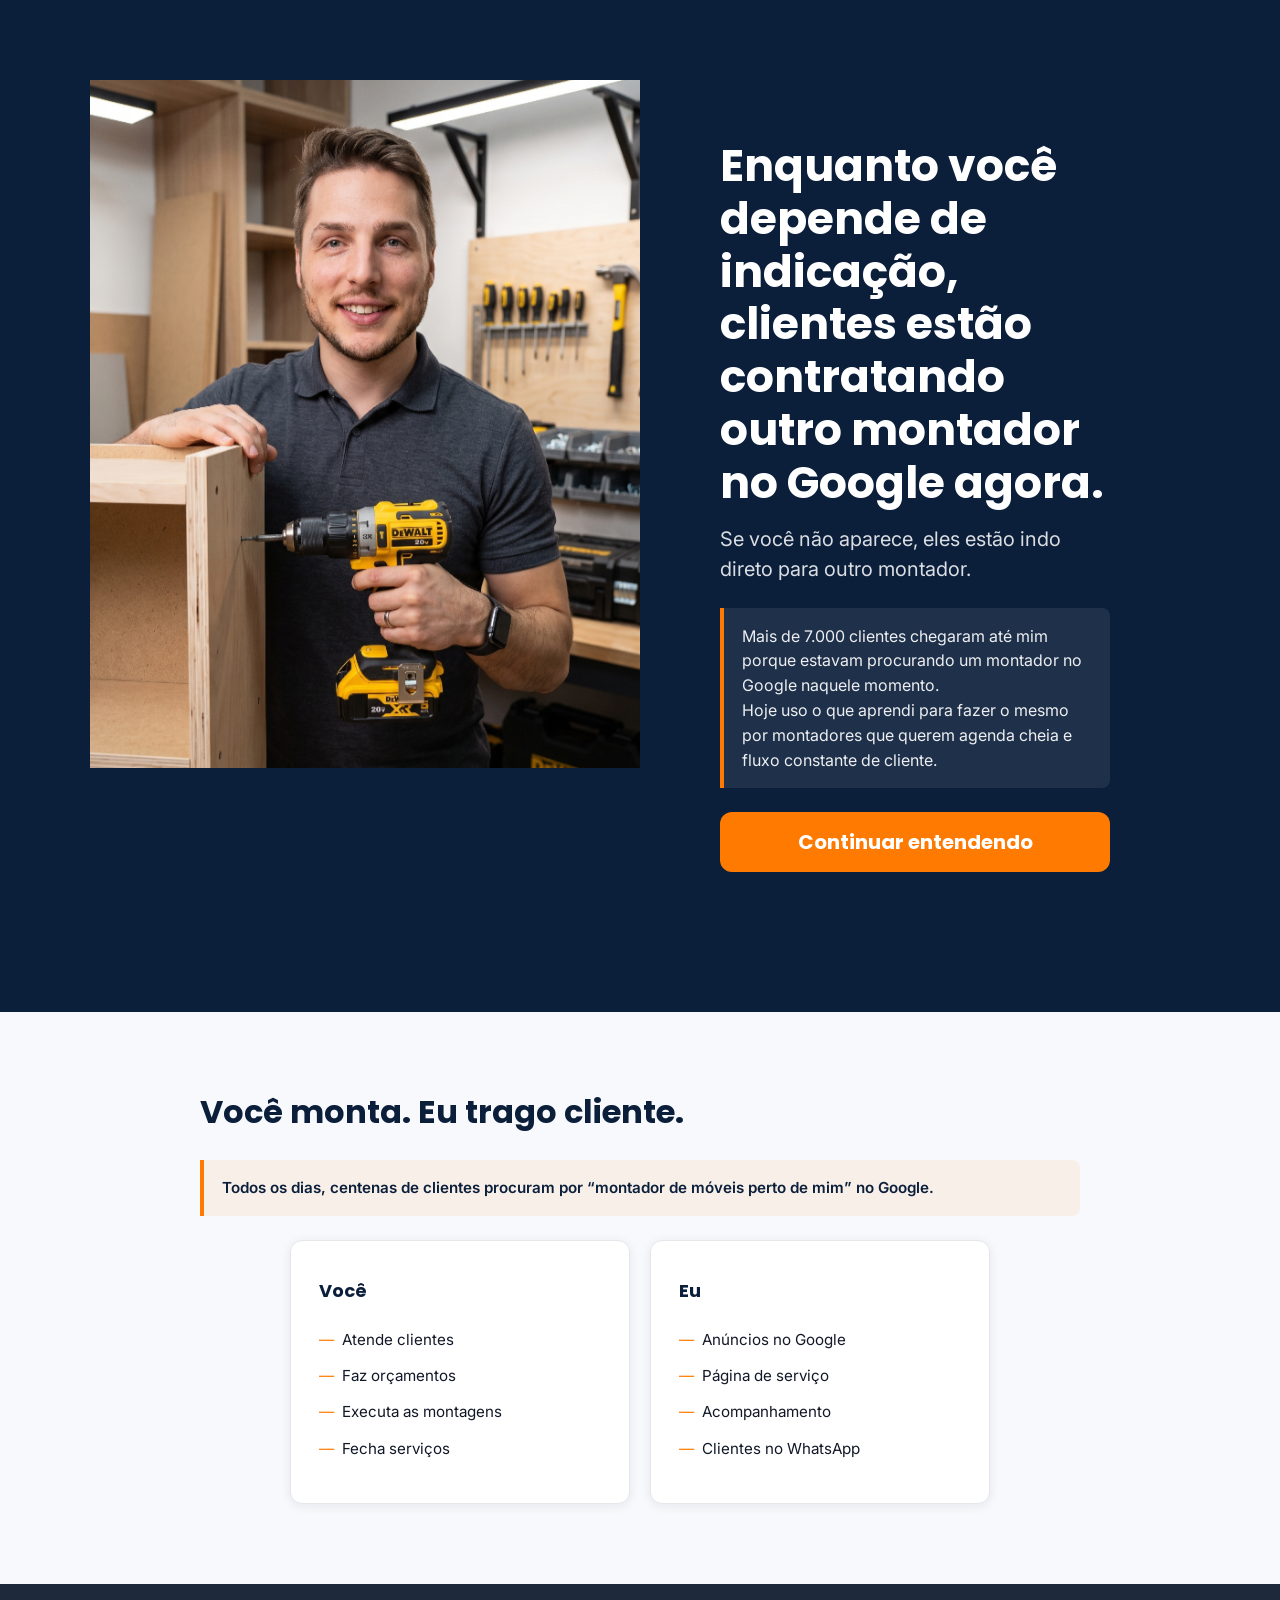
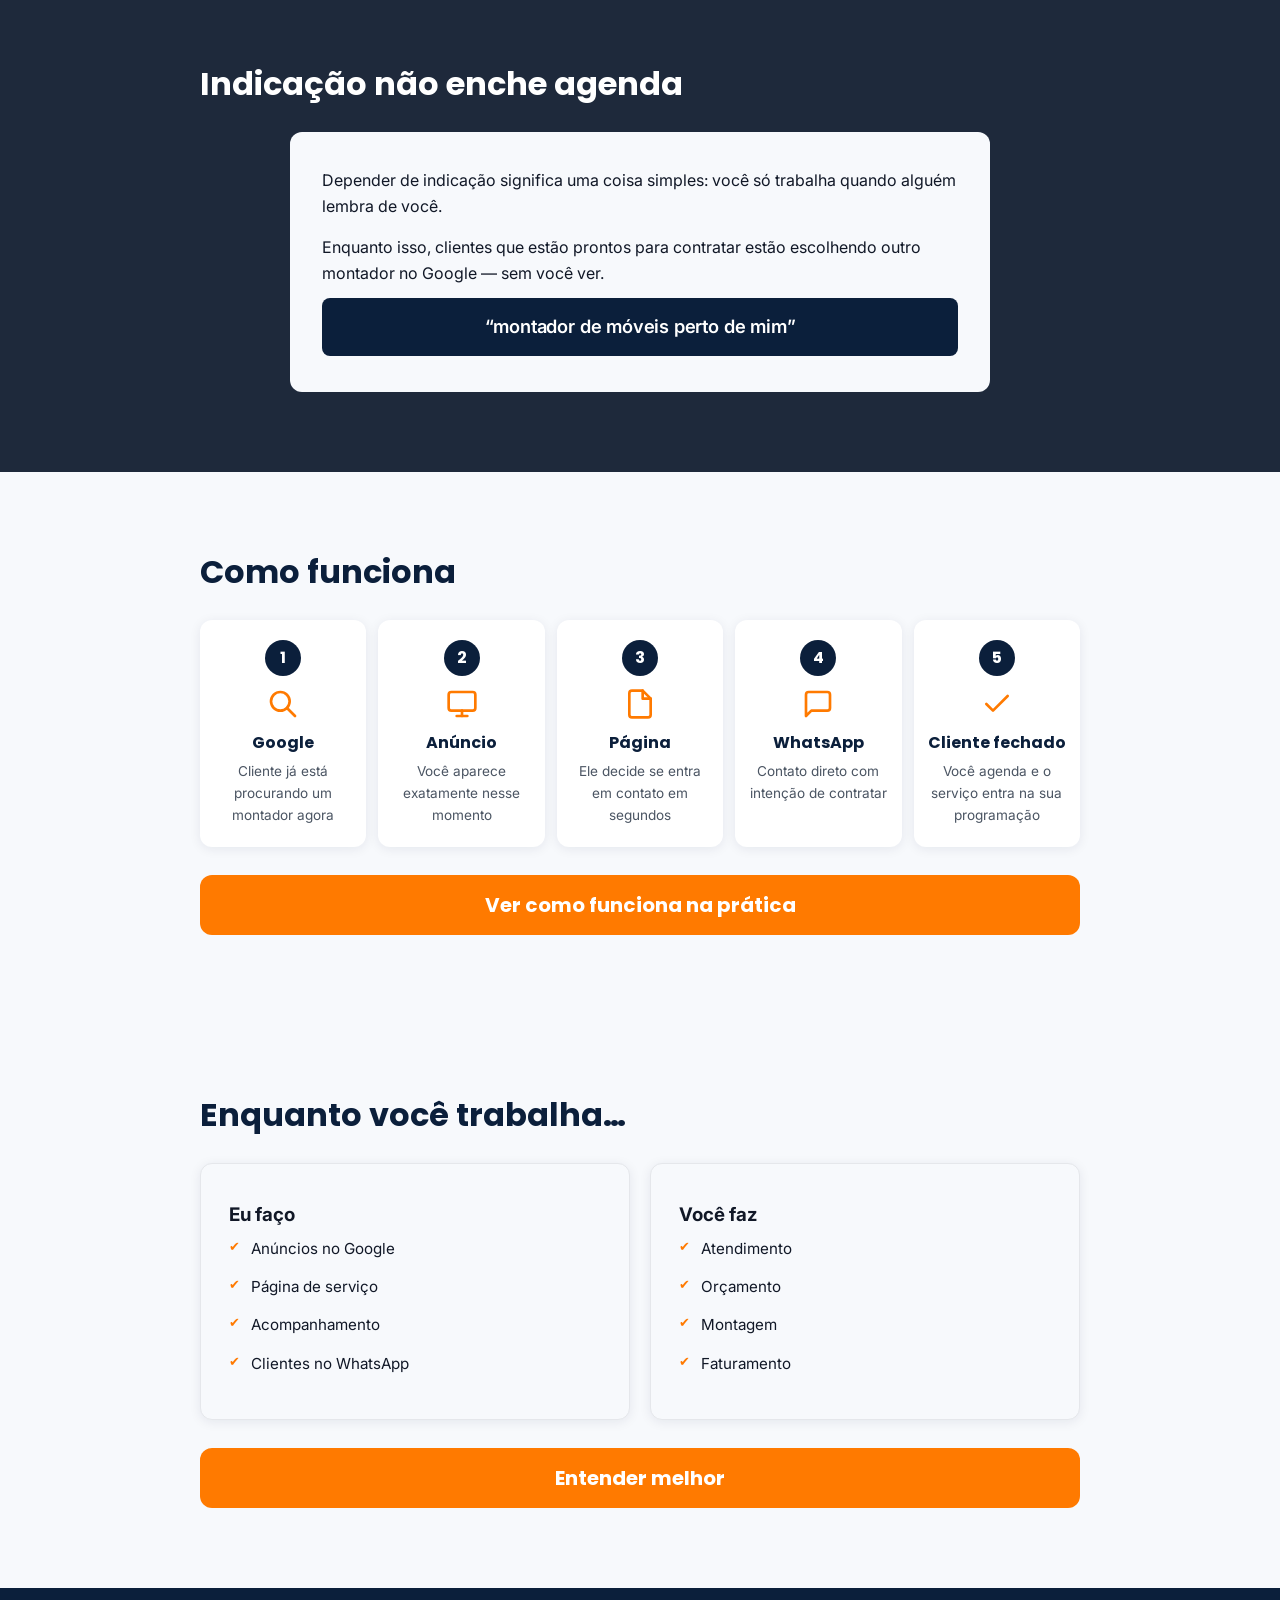
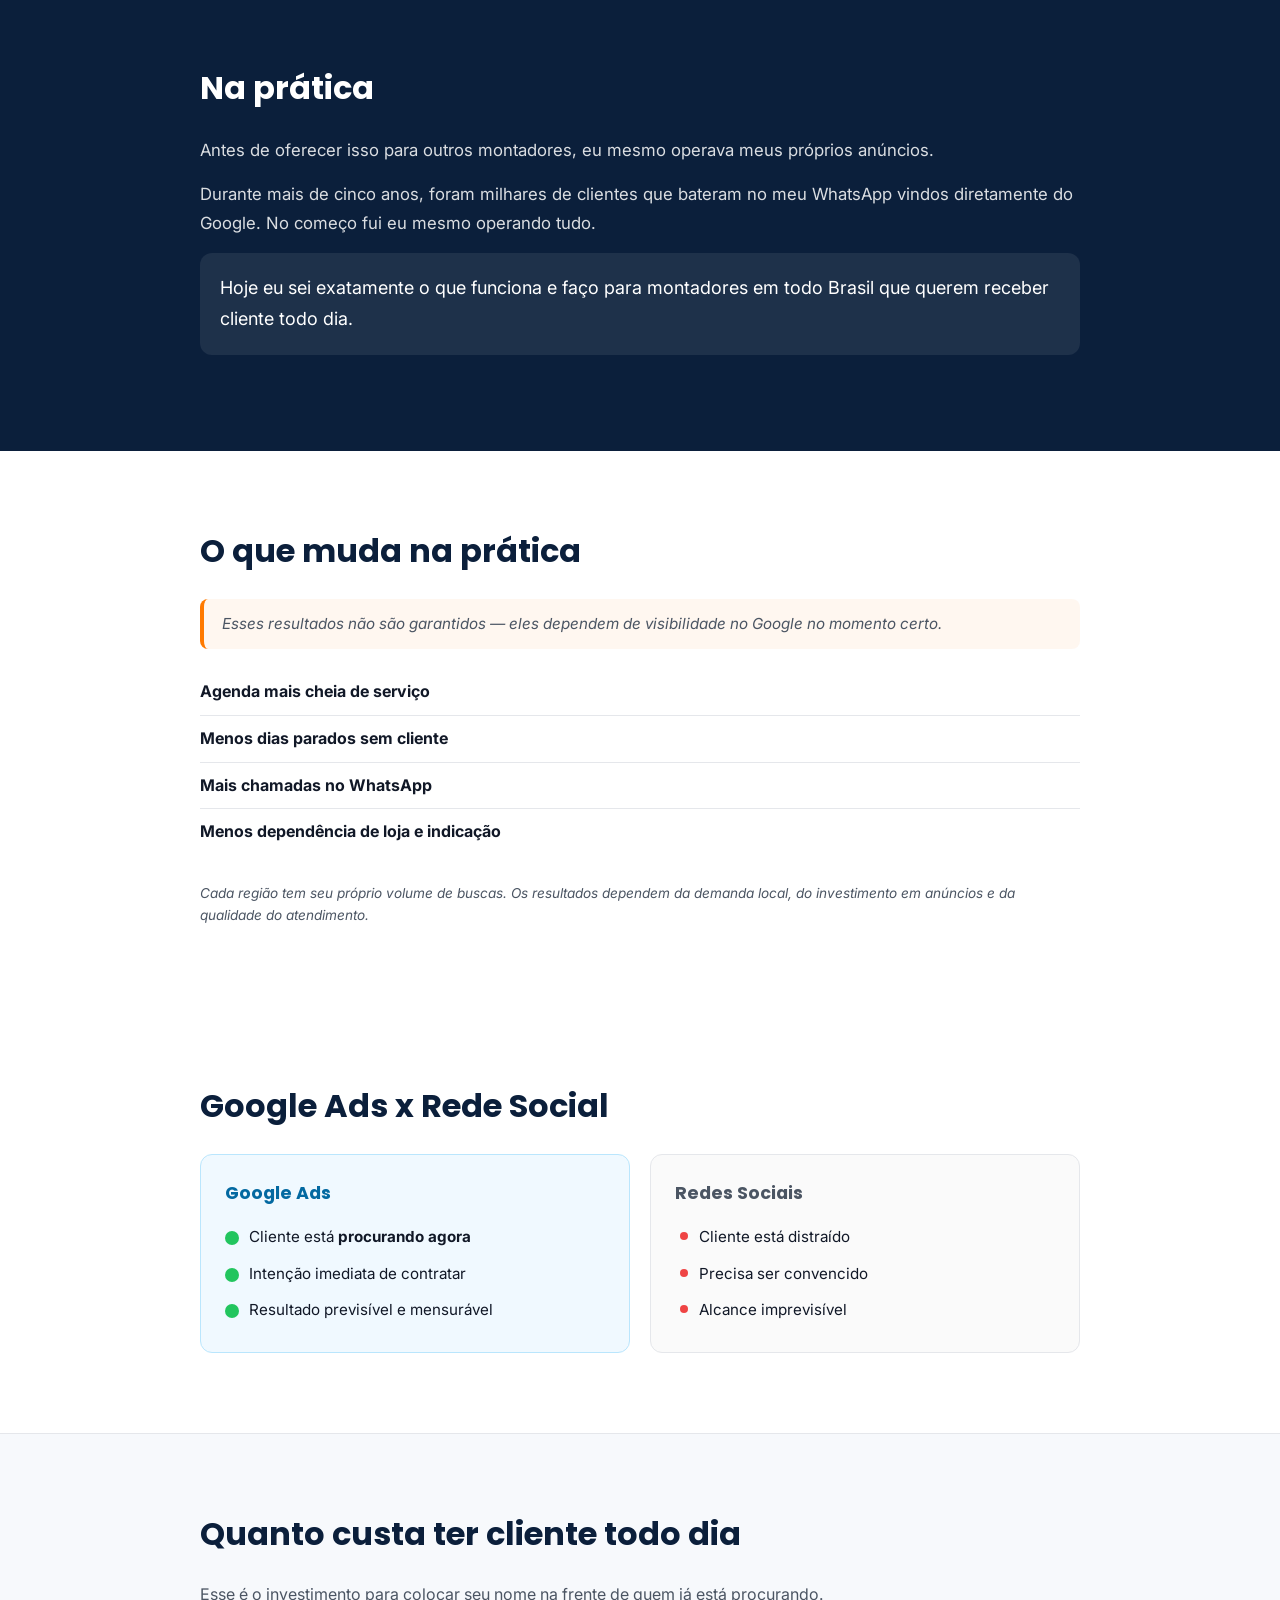
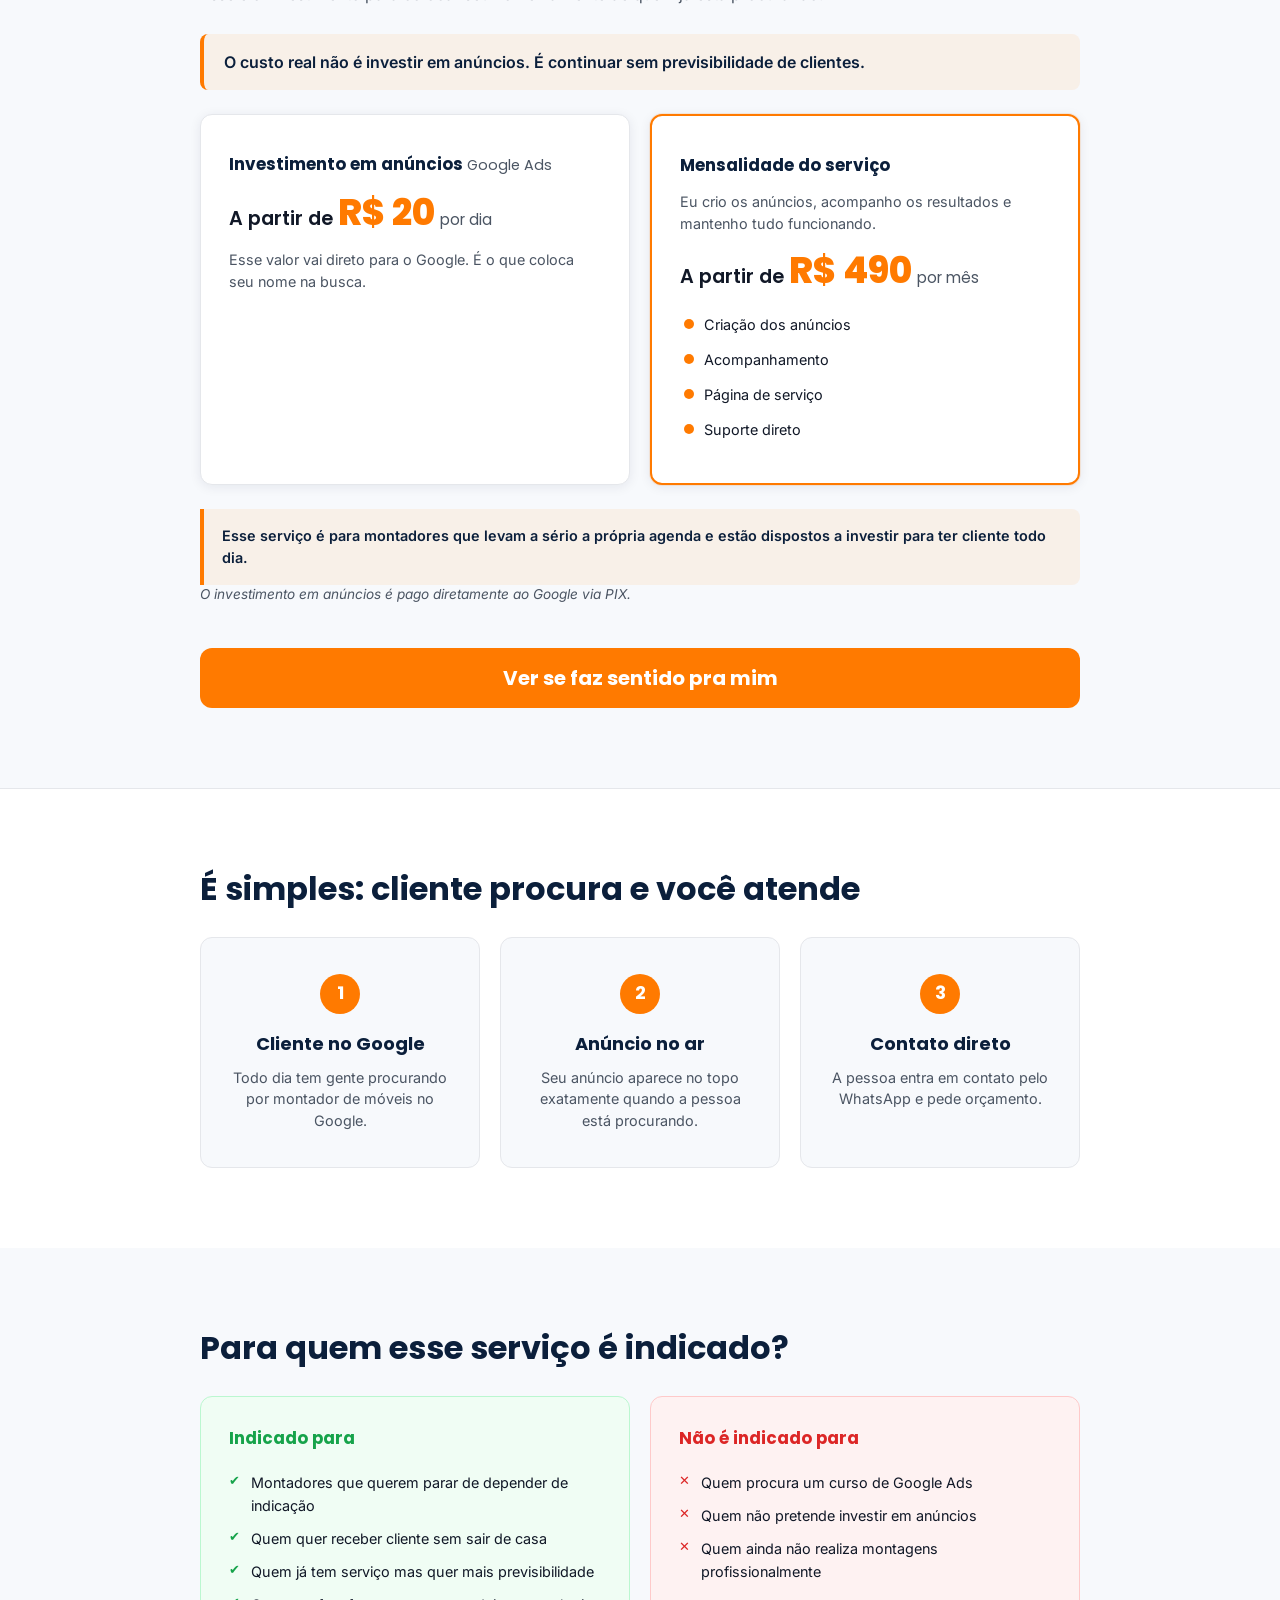
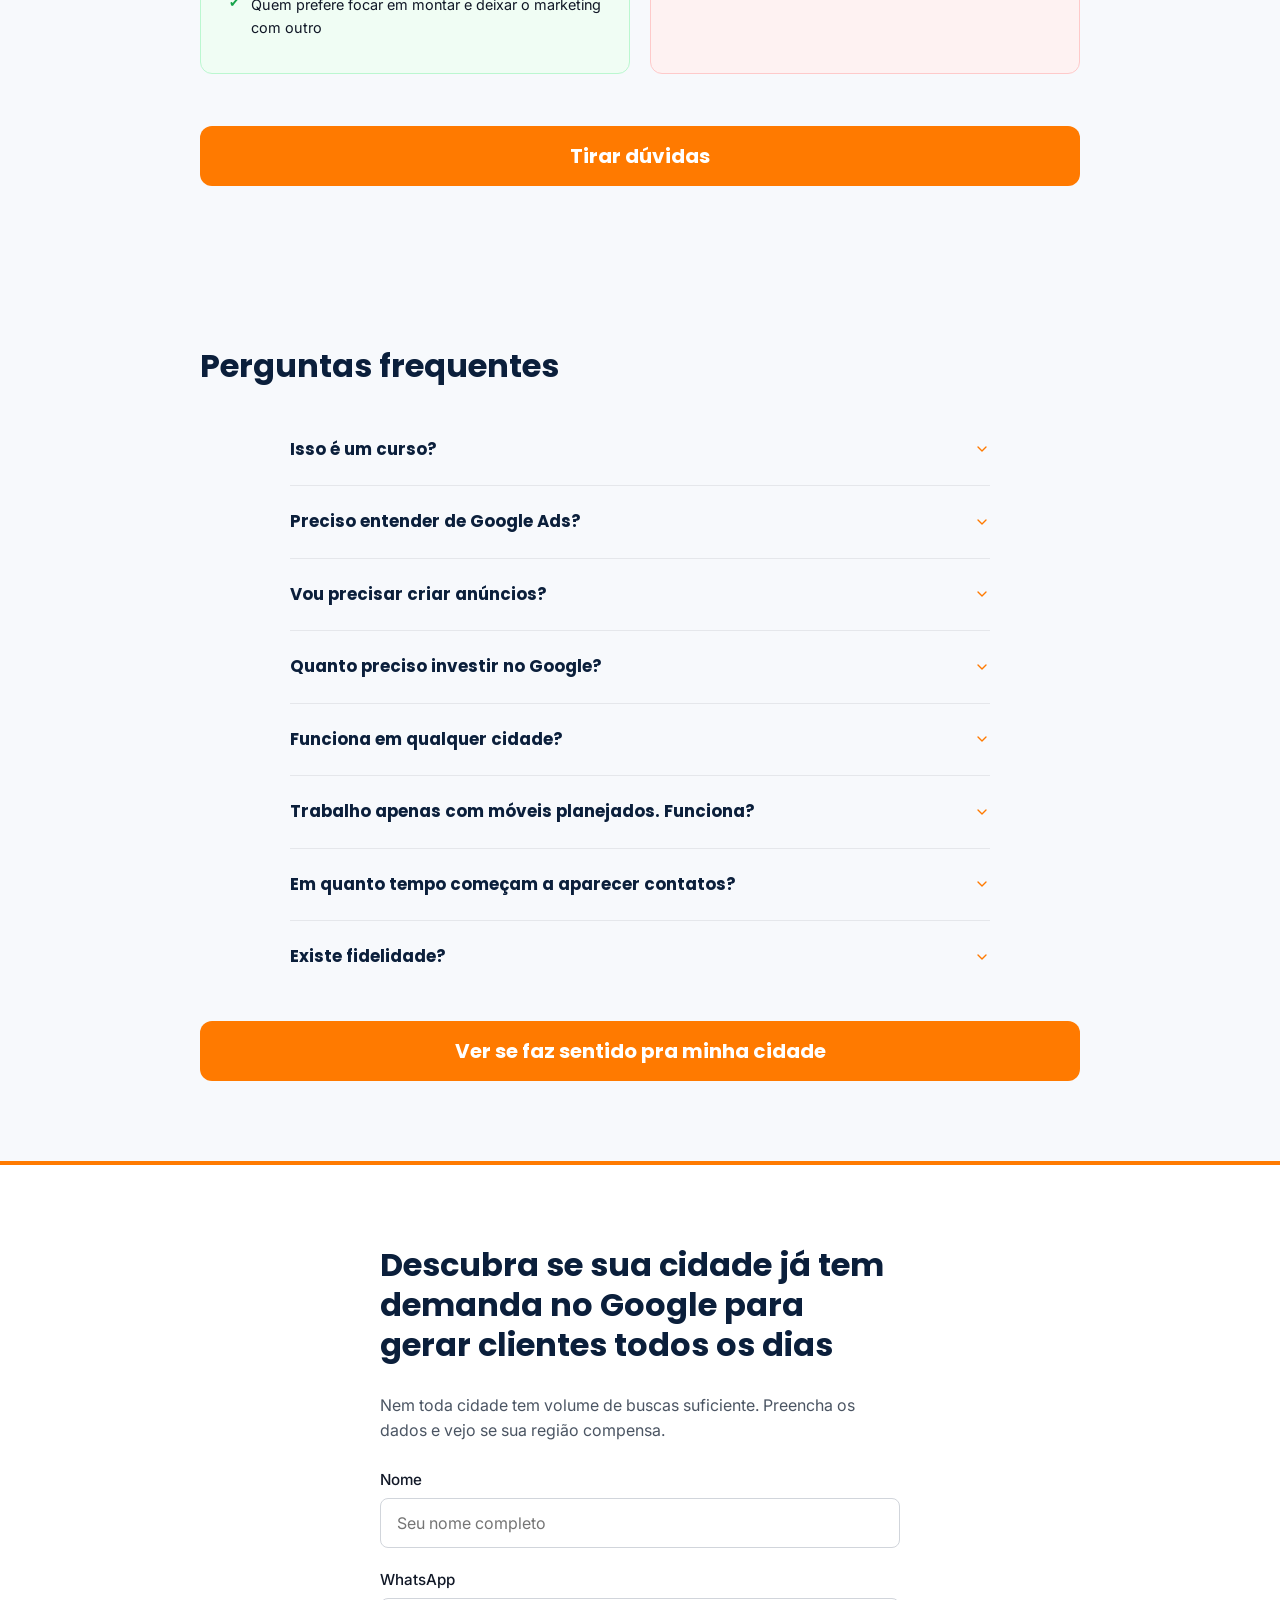
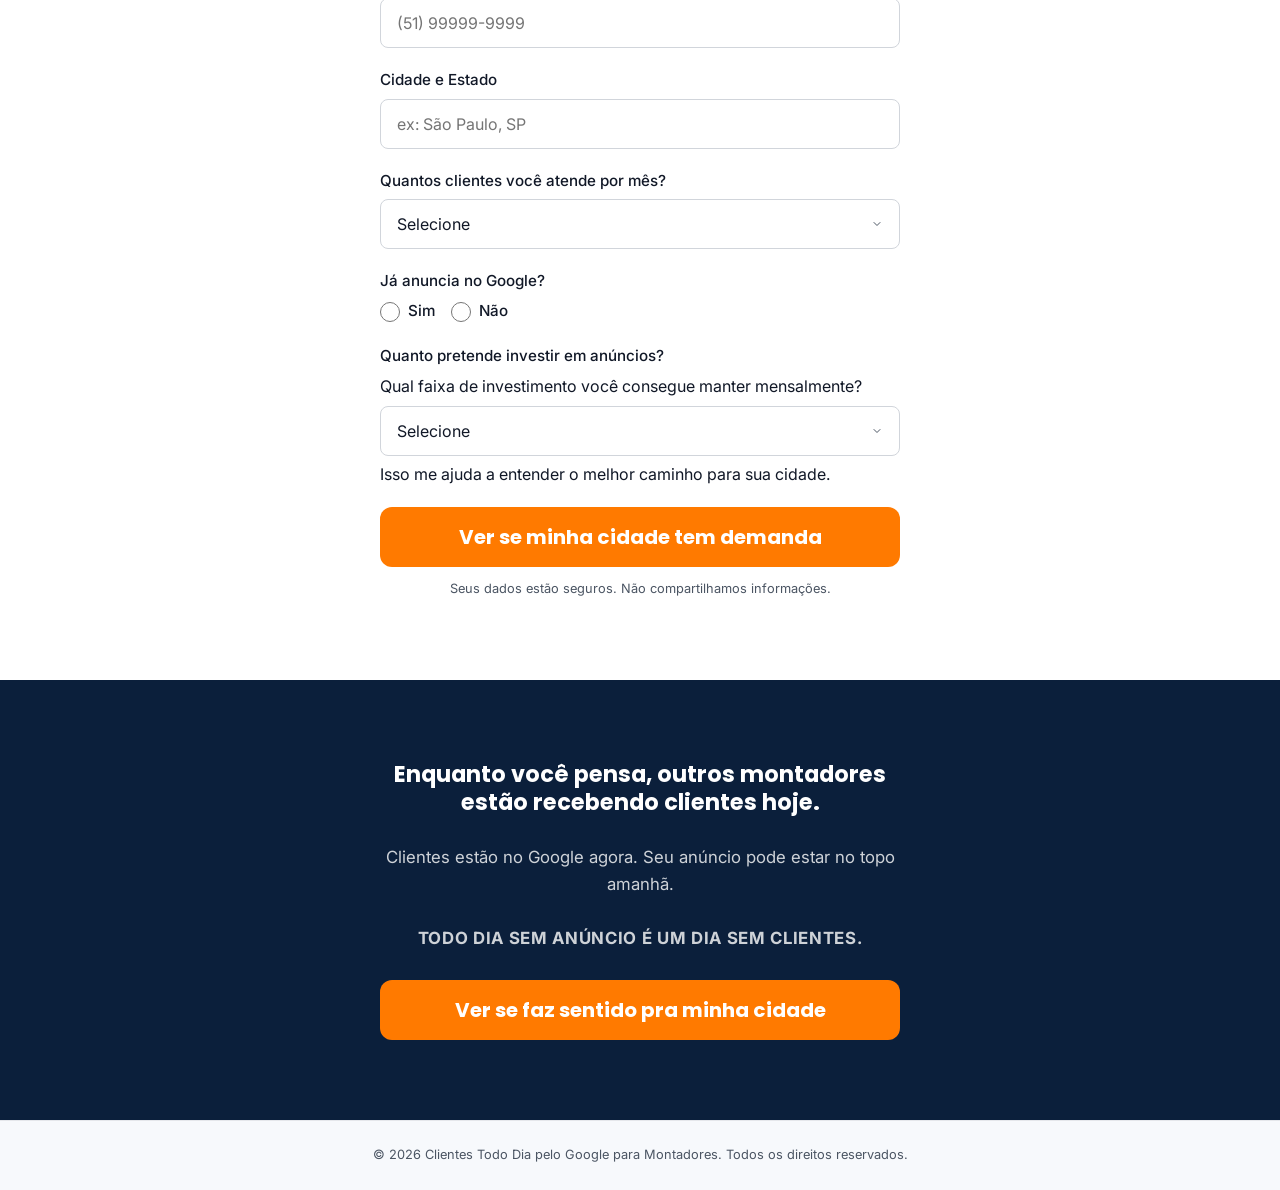
==== index.html @ 845b6e83 "feat: implement landing page styles and layout for Montadores Google Ads campaign" ====
<!DOCTYPE html>
<html lang="pt-BR">
<head>
  <meta charset="UTF-8" />
  <meta name="viewport" content="width=device-width, initial-scale=1.0" />
  <title>Clientes Todo Dia pelo Google para Montadores de Móveis</title>
  <meta name="description" content="Chega de depender de indicação. Clientes procuram montador de móveis no Google todo dia. Veja se sua cidade tem demanda." />
  <link rel="preconnect" href="https://fonts.googleapis.com" />
  <link rel="preconnect" href="https://fonts.gstatic.com" crossorigin />
  <link href="https://fonts.googleapis.com/css2?family=Inter:wght@400;500;600&family=Poppins:wght@700;800&display=swap" rel="stylesheet" />
  <link rel="stylesheet" href="css/style.css" />
</head>
<body>

  <section id="hero">
    <div class="hero-grid">
      <div class="hero-image">
        <img src="Hero.webp" alt="Montador de móveis profissional" width="400" height="500" />
      </div>
      <div class="hero-content">
        <h1>Enquanto você depende de indicação, clientes estão contratando outro montador no Google agora.</h1>
        <p class="hero-sub">Se você não aparece, eles estão indo direto para outro montador.</p>
        <div class="authority-badge">
          <p>Mais de 7.000 clientes chegaram até mim porque estavam procurando um montador no Google naquele momento.</p>
          <p>Hoje uso o que aprendi para fazer o mesmo por montadores que querem agenda cheia e fluxo constante de cliente.</p>
        </div>
        <a href="#divisao" class="cta-button">Continuar entendendo</a>
      </div>
    </div>
  </section>

  <section id="divisao">
    <div class="container">
      <h2>Você monta. Eu trago cliente.</h2>
      <p class="tension-highlight">Todos os dias, centenas de clientes procuram por &ldquo;montador de móveis perto de mim&rdquo; no Google.</p>
      <div class="divisao-grid">
        <div class="divisao-card">
          <h3>Você</h3>
          <ul>
            <li>Atende clientes</li>
            <li>Faz orçamentos</li>
            <li>Executa as montagens</li>
            <li>Fecha serviços</li>
          </ul>
        </div>
        <div class="divisao-card">
          <h3>Eu</h3>
          <ul>
            <li>Anúncios no Google</li>
            <li>Página de serviço</li>
            <li>Acompanhamento</li>
            <li>Clientes no WhatsApp</li>
          </ul>
        </div>
      </div>
    </div>
  </section>

  <section id="problema">
    <div class="container">
      <h2>Indicação não enche agenda</h2>
      <div class="card-problema">
        <p>Depender de indicação significa uma coisa simples: você só trabalha quando alguém lembra de você.</p>
        <p>Enquanto isso, clientes que estão prontos para contratar estão escolhendo outro montador no Google — sem você ver.</p>
        <div class="search-highlight">&ldquo;montador de móveis perto de mim&rdquo;</div>
      </div>
    </div>
  </section>

  <section id="como-funciona">
    <div class="container">
      <h2>Como funciona</h2>
      <div class="steps-grid">
        <div class="step-card">
          <div class="step-number">1</div>
          <div class="step-icon">
            <svg width="32" height="32" viewBox="0 0 24 24" fill="none" stroke="#FF7A00" stroke-width="2" stroke-linecap="round" stroke-linejoin="round"><circle cx="10" cy="10" r="7"/><line x1="21" y1="21" x2="15" y2="15"/></svg>
          </div>
          <h3>Google</h3>
          <p>Cliente já está procurando um montador agora</p>
        </div>
        <div class="step-arrow">
          <svg width="24" height="24" viewBox="0 0 24 24" fill="none" stroke="#0B1F3B" stroke-width="2" stroke-linecap="round" stroke-linejoin="round"><polyline points="9 18 15 12 9 6"/></svg>
        </div>
        <div class="step-card">
          <div class="step-number">2</div>
          <div class="step-icon">
            <svg width="32" height="32" viewBox="0 0 24 24" fill="none" stroke="#FF7A00" stroke-width="2" stroke-linecap="round" stroke-linejoin="round"><rect x="2" y="3" width="20" height="14" rx="2"/><line x1="8" y1="21" x2="16" y2="21"/><line x1="12" y1="17" x2="12" y2="21"/></svg>
          </div>
          <h3>Anúncio</h3>
          <p>Você aparece exatamente nesse momento</p>
        </div>
        <div class="step-arrow">
          <svg width="24" height="24" viewBox="0 0 24 24" fill="none" stroke="#0B1F3B" stroke-width="2" stroke-linecap="round" stroke-linejoin="round"><polyline points="9 18 15 12 9 6"/></svg>
        </div>
        <div class="step-card">
          <div class="step-number">3</div>
          <div class="step-icon">
            <svg width="32" height="32" viewBox="0 0 24 24" fill="none" stroke="#FF7A00" stroke-width="2" stroke-linecap="round" stroke-linejoin="round"><path d="M14 2H6a2 2 0 0 0-2 2v16a2 2 0 0 0 2 2h12a2 2 0 0 0 2-2V8z"/><polyline points="14 2 14 8 20 8"/></svg>
          </div>
          <h3>Página</h3>
          <p>Ele decide se entra em contato em segundos</p>
        </div>
        <div class="step-arrow">
          <svg width="24" height="24" viewBox="0 0 24 24" fill="none" stroke="#0B1F3B" stroke-width="2" stroke-linecap="round" stroke-linejoin="round"><polyline points="9 18 15 12 9 6"/></svg>
        </div>
        <div class="step-card">
          <div class="step-number">4</div>
          <div class="step-icon">
            <svg width="32" height="32" viewBox="0 0 24 24" fill="none" stroke="#FF7A00" stroke-width="2" stroke-linecap="round" stroke-linejoin="round"><path d="M21 15a2 2 0 0 1-2 2H7l-4 4V5a2 2 0 0 1 2-2h14a2 2 0 0 1 2 2z"/></svg>
          </div>
          <h3>WhatsApp</h3>
          <p>Contato direto com intenção de contratar</p>
        </div>
        <div class="step-arrow">
          <svg width="24" height="24" viewBox="0 0 24 24" fill="none" stroke="#0B1F3B" stroke-width="2" stroke-linecap="round" stroke-linejoin="round"><polyline points="9 18 15 12 9 6"/></svg>
        </div>
        <div class="step-card">
          <div class="step-number">5</div>
          <div class="step-icon">
            <svg width="32" height="32" viewBox="0 0 24 24" fill="none" stroke="#FF7A00" stroke-width="2" stroke-linecap="round" stroke-linejoin="round"><polyline points="20 6 9 17 4 12"/></svg>
          </div>
          <h3>Cliente fechado</h3>
          <p>Você agenda e o serviço entra na sua programação</p>
        </div>
      </div>
      <a href="#enquanto-trabalha" class="cta-button">Ver como funciona na prática</a>
    </div>
  </section>

  <section id="enquanto-trabalha">
    <div class="container">
      <h2>Enquanto você trabalha…</h2>
      <div class="aprender-grid">
        <div class="aprender-card">
          <h3>Eu faço</h3>
          <ul>
            <li>Anúncios no Google</li>
            <li>Página de serviço</li>
            <li>Acompanhamento</li>
            <li>Clientes no WhatsApp</li>
          </ul>
        </div>
        <div class="aprender-card">
          <h3>Você faz</h3>
          <ul>
            <li>Atendimento</li>
            <li>Orçamento</li>
            <li>Montagem</li>
            <li>Faturamento</li>
          </ul>
        </div>
      </div>
      <a href="#autoridade" class="cta-button">Entender melhor</a>
    </div>
  </section>

  <section id="autoridade">
    <div class="container">
      <h2>Na prática</h2>
      <div class="autoridade-card">
        <p>Antes de oferecer isso para outros montadores, eu mesmo operava meus próprios anúncios.</p>
        <p>Durante mais de cinco anos, foram milhares de clientes que bateram no meu WhatsApp vindos diretamente do Google. No começo fui eu mesmo operando tudo.</p>
        <p class="autoridade-destaque">Hoje eu sei exatamente o que funciona e faço para montadores em todo Brasil que querem receber cliente todo dia.</p>
      </div>
    </div>
  </section>

  <section id="resultados">
    <div class="container">
      <h2>O que muda na prática</h2>
      <p class="resultados-aviso">Esses resultados não são garantidos — eles dependem de visibilidade no Google no momento certo.</p>
      <div class="resultados-lista">
        <p><strong>Agenda mais cheia de serviço</strong></p>
        <p><strong>Menos dias parados sem cliente</strong></p>
        <p><strong>Mais chamadas no WhatsApp</strong></p>
        <p><strong>Menos dependência de loja e indicação</strong></p>
      </div>
      <p class="resultados-disclaimer">Cada região tem seu próprio volume de buscas. Os resultados dependem da demanda local, do investimento em anúncios e da qualidade do atendimento.</p>
    </div>
  </section>

  <section id="diferenciacao">
    <div class="container">
      <h2>Google Ads x Rede Social</h2>
      <div class="dif-grid">
        <div class="dif-card dif-good">
          <h3>Google Ads</h3>
          <ul>
            <li>Cliente está <strong>procurando agora</strong></li>
            <li>Intenção imediata de contratar</li>
            <li>Resultado previsível e mensurável</li>
          </ul>
        </div>
        <div class="dif-card dif-bad">
          <h3>Redes Sociais</h3>
          <ul>
            <li>Cliente está distraído</li>
            <li>Precisa ser convencido</li>
            <li>Alcance imprevisível</li>
          </ul>
        </div>
      </div>
    </div>
  </section>

  <section id="investimento-section">
    <div class="container">
      <h2>Quanto custa ter cliente todo dia</h2>
      <p class="investimento-sub">Esse é o investimento para colocar seu nome na frente de quem já está procurando.</p>
      <p class="investimento-friccao">O custo real não é investir em anúncios. É continuar sem previsibilidade de clientes.</p>
      <div class="investimento-grid">
        <div class="investimento-card">
          <h3>Investimento em anúncios <span>Google Ads</span></h3>
          <div class="investimento-valor">A partir de <strong>R$ 20</strong> <span>por dia</span></div>
          <p>Esse valor vai direto para o Google. É o que coloca seu nome na busca.</p>
        </div>
        <div class="investimento-card investimento-destaque">
          <h3>Mensalidade do serviço</h3>
          <p class="mdi-desc">Eu crio os anúncios, acompanho os resultados e mantenho tudo funcionando.</p>
          <div class="investimento-valor">A partir de <strong>R$ 490</strong> <span>por mês</span></div>
          <ul>
            <li>Criação dos anúncios</li>
            <li>Acompanhamento</li>
            <li>Página de serviço</li>
            <li>Suporte direto</li>
          </ul>
        </div>
      </div>
      <div class="investimento-aviso">
        <p>Esse serviço é para montadores que levam a sério a própria agenda e estão dispostos a investir para ter cliente todo dia.</p>
      </div>
      <p class="investimento-info">O investimento em anúncios é pago diretamente ao Google via PIX.</p>
      <a href="#indicado" class="cta-button">Ver se faz sentido pra mim</a>
    </div>
  </section>

  <section id="mdi-framework">
    <div class="container">
      <h2>É simples: cliente procura e você atende</h2>
      <div class="mdi-grid">
        <div class="mdi-card">
          <div class="mdi-step">1</div>
          <h3>Cliente no Google</h3>
          <p>Todo dia tem gente procurando por montador de móveis no Google.</p>
        </div>
        <div class="mdi-card">
          <div class="mdi-step">2</div>
          <h3>Anúncio no ar</h3>
          <p>Seu anúncio aparece no topo exatamente quando a pessoa está procurando.</p>
        </div>
        <div class="mdi-card">
          <div class="mdi-step">3</div>
          <h3>Contato direto</h3>
          <p>A pessoa entra em contato pelo WhatsApp e pede orçamento.</p>
        </div>
      </div>
    </div>
  </section>

  <section id="indicado">
    <div class="container">
      <h2>Para quem esse serviço é indicado?</h2>
      <div class="qualificacao-grid">
        <div class="qualificacao-card positivo">
          <h3>Indicado para</h3>
          <ul>
            <li>Montadores que querem parar de depender de indicação</li>
            <li>Quem quer receber cliente sem sair de casa</li>
            <li>Quem já tem serviço mas quer mais previsibilidade</li>
            <li>Quem prefere focar em montar e deixar o marketing com outro</li>
          </ul>
        </div>
        <div class="qualificacao-card negativo">
          <h3>Não é indicado para</h3>
          <ul>
            <li>Quem procura um curso de Google Ads</li>
            <li>Quem não pretende investir em anúncios</li>
            <li>Quem ainda não realiza montagens profissionalmente</li>
          </ul>
        </div>
      </div>
      <a href="#faq" class="cta-button">Tirar dúvidas</a>
    </div>
  </section>

  <section id="faq">
    <div class="container">
      <h2>Perguntas frequentes</h2>
      <div class="faq-list">
        <div class="faq-item">
          <div class="faq-question" role="button" tabindex="0">
            <h3>Isso é um curso?</h3>
            <span class="faq-icon">
              <svg width="16" height="16" viewBox="0 0 24 24" fill="none" stroke="currentColor" stroke-width="2" stroke-linecap="round" stroke-linejoin="round"><polyline points="6 9 12 15 18 9"/></svg>
            </span>
          </div>
          <div class="faq-answer"><p>Não. Você não precisa aprender Google Ads. Você não precisa criar anúncios. Você não precisa configurar campanhas. Enquanto você continua trabalhando como montador de móveis, eu faço toda a parte responsável por gerar novos clientes através do Google.</p></div>
        </div>
        <div class="faq-item">
          <div class="faq-question" role="button" tabindex="0">
            <h3>Preciso entender de Google Ads?</h3>
            <span class="faq-icon">
              <svg width="16" height="16" viewBox="0 0 24 24" fill="none" stroke="currentColor" stroke-width="2" stroke-linecap="round" stroke-linejoin="round"><polyline points="6 9 12 15 18 9"/></svg>
            </span>
          </div>
          <div class="faq-answer"><p>Não. Eu configuro, acompanho e otimizo toda a operação.</p></div>
        </div>
        <div class="faq-item">
          <div class="faq-question" role="button" tabindex="0">
            <h3>Vou precisar criar anúncios?</h3>
            <span class="faq-icon">
              <svg width="16" height="16" viewBox="0 0 24 24" fill="none" stroke="currentColor" stroke-width="2" stroke-linecap="round" stroke-linejoin="round"><polyline points="6 9 12 15 18 9"/></svg>
            </span>
          </div>
          <div class="faq-answer"><p>Não. Eu crio e cuido de tudo.</p></div>
        </div>
        <div class="faq-item">
          <div class="faq-question" role="button" tabindex="0">
            <h3>Quanto preciso investir no Google?</h3>
            <span class="faq-icon">
              <svg width="16" height="16" viewBox="0 0 24 24" fill="none" stroke="currentColor" stroke-width="2" stroke-linecap="round" stroke-linejoin="round"><polyline points="6 9 12 15 18 9"/></svg>
            </span>
          </div>
          <div class="faq-answer"><p>A partir de aproximadamente R$20 por dia, dependendo da demanda da sua região.</p></div>
        </div>
        <div class="faq-item">
          <div class="faq-question" role="button" tabindex="0">
            <h3>Funciona em qualquer cidade?</h3>
            <span class="faq-icon">
              <svg width="16" height="16" viewBox="0 0 24 24" fill="none" stroke="currentColor" stroke-width="2" stroke-linecap="round" stroke-linejoin="round"><polyline points="6 9 12 15 18 9"/></svg>
            </span>
          </div>
          <div class="faq-answer"><p>Não necessariamente. Primeiro eu analiso a demanda da sua região.</p></div>
        </div>
        <div class="faq-item">
          <div class="faq-question" role="button" tabindex="0">
            <h3>Trabalho apenas com móveis planejados. Funciona?</h3>
            <span class="faq-icon">
              <svg width="16" height="16" viewBox="0 0 24 24" fill="none" stroke="currentColor" stroke-width="2" stroke-linecap="round" stroke-linejoin="round"><polyline points="6 9 12 15 18 9"/></svg>
            </span>
          </div>
          <div class="faq-answer"><p>O foco do serviço é montagem de móveis convencionais. Dependendo da região também podem surgir contatos relacionados a planejados.</p></div>
        </div>
        <div class="faq-item">
          <div class="faq-question" role="button" tabindex="0">
            <h3>Em quanto tempo começam a aparecer contatos?</h3>
            <span class="faq-icon">
              <svg width="16" height="16" viewBox="0 0 24 24" fill="none" stroke="currentColor" stroke-width="2" stroke-linecap="round" stroke-linejoin="round"><polyline points="6 9 12 15 18 9"/></svg>
            </span>
          </div>
          <div class="faq-answer"><p>Em algumas regiões os primeiros contatos podem aparecer já no primeiro dia, dependendo da demanda local e da aprovação dos anúncios.</p></div>
        </div>
        <div class="faq-item">
          <div class="faq-question" role="button" tabindex="0">
            <h3>Existe fidelidade?</h3>
            <span class="faq-icon">
              <svg width="16" height="16" viewBox="0 0 24 24" fill="none" stroke="currentColor" stroke-width="2" stroke-linecap="round" stroke-linejoin="round"><polyline points="6 9 12 15 18 9"/></svg>
            </span>
          </div>
          <div class="faq-answer"><p>Não. Permanece quem está satisfeito com os resultados e com o serviço prestado.</p></div>
        </div>
      </div>
      <a href="#form-section" class="cta-button">Ver se faz sentido pra minha cidade</a>
    </div>
  </section>

  <section id="form-section">
    <div class="container">
      <h2>Descubra se sua cidade já tem demanda no Google para gerar clientes todos os dias</h2>
      <p class="form-intro">Nem toda cidade tem volume de buscas suficiente. Preencha os dados e vejo se sua região compensa.</p>
      <form id="lead-form" novalidate>
        <div class="form-group">
          <label for="nome">Nome</label>
          <input type="text" id="nome" name="nome" required autocomplete="name" placeholder="Seu nome completo" />
          <span class="error-msg"></span>
        </div>
        <div class="form-group">
          <label for="telefone">WhatsApp</label>
          <input type="tel" id="telefone" name="telefone" required placeholder="(51) 99999-9999" />
          <span class="error-msg"></span>
        </div>
        <div class="form-group">
          <label for="cidade">Cidade e Estado</label>
          <input type="text" id="cidade" name="cidade" required placeholder="ex: São Paulo, SP" />
          <span class="error-msg"></span>
        </div>
        <div class="form-group">
          <label for="clientes">Quantos clientes você atende por mês?</label>
          <select id="clientes" name="clientes" required>
            <option value="">Selecione</option>
            <option value="menos-30">Menos de 30</option>
            <option value="30-45">De 30 a 45 clientes</option>
            <option value="45-60">De 45 a 60 clientes</option>
            <option value="mais-60">Mais de 60 clientes</option>
          </select>
          <span class="error-msg"></span>
        </div>
        <div class="form-group">
          <label>Já anuncia no Google?</label>
          <div class="radio-group">
            <label class="radio-label">
              <input type="radio" name="anuncia" value="Sim" required />
              <span>Sim</span>
            </label>
            <label class="radio-label">
              <input type="radio" name="anuncia" value="Não" />
              <span>Não</span>
            </label>
          </div>
          <span class="error-msg">Selecione Sim ou Não</span>
        </div>
        <div class="form-group">
          <label for="investimento">Quanto pretende investir em anúncios?</label>
          <p class="form-context">Qual faixa de investimento você consegue manter mensalmente?</p>
          <select id="investimento" name="investimento">
            <option value="">Selecione</option>
            <option value="nao-tenho-dinheiro">Não tenho dinheiro para investir</option>
            <option value="ate-140-semana">Até R$ 140 por semana</option>
            <option value="140-250-semana">De R$ 140 a R$ 250 por semana</option>
            <option value="mais-300-semana">Mais de R$ 300 por semana</option>
          </select>
          <p class="form-help">Isso me ajuda a entender o melhor caminho para sua cidade.</p>
          <span class="error-msg"></span>
        </div>
        <button type="submit" class="cta-button">Ver se minha cidade tem demanda</button>
        <p class="form-disclaimer">Seus dados estão seguros. Não compartilhamos informações.</p>
      </form>
      <div id="form-success" class="hidden">
        <div class="success-icon">
          <svg width="48" height="48" viewBox="0 0 24 24" fill="none" stroke="#22C55E" stroke-width="2" stroke-linecap="round" stroke-linejoin="round"><path d="M22 11.08V12a10 10 0 1 1-5.93-9.14"/><polyline points="22 4 12 14.01 9 11.01"/></svg>
        </div>
        <h3>Recebemos suas informações!</h3>
        <p>Em instantes você será redirecionado para o WhatsApp.</p>
      </div>
      <div id="form-thanks" class="hidden">
        <div class="success-icon">
          <svg width="48" height="48" viewBox="0 0 24 24" fill="none" stroke="#0B1F3B" stroke-width="2" stroke-linecap="round" stroke-linejoin="round"><path d="M22 11.08V12a10 10 0 1 1-5.93-9.14"/><polyline points="22 4 12 14.01 9 11.01"/></svg>
        </div>
        <h3>Obrigado pelo contato!</h3>
        <p>Guardamos suas informações. Quando tiver interesse em investir em anúncios, nos procure novamente.</p>
      </div>
    </div>
  </section>

  <section id="cta-final">
    <div class="container">
      <h2>Enquanto você pensa, outros montadores estão recebendo clientes hoje.</h2>
      <p>Clientes estão no Google agora. Seu anúncio pode estar no topo amanhã.</p>
      <p class="cta-urgency">Todo dia sem anúncio é um dia sem clientes.</p>
      <a href="#form-section" class="cta-button">Ver se faz sentido pra minha cidade</a>
    </div>
  </section>

  <footer>
    <div class="container">
      <p>&copy; 2026 Clientes Todo Dia pelo Google para Montadores. Todos os direitos reservados.</p>
    </div>
  </footer>

  <script src="js/main.js"></script>
</body>
</html>
---- css/style.css ----
:root {
  --bg: #F7F9FC;
  --primary: #0B1F3B;
  --accent: #FF7A00;
  --accent-hover: #E06E00;
  --text: #111827;
  --text-light: #4B5563;
  --text-white: #FFFFFF;
  --card-bg: #FFFFFF;
  --radius: 12px;
  --radius-sm: 8px;
  --shadow: 0 2px 12px rgba(11, 31, 59, 0.08);
  --font-heading: 'Poppins', sans-serif;
  --font-body: 'Inter', sans-serif;
}

*,
*::before,
*::after {
  box-sizing: border-box;
  margin: 0;
  padding: 0;
}

html {
  scroll-behavior: smooth;
  -webkit-text-size-adjust: 100%;
}

body {
  font-family: var(--font-body);
  color: var(--text);
  background: var(--bg);
  line-height: 1.6;
  font-size: 16px;
  -webkit-font-smoothing: antialiased;
}

img {
  max-width: 100%;
  height: auto;
  display: block;
}

a {
  color: inherit;
  text-decoration: none;
}

.container {
  width: 100%;
  padding: 0 20px;
  max-width: 480px;
  margin: 0 auto;
}

section {
  padding: 56px 0;
}

h2 {
  font-family: var(--font-heading);
  font-size: 1.5rem;
  line-height: 1.25;
  margin-bottom: 20px;
  color: var(--primary);
}

/* === HERO === */
#hero {
  background: var(--primary);
  color: var(--text-white);
}

.hero-image {
  width: 100%;
  max-height: 55vh;
  aspect-ratio: 4 / 5;
  overflow: hidden;
}

.hero-image img {
  width: 100%;
  height: 100%;
  object-fit: cover;
  object-position: center 30%;
}

.hero-content {
  padding: 28px 20px 40px;
}

.hero-content h1 {
  font-family: var(--font-heading);
  font-size: 1.625rem;
  line-height: 1.2;
  margin-bottom: 14px;
  color: var(--text-white);
}

.hero-sub {
  font-size: 1.125rem;
  color: rgba(255, 255, 255, 0.85);
  margin-bottom: 24px;
  line-height: 1.5;
}

.authority-badge {
  background: rgba(255, 255, 255, 0.08);
  border-left: 4px solid var(--accent);
  padding: 16px 18px;
  border-radius: 0 var(--radius-sm) var(--radius-sm) 0;
  margin-bottom: 24px;
  font-size: 0.95rem;
  line-height: 1.55;
  color: rgba(255, 255, 255, 0.92);
}

/* === CTA BUTTON === */
.cta-button {
  display: inline-flex;
  align-items: center;
  justify-content: center;
  width: 100%;
  min-height: 56px;
  padding: 16px 28px;
  background: var(--accent);
  color: var(--text-white);
  font-family: var(--font-heading);
  font-weight: 700;
  font-size: 1.125rem;
  border: none;
  border-radius: var(--radius);
  cursor: pointer;
  text-decoration: none;
  transition: background 0.15s;
  text-align: center;
  line-height: 1.2;
}

.cta-button:hover,
.cta-button:focus {
  background: var(--accent-hover);
  outline: 2px solid var(--accent);
  outline-offset: 2px;
}

/* === PROBLEMA === */
#problema {
  background: #1E293B;
}

#problema h2 {
  color: var(--text-white);
}

.card-problema {
  background: var(--bg);
  padding: 28px 24px;
  border-radius: var(--radius);
}

.card-problema p {
  font-size: 1rem;
  margin-bottom: 16px;
  color: var(--text);
}

.card-problema p:last-of-type {
  margin-bottom: 12px;
}

.search-highlight {
  background: var(--primary);
  color: var(--text-white);
  padding: 14px 20px;
  border-radius: var(--radius-sm);
  font-size: 1.15rem;
  text-align: center;
  font-weight: 600;
  letter-spacing: -0.01em;
}

/* === COMO FUNCIONA === */
#como-funciona {
  background: var(--bg);
}

.steps-grid {
  display: flex;
  flex-direction: column;
  align-items: center;
  gap: 0;
}

.step-card {
  background: var(--card-bg);
  padding: 24px 20px;
  border-radius: var(--radius);
  text-align: center;
  box-shadow: var(--shadow);
  width: 100%;
}

.step-number {
  width: 36px;
  height: 36px;
  background: var(--primary);
  color: var(--text-white);
  border-radius: 50%;
  display: flex;
  align-items: center;
  justify-content: center;
  font-family: var(--font-heading);
  font-weight: 700;
  font-size: 1rem;
  margin: 0 auto 12px;
}

.step-icon {
  margin-bottom: 10px;
  display: flex;
  justify-content: center;
}

.step-card h3 {
  font-family: var(--font-heading);
  font-size: 1.125rem;
  color: var(--primary);
  margin-bottom: 6px;
}

.step-card p {
  font-size: 0.9rem;
  color: var(--text-light);
}

.step-arrow {
  padding: 6px 0;
  display: flex;
  justify-content: center;
  opacity: 0.4;
  transform: rotate(90deg);
}

/* === AUTORIDADE === */
#autoridade {
  background: var(--primary);
  color: var(--text-white);
}

#autoridade h2 {
  color: var(--text-white);
}

.autoridade-card {
  font-size: 1.05rem;
  line-height: 1.7;
}

.autoridade-card p {
  margin-bottom: 16px;
  color: rgba(255, 255, 255, 0.85);
}

.autoridade-destaque {
  font-size: 1.125rem;
  background: rgba(255, 255, 255, 0.08);
  padding: 20px;
  border-radius: var(--radius);
  color: var(--text-white) !important;
}

/* === RESULTADOS === */
#resultados {
  background: var(--card-bg);
}

.resultados-sub {
  font-size: 1rem;
  color: var(--text-light);
  margin-bottom: 28px;
  line-height: 1.5;
}

.resultados-grid {
  display: flex;
  flex-direction: column;
  gap: 16px;
}

.resultado-card {
  background: var(--bg);
  padding: 28px 24px;
  border-radius: var(--radius);
  border: 1px solid #E5E7EB;
  text-align: center;
  transition: box-shadow 0.15s;
}

.resultado-destaque {
  background: var(--card-bg);
  border: 2px solid var(--accent);
  box-shadow: 0 0 0 1px rgba(255, 122, 0, 0.12), var(--shadow);
}

.resultado-level {
  font-family: var(--font-heading);
  font-size: 0.85rem;
  font-weight: 700;
  text-transform: uppercase;
  letter-spacing: 0.04em;
  color: var(--accent);
  margin-bottom: 8px;
}

.resultado-valor {
  font-family: var(--font-heading);
  font-size: 1.6rem;
  font-weight: 800;
  color: var(--primary);
  line-height: 1.2;
  margin-bottom: 10px;
}

.resultado-valor span {
  font-size: 1rem;
  font-weight: 600;
}

.resultado-desc {
  font-size: 0.9rem;
  color: var(--text-light);
  line-height: 1.5;
}

#resultados .cta-button,
#como-funciona .cta-button,
#investimento-section .cta-button,
#enquanto-trabalha .cta-button,
#indicado .cta-button,
#faq .cta-button {
  margin-top: 28px;
}

@media (min-width: 640px) {
  .resultados-grid {
    max-width: 420px;
    margin: 0 auto;
  }
}

@media (min-width: 1024px) {
  .resultados-grid {
    display: grid;
    grid-template-columns: 1fr 1fr 1fr;
    gap: 20px;
    max-width: none;
    margin: 0;
  }

  .resultado-card {
    padding: 36px 24px;
  }

  .resultado-valor {
    font-size: 1.75rem;
  }
}

/* === DIFERENCIAÇÃO === */
#diferenciacao {
  background: var(--card-bg);
}

.dif-grid {
  display: flex;
  flex-direction: column;
  gap: 16px;
}

.dif-card {
  padding: 24px;
  border-radius: var(--radius);
}

.dif-good {
  background: #F0F9FF;
  border: 1px solid #BAE6FD;
}

.dif-good h3 {
  color: #0369A1;
}

.dif-bad {
  background: #FAFAFA;
  border: 1px solid #E5E7EB;
}

.dif-bad h3 {
  color: var(--text-light);
}

.dif-card h3 {
  font-family: var(--font-heading);
  font-size: 1.1rem;
  margin-bottom: 12px;
}

.dif-card ul {
  list-style: none;
  padding: 0;
}

.dif-card ul li {
  padding: 6px 0 6px 24px;
  position: relative;
  font-size: 0.95rem;
  color: var(--text);
}

.dif-good ul li::before {
  content: "";
  position: absolute;
  left: 0;
  top: 12px;
  width: 14px;
  height: 14px;
  background: #22C55E;
  border-radius: 50%;
  display: flex;
  align-items: center;
  justify-content: center;
}

.dif-bad ul li::before {
  content: "";
  position: absolute;
  left: 5px;
  top: 13px;
  width: 8px;
  height: 8px;
  background: #EF4444;
  border-radius: 50%;
}

/* === INVESTIMENTO === */
#investimento-section {
  background: var(--bg);
  border-top: 1px solid #E5E7EB;
  border-bottom: 1px solid #E5E7EB;
}

.investimento-sub {
  font-size: 1rem;
  color: var(--text-light);
  margin-bottom: 28px;
  line-height: 1.5;
}

.investimento-grid {
  display: flex;
  flex-direction: column;
  gap: 16px;
  margin-bottom: 24px;
}

.investimento-card {
  background: var(--card-bg);
  padding: 28px 24px;
  border-radius: var(--radius);
  border: 1px solid #E5E7EB;
  box-shadow: var(--shadow);
}

.investimento-destaque {
  border: 2px solid var(--accent);
  box-shadow: 0 0 0 1px rgba(255, 122, 0, 0.12), var(--shadow);
}


.investimento-card h3 {
  font-family: var(--font-heading);
  font-size: 1.05rem;
  color: var(--primary);
  margin-bottom: 12px;
}

.investimento-card h3 span {
  font-weight: 400;
  color: var(--text-light);
  font-size: 0.9rem;
}

.investimento-valor {
  font-family: var(--font-heading);
  font-size: 1.2rem;
  font-weight: 600;
  color: var(--text);
  margin-bottom: 12px;
  line-height: 1.3;
}

.investimento-valor strong {
  font-size: 2rem;
  font-weight: 800;
  color: var(--accent);
}

.investimento-valor span {
  font-weight: 400;
  color: var(--text-light);
  font-size: 0.95rem;
}

.investimento-card p {
  font-size: 0.9rem;
  color: var(--text-light);
  line-height: 1.5;
}

.investimento-card ul {
  list-style: none;
  padding: 0;
  margin: 0;
}

.investimento-card ul li {
  padding: 6px 0 6px 24px;
  position: relative;
  font-size: 0.9rem;
  color: var(--text);
}

.investimento-card ul li::before {
  content: "";
  position: absolute;
  left: 4px;
  top: 12px;
  width: 10px;
  height: 10px;
  background: var(--accent);
  border-radius: 50%;
}

.investimento-aviso {
  background: rgba(255, 122, 0, 0.08);
  border-left: 4px solid var(--accent);
  padding: 16px 18px;
  border-radius: 0 var(--radius-sm) var(--radius-sm) 0;
}

.investimento-aviso p {
  font-size: 0.9rem;
  font-weight: 600;
  color: var(--primary);
  line-height: 1.5;
}

@media (min-width: 1024px) {
  .investimento-grid {
    display: grid;
    grid-template-columns: 1fr 1fr;
    gap: 20px;
  }

  .investimento-card {
    padding: 36px 28px;
  }

  .investimento-valor strong {
    font-size: 2.25rem;
  }
}

/* === MDI FRAMEWORK === */
#mdi-framework {
  background: var(--card-bg);
}


.mdi-grid {
  display: flex;
  flex-direction: column;
  gap: 16px;
}

.mdi-card {
  background: var(--bg);
  padding: 28px 24px;
  border-radius: var(--radius);
  border: 1px solid #E5E7EB;
  text-align: center;
}

.mdi-step {
  width: 40px;
  height: 40px;
  background: var(--accent);
  color: var(--text-white);
  border-radius: 50%;
  display: flex;
  align-items: center;
  justify-content: center;
  font-family: var(--font-heading);
  font-weight: 700;
  font-size: 1.125rem;
  margin: 0 auto 16px;
}

.mdi-card h3 {
  font-family: var(--font-heading);
  font-size: 1.125rem;
  margin-bottom: 8px;
  color: var(--primary);
}

.mdi-card p {
  font-size: 0.9rem;
  color: var(--text-light);
  line-height: 1.5;
}


.mdi-desc {
  font-size: 0.85rem;
  color: var(--text-light);
  line-height: 1.5;
  margin-bottom: 14px;
}

@media (min-width: 1024px) {
  .mdi-grid {
    display: grid;
    grid-template-columns: 1fr 1fr 1fr;
    gap: 20px;
  }

  .mdi-card {
    padding: 36px 24px;
  }
}

/* === DIVISÃO === */
#divisao {
  background: var(--bg);
}

.divisao-grid {
  display: flex;
  flex-direction: column;
  gap: 16px;
}

.divisao-card {
  background: var(--card-bg);
  padding: 28px 24px;
  border-radius: var(--radius);
  border: 1px solid #E5E7EB;
  box-shadow: var(--shadow);
}

.divisao-card h3 {
  font-family: var(--font-heading);
  font-size: 1.125rem;
  margin-bottom: 16px;
  color: var(--primary);
}

.divisao-card ul {
  list-style: none;
  padding: 0;
}

.divisao-card ul li {
  padding: 6px 0;
  font-size: 0.95rem;
  color: var(--text);
}

.divisao-card ul li::before {
  content: "—";
  color: var(--accent);
  margin-right: 8px;
}

.tension-highlight {
  background: rgba(255, 122, 0, 0.08);
  border-left: 4px solid var(--accent);
  padding: 16px 18px;
  border-radius: 0 var(--radius-sm) var(--radius-sm) 0;
  margin-bottom: 24px;
  font-size: 0.95rem;
  line-height: 1.55;
  color: var(--primary);
  font-weight: 600;
}

@media (min-width: 1024px) {
  .divisao-grid {
    display: grid;
    grid-template-columns: 1fr 1fr;
    gap: 20px;
    max-width: 700px;
    margin: 0 auto;
  }

  .divisao-card {
    padding: 36px 28px;
  }
}

/* === RESULTADOS (novo layout) === */
.resultados-lista {
  margin-bottom: 28px;
}

.resultados-lista p {
  padding: 10px 0;
  border-bottom: 1px solid #E5E7EB;
  font-size: 1rem;
}

.resultados-lista p:last-child {
  border-bottom: none;
}

#resultados h3 {
  font-family: var(--font-heading);
  font-size: 1.25rem;
  color: var(--primary);
  margin-bottom: 14px;
}

#resultados ul {
  padding-left: 20px;
  margin-bottom: 20px;
}

#resultados ul li {
  font-size: 0.95rem;
  padding: 4px 0;
  color: var(--text);
}

.resultados-disclaimer {
  font-size: 0.85rem;
  color: var(--text-light);
  margin-top: 20px;
  font-style: italic;
}

.resultados-aviso {
  font-size: 0.95rem;
  color: var(--text-light);
  font-style: italic;
  margin-bottom: 20px;
  line-height: 1.5;
  background: rgba(255, 122, 0, 0.06);
  padding: 14px 18px;
  border-radius: var(--radius-sm);
  border-left: 4px solid var(--accent);
}

/* === INVESTIMENTO INFO === */
.investimento-info {
  font-size: 0.85rem;
  color: var(--text-light);
  font-style: italic;
  margin-bottom: 16px;
  line-height: 1.4;
}

.investimento-friccao {
  font-size: 1rem;
  font-weight: 600;
  color: var(--primary);
  margin-bottom: 24px;
  line-height: 1.5;
  background: rgba(255, 122, 0, 0.08);
  padding: 16px 20px;
  border-radius: var(--radius-sm);
  border-left: 4px solid var(--accent);
}

/* === APRENDER (grid) === */
.aprender-grid {
  display: flex;
  flex-direction: column;
  gap: 16px;
}

.aprender-card {
  background: var(--bg);
  padding: 28px 24px;
  border-radius: var(--radius);
  border: 1px solid #E5E7EB;
  box-shadow: var(--shadow);
}

.aprender-card ul {
  list-style: none;
  padding: 0;
}

.aprender-card ul li {
  padding: 7px 0 7px 22px;
  position: relative;
  font-size: 0.95rem;
  color: var(--text);
}

.aprender-card ul li::before {
  content: "✔";
  position: absolute;
  left: 0;
  top: 7px;
  font-size: 0.8rem;
  color: var(--accent);
}

@media (min-width: 1024px) {
  .aprender-grid {
    display: grid;
    grid-template-columns: 1fr 1fr;
    gap: 20px;
    align-items: start;
  }

  .aprender-card {
    padding: 36px 28px;
  }
}

/* === FAQ (acordeão) === */
#faq {
  background: var(--bg);
}

.faq-list {
  display: flex;
  flex-direction: column;
  gap: 0;
}

.faq-item {
  border-bottom: 1px solid #E5E7EB;
}

.faq-item:last-child {
  border-bottom: none;
}

.faq-question {
  display: flex;
  justify-content: space-between;
  align-items: center;
  gap: 12px;
  padding: 20px 0;
  cursor: pointer;
  user-select: none;
}

.faq-question h3 {
  font-family: var(--font-heading);
  font-size: 1rem;
  color: var(--primary);
  line-height: 1.4;
  margin-bottom: 0;
}

.faq-icon {
  flex-shrink: 0;
  transition: transform 0.2s;
  color: var(--accent);
  line-height: 0;
}

.faq-item.active .faq-icon {
  transform: rotate(180deg);
}

.faq-answer {
  max-height: 0;
  overflow: hidden;
  transition: max-height 0.25s ease;
}

.faq-item.active .faq-answer {
  max-height: 300px;
}

.faq-answer p {
  font-size: 0.9rem;
  color: var(--text-light);
  line-height: 1.5;
  padding-bottom: 20px;
}

@media (min-width: 1024px) {
  .faq-list {
    max-width: 700px;
    margin: 0 auto;
  }

  .faq-question {
    padding: 24px 0;
  }

  .faq-question h3 {
    font-size: 1.05rem;
  }
}

/* === FORM === */
#form-section {
  background: var(--card-bg);
  border-top: 4px solid var(--accent);
}

.form-intro {
  font-size: 1rem;
  color: var(--text-light);
  margin-bottom: 24px;
}

#lead-form {
  display: flex;
  flex-direction: column;
  gap: 20px;
}

.form-group {
  display: flex;
  flex-direction: column;
  gap: 6px;
}

.form-group label {
  font-weight: 500;
  font-size: 0.95rem;
  color: var(--text);
}

.form-group input[type="text"],
.form-group input[type="tel"],
.form-group select {
  width: 100%;
  padding: 14px 16px;
  border: 1.5px solid #D1D5DB;
  border-radius: var(--radius-sm);
  font-family: var(--font-body);
  font-size: 1rem;
  color: var(--text);
  background: var(--card-bg);
  transition: border-color 0.15s;
  -webkit-appearance: none;
  appearance: none;
}

.form-group input[type="text"]:focus,
.form-group input[type="tel"]:focus,
.form-group select:focus {
  outline: none;
  border-color: var(--primary);
  box-shadow: 0 0 0 3px rgba(11, 31, 59, 0.1);
}

.form-group select {
  background-image: url("data:image/svg+xml,%3Csvg xmlns='http://www.w3.org/2000/svg' width='12' height='12' viewBox='0 0 24 24' fill='none' stroke='%234B5563' stroke-width='2' stroke-linecap='round' stroke-linejoin='round'%3E%3Cpolyline points='6 9 12 15 18 9'/%3E%3C/svg%3E");
  background-repeat: no-repeat;
  background-position: right 16px center;
  padding-right: 40px;
}

.radio-group {
  display: flex;
  gap: 16px;
}

.radio-label {
  display: flex;
  align-items: center;
  gap: 8px;
  cursor: pointer;
  font-size: 0.95rem;
}

.radio-label input[type="radio"] {
  width: 20px;
  height: 20px;
  accent-color: var(--primary);
}

.form-disclaimer {
  text-align: center;
  font-size: 0.8rem;
  color: var(--text-light);
  margin-top: -8px;
}

/* === FORM ERROR === */
.form-group.error input,
.form-group.error select {
  border-color: #EF4444;
}

.form-group .error-msg {
  color: #EF4444;
  font-size: 0.85rem;
  display: none;
}

.form-group.error .error-msg {
  display: block;
}

/* === FORM SUCCESS === */
#form-success {
  text-align: center;
  padding: 40px 20px;
}

#form-success .success-icon {
  margin-bottom: 16px;
}

#form-success h3 {
  font-family: var(--font-heading);
  font-size: 1.25rem;
  color: var(--primary);
  margin-bottom: 12px;
}

#form-success p {
  color: var(--text-light);
  font-size: 1rem;
}

#form-thanks {
  text-align: center;
  padding: 40px 20px;
}

#form-thanks .success-icon {
  margin-bottom: 16px;
}

#form-thanks h3 {
  font-family: var(--font-heading);
  font-size: 1.25rem;
  color: var(--primary);
  margin-bottom: 12px;
}

#form-thanks p {
  color: var(--text-light);
  font-size: 1rem;
}

.hidden {
  display: none !important;
}

/* === FILTRO QUALIFICAÇÃO (cards) === */
.qualificacao-grid {
  display: flex;
  flex-direction: column;
  gap: 16px;
  margin-bottom: 24px;
}

.qualificacao-card {
  padding: 24px;
  border-radius: var(--radius);
  border: 1px solid #E5E7EB;
}

.qualificacao-card.negativo {
  background: #FEF2F2;
  border-color: #FECACA;
}

.qualificacao-card.positivo {
  background: #F0FDF4;
  border-color: #BBF7D0;
}

.qualificacao-card h3 {
  font-family: var(--font-heading);
  font-size: 1.05rem;
  margin-bottom: 14px;
}

.qualificacao-card.negativo h3 {
  color: #DC2626;
}

.qualificacao-card.positivo h3 {
  color: #16A34A;
}

.qualificacao-card ul {
  list-style: none;
  padding: 0;
}

.qualificacao-card ul li {
  padding: 5px 0 5px 22px;
  position: relative;
  font-size: 0.9rem;
  color: var(--text);
}

.qualificacao-card.negativo ul li::before {
  content: "✕";
  position: absolute;
  left: 0;
  top: 5px;
  font-size: 0.8rem;
  color: #DC2626;
}

.qualificacao-card.positivo ul li::before {
  content: "✔";
  position: absolute;
  left: 0;
  top: 5px;
  font-size: 0.8rem;
  color: #16A34A;
}

@media (min-width: 1024px) {
  .qualificacao-grid {
    display: grid;
    grid-template-columns: 1fr 1fr;
    gap: 20px;
  }

  .qualificacao-card {
    padding: 28px;
  }
}

/* === CTA FINAL === */
#cta-final {
  background: var(--primary);
  color: var(--text-white);
  text-align: center;
}

#cta-final h2 {
  color: var(--text-white);
  font-size: 1.4rem;
}

#cta-final p {
  color: rgba(255, 255, 255, 0.8);
  margin-bottom: 28px;
  font-size: 1.05rem;
}

.cta-urgency {
  font-size: 0.9rem;
  color: var(--accent);
  font-weight: 700;
  margin-bottom: 16px;
  text-transform: uppercase;
  letter-spacing: 0.04em;
}

/* === FOOTER === */
footer {
  padding: 24px 0;
  text-align: center;
  font-size: 0.8rem;
  color: var(--text-light);
  border-top: 1px solid #E5E7EB;
}

/* === RESPONSIVE: TABLET === */
@media (min-width: 640px) {
  .container {
    max-width: 640px;
    padding: 0 32px;
  }

  h2 {
    font-size: 1.75rem;
  }

  .hero-content h1 {
    font-size: 2rem;
  }

  .steps-grid {
    display: grid;
    grid-template-columns: 1fr 1fr;
    gap: 16px;
  }

  .step-card {
    margin: 0;
  }

  .step-arrow {
    display: none;
  }

  .step-card:first-child {
    grid-column: 1 / -1;
    max-width: 50%;
    justify-self: center;
  }

  .step-card:last-child {
    grid-column: 1 / -1;
    max-width: 50%;
    justify-self: center;
  }

  .dif-grid {
    display: grid;
    grid-template-columns: 1fr 1fr;
    gap: 20px;
  }

  .form-group input[type="text"],
  .form-group input[type="tel"],
  .form-group select {
    max-width: 100%;
  }
}

/* === RESPONSIVE: DESKTOP === */
@media (min-width: 1024px) {
  .container {
    max-width: 960px;
    padding: 0 40px;
  }

  section {
    padding: 80px 0;
  }

  h2 {
    font-size: 2rem;
    margin-bottom: 28px;
  }

  #hero {
    min-height: 100vh;
    display: flex;
    align-items: center;
  }

  .hero-grid {
    display: grid;
    grid-template-columns: 1fr 1fr;
    max-width: 1100px;
    margin: 0 auto;
    width: 100%;
  }

  .hero-image {
    height: auto;
    aspect-ratio: 4 / 5;
    max-height: 90vh;
  }

  .hero-content {
    display: flex;
    flex-direction: column;
    justify-content: center;
    padding: 60px 48px;
  }

  .hero-content h1 {
    font-size: 2.25rem;
  }

  .hero-sub {
    font-size: 1.25rem;
  }

  .authority-badge {
    font-size: 1rem;
  }

  .cta-button {
    font-size: 1.25rem;
    padding: 18px 32px;
  }

  .steps-grid {
    grid-template-columns: repeat(5, 1fr);
    gap: 12px;
    align-items: stretch;
  }

  .step-card:first-child,
  .step-card:last-child {
    grid-column: auto;
    max-width: 100%;
    justify-self: auto;
  }

  .step-card {
    padding: 20px 14px;
  }

  .step-card h3 {
    font-size: 1rem;
  }

  .step-card p {
    font-size: 0.85rem;
  }

  .card-problema {
    padding: 36px 32px;
    max-width: 700px;
    margin: 0 auto;
  }

  #form-section .container {
    max-width: 600px;
  }

  #cta-final .container {
    max-width: 600px;
  }
}

@media (min-width: 1280px) {
  .hero-content {
    padding: 60px 80px;
  }

  .hero-content h1 {
    font-size: 2.75rem;
  }
}
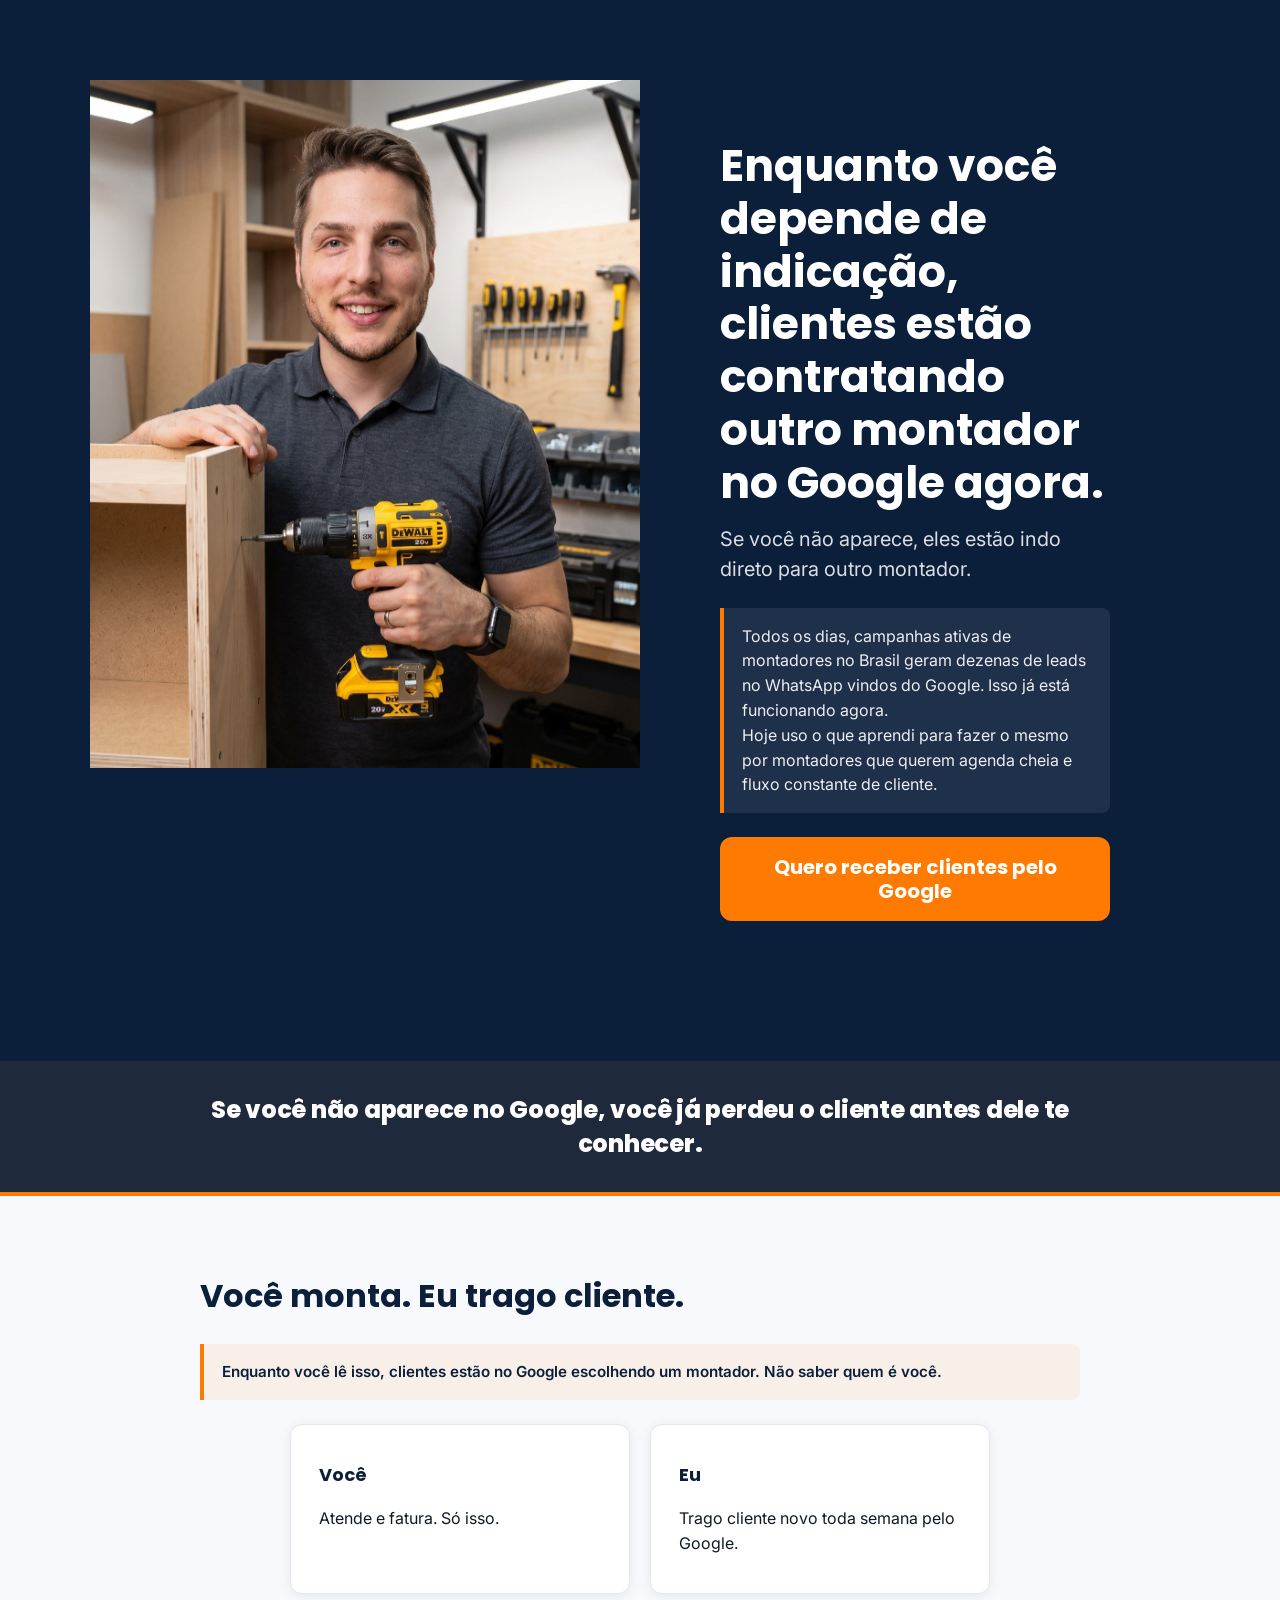
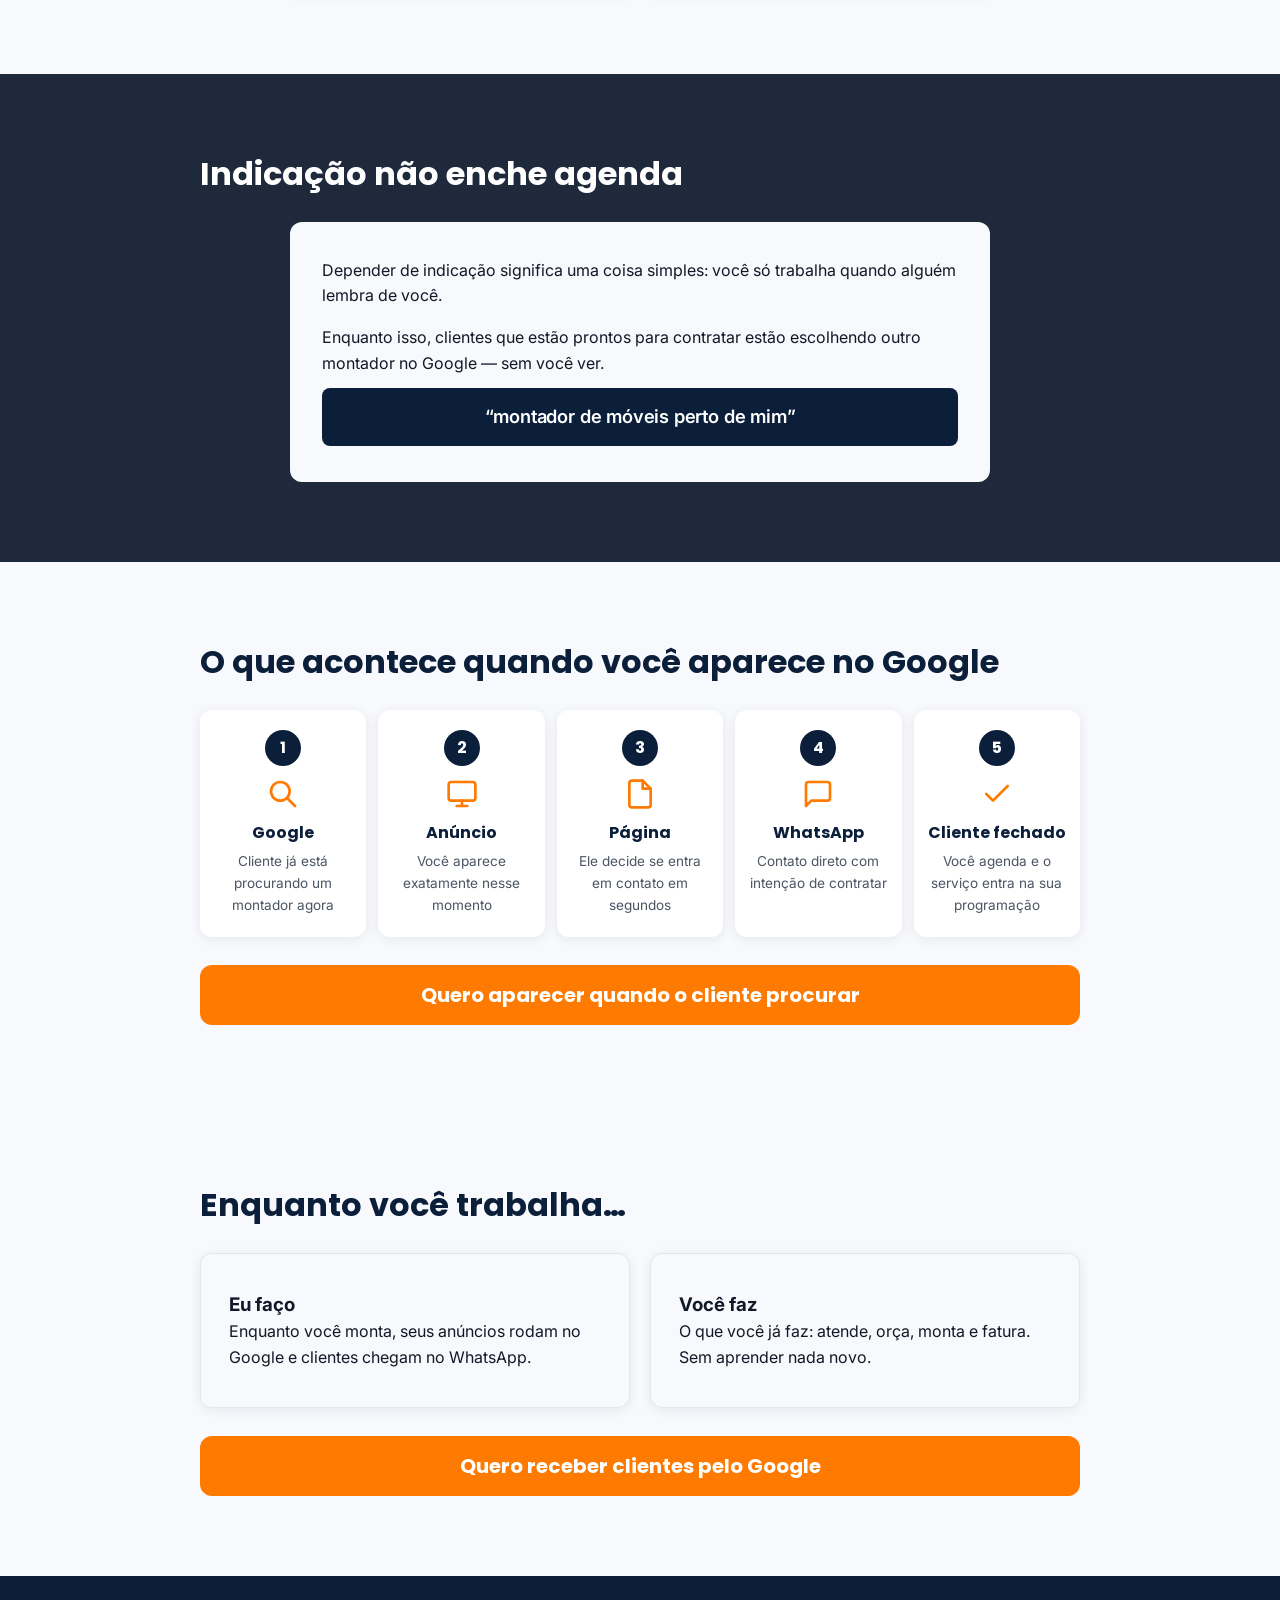
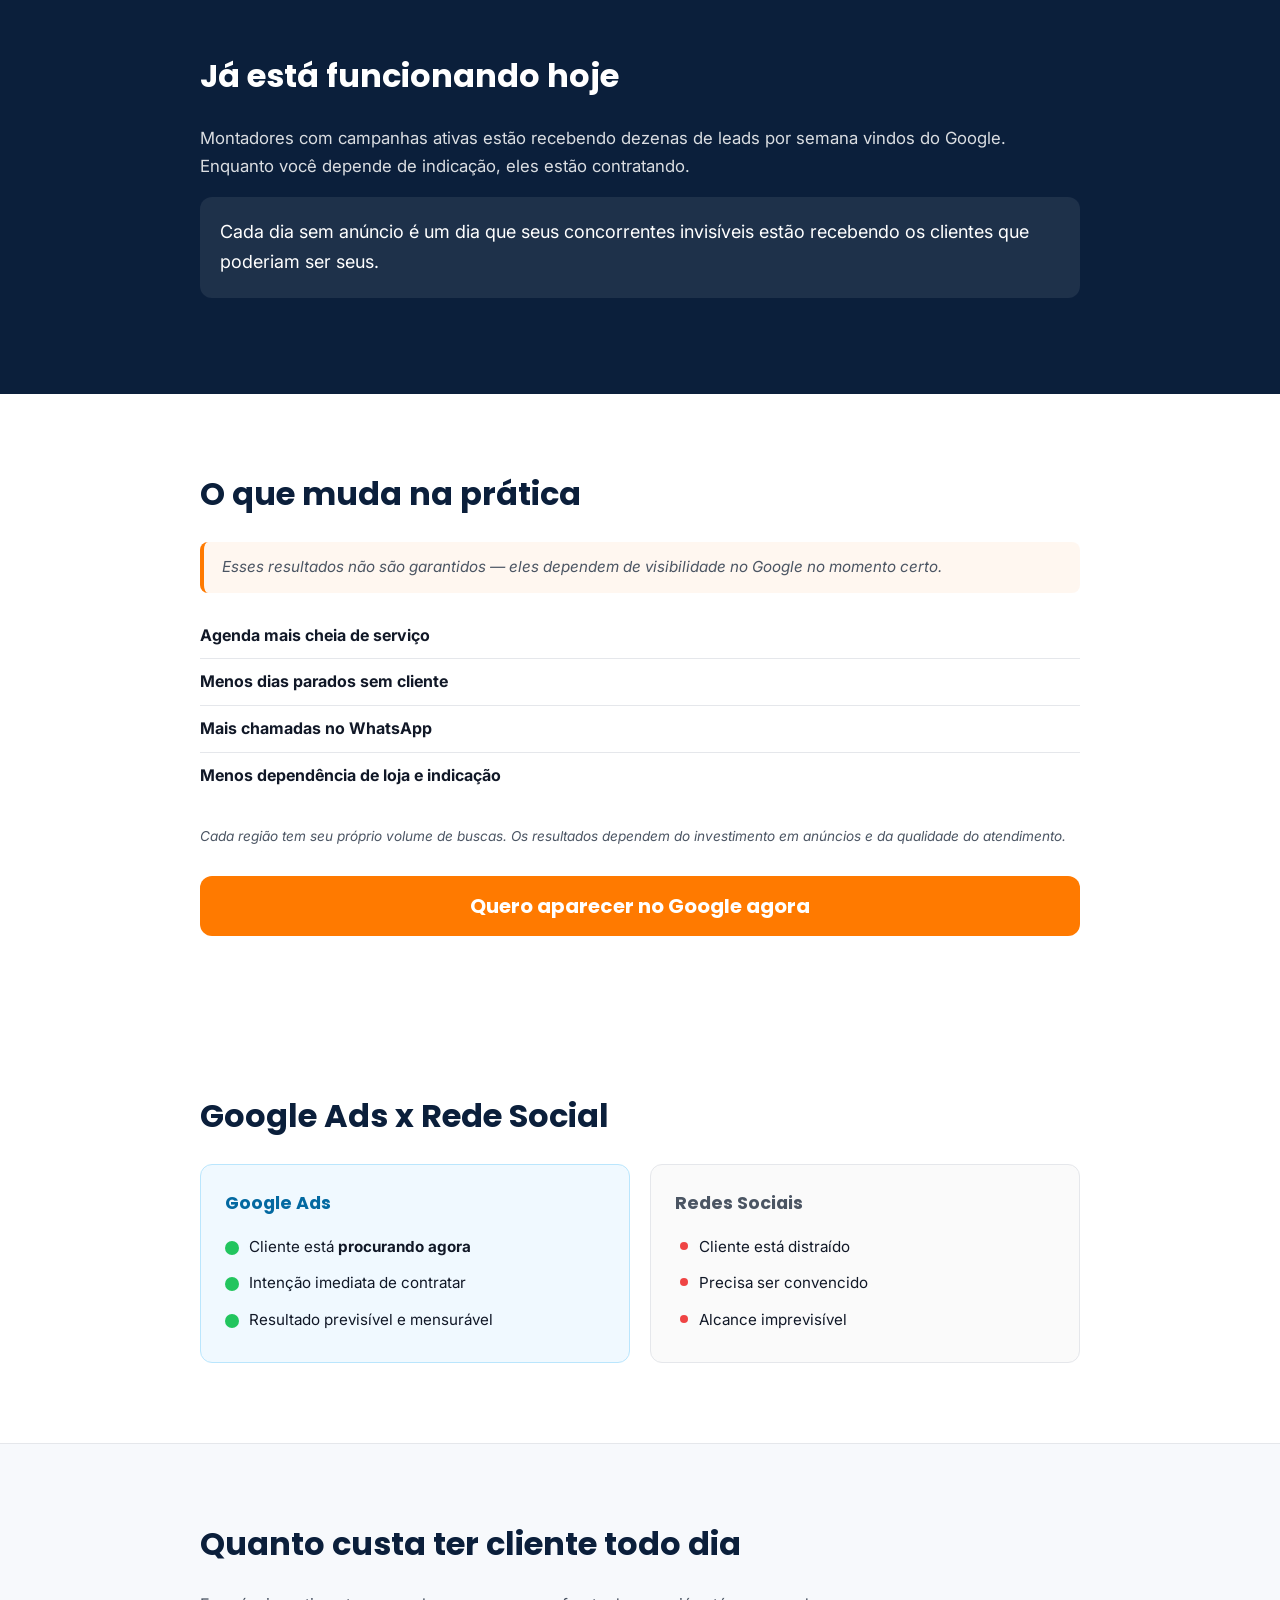
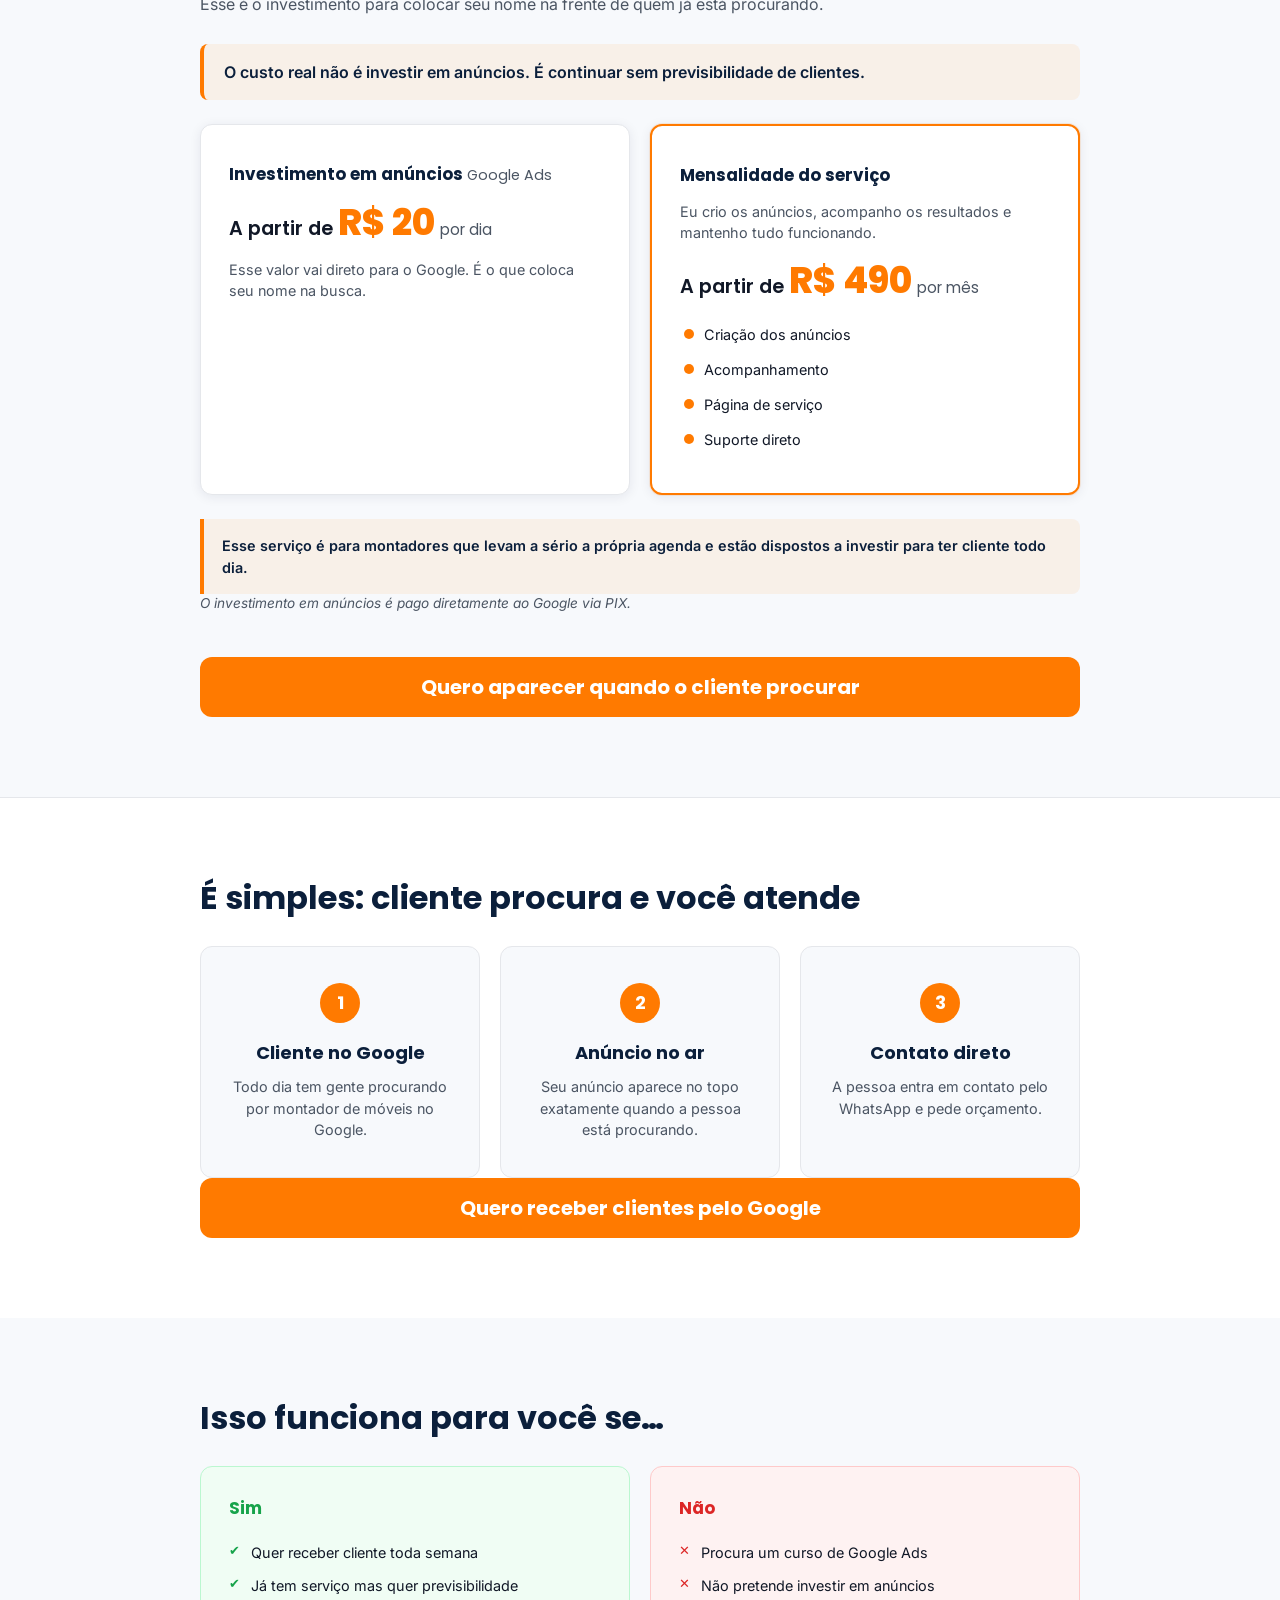
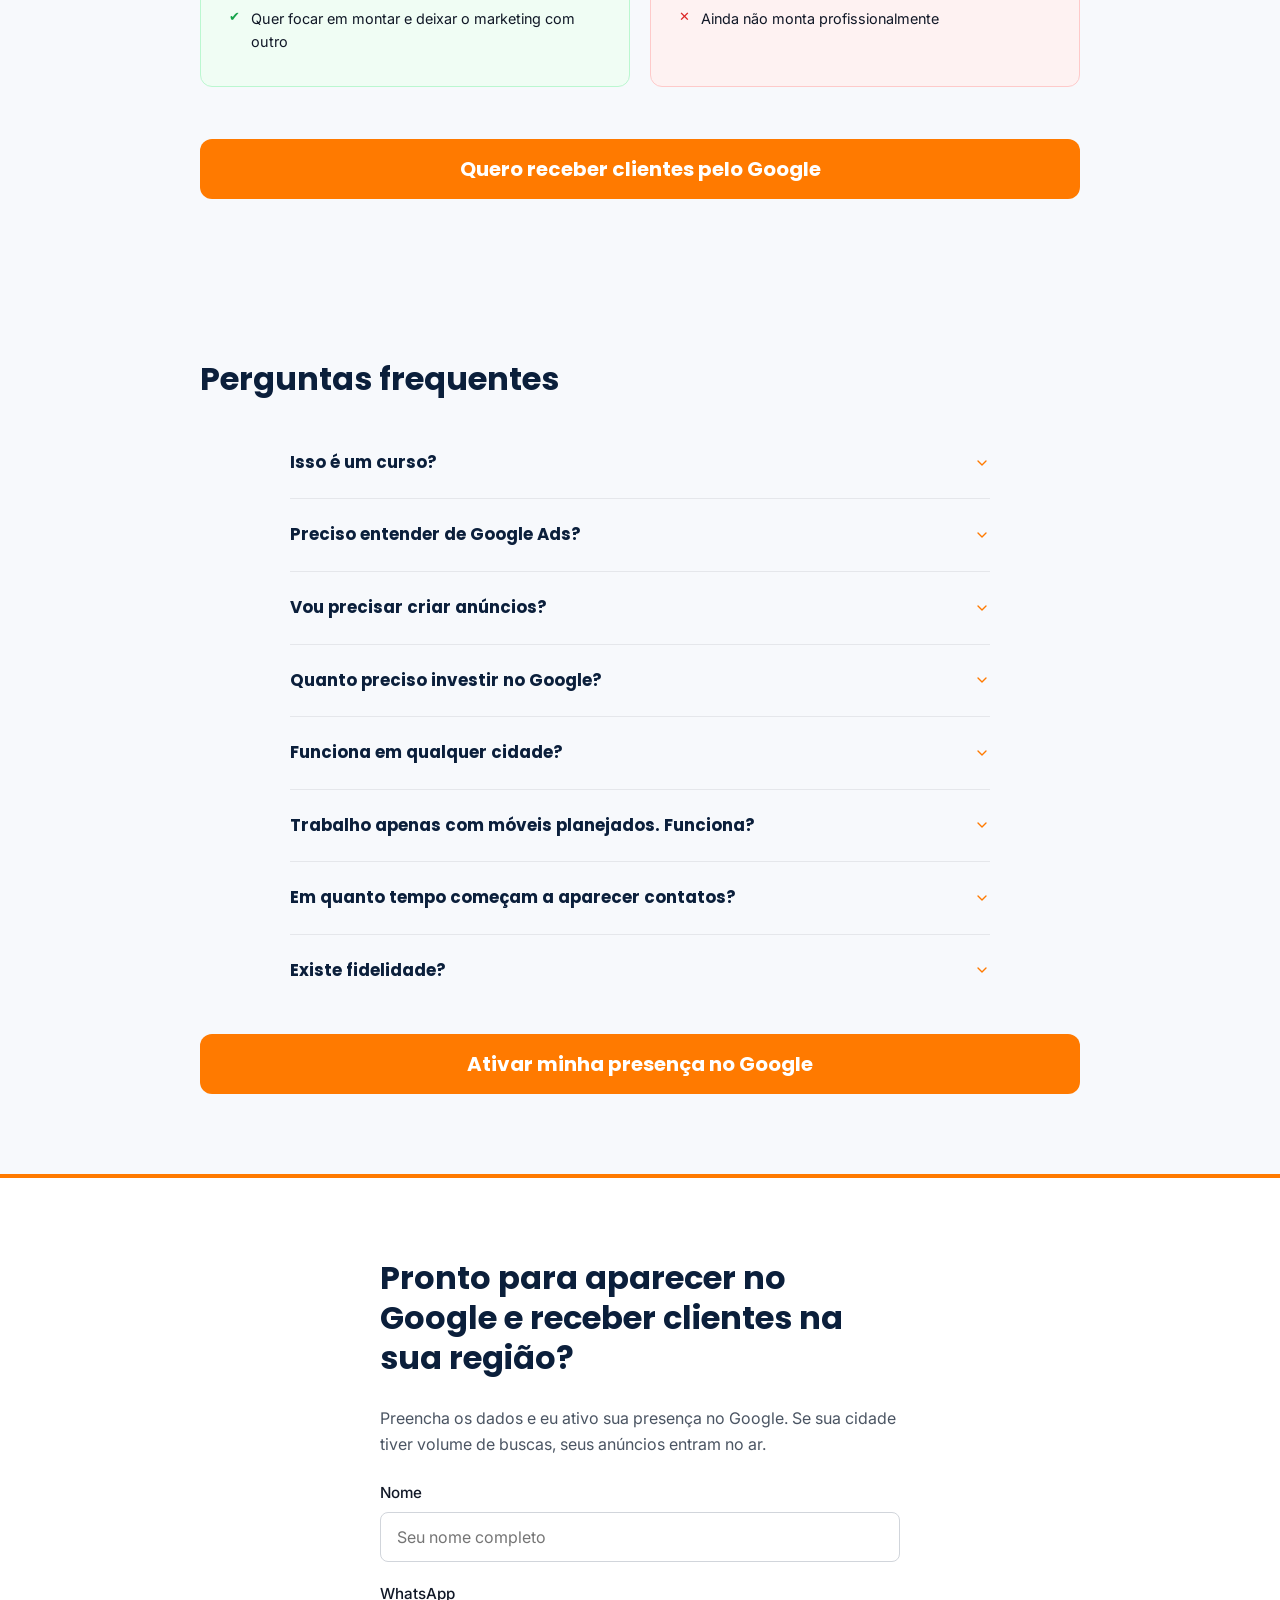
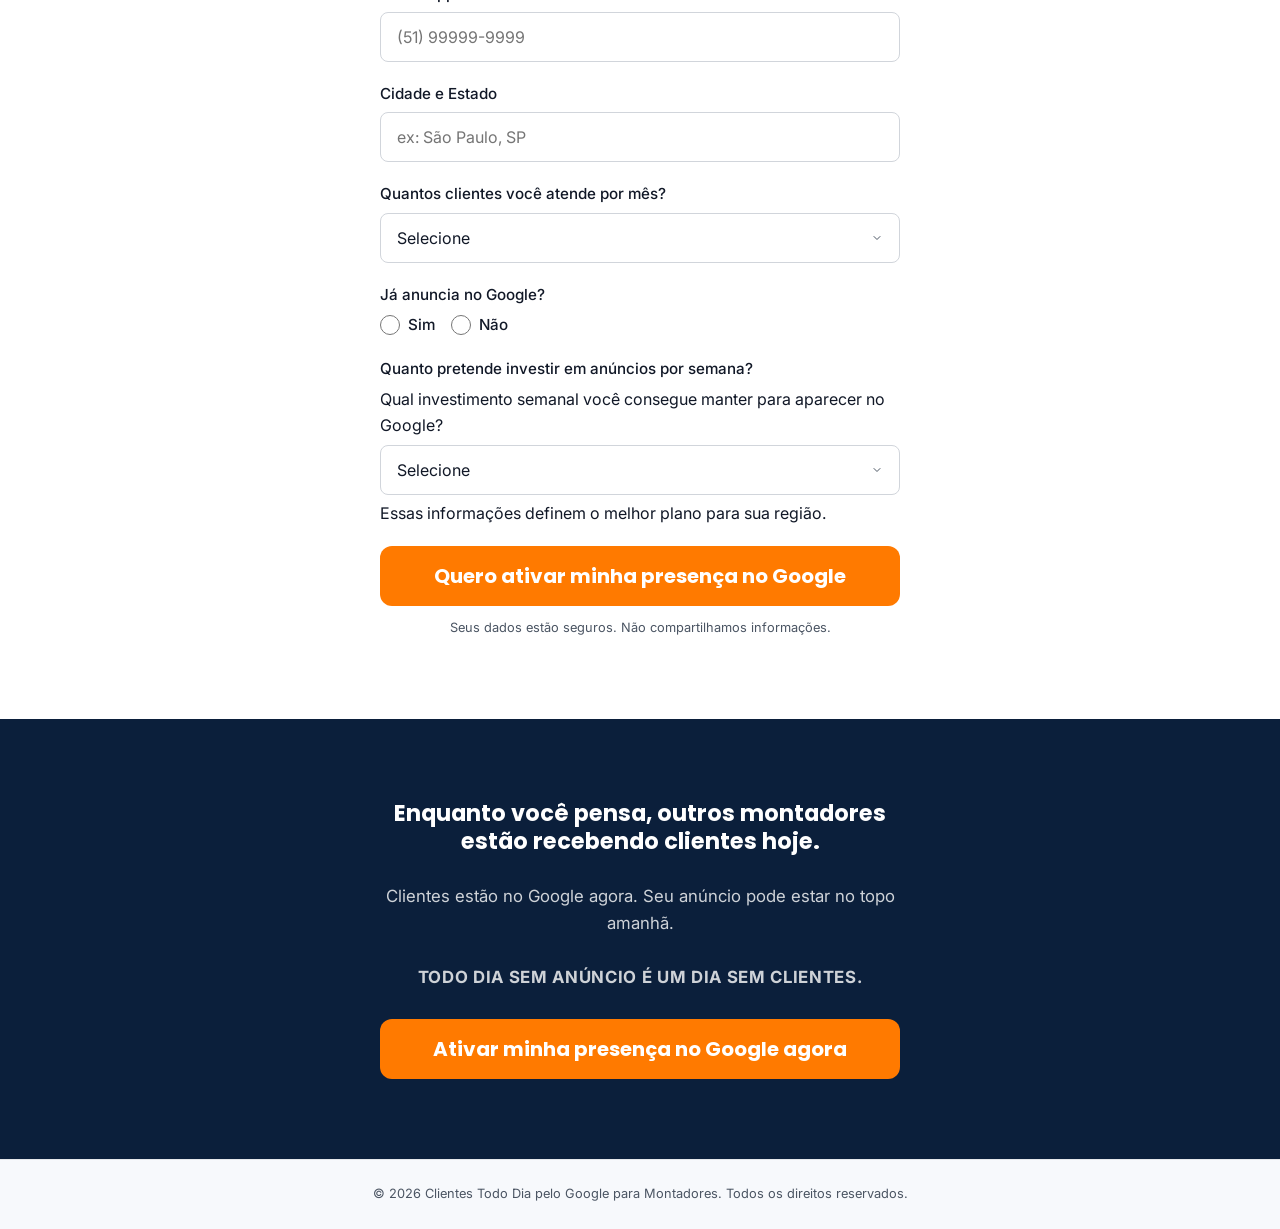
==== commit 9f8f07ee: "feat: initialize landing page project with base CSS, HTML structure, and core JS logic" ====
--- a/index.html
+++ b/index.html
@@ -4,7 +4,7 @@
   <meta charset="UTF-8" />
   <meta name="viewport" content="width=device-width, initial-scale=1.0" />
   <title>Clientes Todo Dia pelo Google para Montadores de Móveis</title>
-  <meta name="description" content="Chega de depender de indicação. Clientes procuram montador de móveis no Google todo dia. Veja se sua cidade tem demanda." />
+  <meta name="description" content="Chega de depender de indicação. Clientes procuram montador de móveis no Google todo dia. Se você não aparece, eles contratam outro montador." />
   <link rel="preconnect" href="https://fonts.googleapis.com" />
   <link rel="preconnect" href="https://fonts.gstatic.com" crossorigin />
   <link href="https://fonts.googleapis.com/css2?family=Inter:wght@400;500;600&family=Poppins:wght@700;800&display=swap" rel="stylesheet" />
@@ -21,36 +21,32 @@
         <h1>Enquanto você depende de indicação, clientes estão contratando outro montador no Google agora.</h1>
         <p class="hero-sub">Se você não aparece, eles estão indo direto para outro montador.</p>
         <div class="authority-badge">
-          <p>Mais de 7.000 clientes chegaram até mim porque estavam procurando um montador no Google naquele momento.</p>
+          <p>Todos os dias, campanhas ativas de montadores no Brasil geram dezenas de leads no WhatsApp vindos do Google. Isso já está funcionando agora.</p>
           <p>Hoje uso o que aprendi para fazer o mesmo por montadores que querem agenda cheia e fluxo constante de cliente.</p>
         </div>
-        <a href="#divisao" class="cta-button">Continuar entendendo</a>
-      </div>
-    </div>
-  </section>
+        <a href="#divisao" class="cta-button">Quero receber clientes pelo Google</a>
+      </div>
+    </div>
+  </section>
+
+  <div class="rupture-bar">
+    <div class="container">
+      <p class="rupture-truth">Se você não aparece no Google, você já perdeu o cliente antes dele te conhecer.</p>
+    </div>
+  </div>
 
   <section id="divisao">
     <div class="container">
       <h2>Você monta. Eu trago cliente.</h2>
-      <p class="tension-highlight">Todos os dias, centenas de clientes procuram por &ldquo;montador de móveis perto de mim&rdquo; no Google.</p>
+      <p class="tension-highlight">Enquanto você lê isso, clientes estão no Google escolhendo um montador. Não saber quem é você.</p>
       <div class="divisao-grid">
         <div class="divisao-card">
           <h3>Você</h3>
-          <ul>
-            <li>Atende clientes</li>
-            <li>Faz orçamentos</li>
-            <li>Executa as montagens</li>
-            <li>Fecha serviços</li>
-          </ul>
+          <p>Atende e fatura. Só isso.</p>
         </div>
         <div class="divisao-card">
           <h3>Eu</h3>
-          <ul>
-            <li>Anúncios no Google</li>
-            <li>Página de serviço</li>
-            <li>Acompanhamento</li>
-            <li>Clientes no WhatsApp</li>
-          </ul>
+          <p>Trago cliente novo toda semana pelo Google.</p>
         </div>
       </div>
     </div>
@@ -69,7 +65,7 @@
 
   <section id="como-funciona">
     <div class="container">
-      <h2>Como funciona</h2>
+      <h2>O que acontece quando você aparece no Google</h2>
       <div class="steps-grid">
         <div class="step-card">
           <div class="step-number">1</div>
@@ -124,7 +120,7 @@
           <p>Você agenda e o serviço entra na sua programação</p>
         </div>
       </div>
-      <a href="#enquanto-trabalha" class="cta-button">Ver como funciona na prática</a>
+      <a href="#enquanto-trabalha" class="cta-button">Quero aparecer quando o cliente procurar</a>
     </div>
   </section>
 
@@ -134,34 +130,23 @@
       <div class="aprender-grid">
         <div class="aprender-card">
           <h3>Eu faço</h3>
-          <ul>
-            <li>Anúncios no Google</li>
-            <li>Página de serviço</li>
-            <li>Acompanhamento</li>
-            <li>Clientes no WhatsApp</li>
-          </ul>
+          <p>Enquanto você monta, seus anúncios rodam no Google e clientes chegam no WhatsApp.</p>
         </div>
         <div class="aprender-card">
           <h3>Você faz</h3>
-          <ul>
-            <li>Atendimento</li>
-            <li>Orçamento</li>
-            <li>Montagem</li>
-            <li>Faturamento</li>
-          </ul>
-        </div>
-      </div>
-      <a href="#autoridade" class="cta-button">Entender melhor</a>
+          <p>O que você já faz: atende, orça, monta e fatura. Sem aprender nada novo.</p>
+        </div>
+      </div>
+      <a href="#autoridade" class="cta-button">Quero receber clientes pelo Google</a>
     </div>
   </section>
 
   <section id="autoridade">
     <div class="container">
-      <h2>Na prática</h2>
+      <h2>Já está funcionando hoje</h2>
       <div class="autoridade-card">
-        <p>Antes de oferecer isso para outros montadores, eu mesmo operava meus próprios anúncios.</p>
-        <p>Durante mais de cinco anos, foram milhares de clientes que bateram no meu WhatsApp vindos diretamente do Google. No começo fui eu mesmo operando tudo.</p>
-        <p class="autoridade-destaque">Hoje eu sei exatamente o que funciona e faço para montadores em todo Brasil que querem receber cliente todo dia.</p>
+        <p>Montadores com campanhas ativas estão recebendo dezenas de leads por semana vindos do Google. Enquanto você depende de indicação, eles estão contratando.</p>
+        <p class="autoridade-destaque">Cada dia sem anúncio é um dia que seus concorrentes invisíveis estão recebendo os clientes que poderiam ser seus.</p>
       </div>
     </div>
   </section>
@@ -176,7 +161,8 @@
         <p><strong>Mais chamadas no WhatsApp</strong></p>
         <p><strong>Menos dependência de loja e indicação</strong></p>
       </div>
-      <p class="resultados-disclaimer">Cada região tem seu próprio volume de buscas. Os resultados dependem da demanda local, do investimento em anúncios e da qualidade do atendimento.</p>
+      <p class="resultados-disclaimer">Cada região tem seu próprio volume de buscas. Os resultados dependem do investimento em anúncios e da qualidade do atendimento.</p>
+      <a href="#investimento-section" class="cta-button">Quero aparecer no Google agora</a>
     </div>
   </section>
 
@@ -231,7 +217,7 @@
         <p>Esse serviço é para montadores que levam a sério a própria agenda e estão dispostos a investir para ter cliente todo dia.</p>
       </div>
       <p class="investimento-info">O investimento em anúncios é pago diretamente ao Google via PIX.</p>
-      <a href="#indicado" class="cta-button">Ver se faz sentido pra mim</a>
+      <a href="#indicado" class="cta-button">Quero aparecer quando o cliente procurar</a>
     </div>
   </section>
 
@@ -255,32 +241,32 @@
           <p>A pessoa entra em contato pelo WhatsApp e pede orçamento.</p>
         </div>
       </div>
+      <a href="#indicado" class="cta-button">Quero receber clientes pelo Google</a>
     </div>
   </section>
 
   <section id="indicado">
     <div class="container">
-      <h2>Para quem esse serviço é indicado?</h2>
+      <h2>Isso funciona para você se…</h2>
       <div class="qualificacao-grid">
         <div class="qualificacao-card positivo">
-          <h3>Indicado para</h3>
+          <h3>Sim</h3>
           <ul>
-            <li>Montadores que querem parar de depender de indicação</li>
-            <li>Quem quer receber cliente sem sair de casa</li>
-            <li>Quem já tem serviço mas quer mais previsibilidade</li>
-            <li>Quem prefere focar em montar e deixar o marketing com outro</li>
+            <li>Quer receber cliente toda semana</li>
+            <li>Já tem serviço mas quer previsibilidade</li>
+            <li>Quer focar em montar e deixar o marketing com outro</li>
           </ul>
         </div>
         <div class="qualificacao-card negativo">
-          <h3>Não é indicado para</h3>
+          <h3>Não</h3>
           <ul>
-            <li>Quem procura um curso de Google Ads</li>
-            <li>Quem não pretende investir em anúncios</li>
-            <li>Quem ainda não realiza montagens profissionalmente</li>
+            <li>Procura um curso de Google Ads</li>
+            <li>Não pretende investir em anúncios</li>
+            <li>Ainda não monta profissionalmente</li>
           </ul>
         </div>
       </div>
-      <a href="#faq" class="cta-button">Tirar dúvidas</a>
+      <a href="#faq" class="cta-button">Quero receber clientes pelo Google</a>
     </div>
   </section>
 
@@ -331,7 +317,7 @@
               <svg width="16" height="16" viewBox="0 0 24 24" fill="none" stroke="currentColor" stroke-width="2" stroke-linecap="round" stroke-linejoin="round"><polyline points="6 9 12 15 18 9"/></svg>
             </span>
           </div>
-          <div class="faq-answer"><p>Não necessariamente. Primeiro eu analiso a demanda da sua região.</p></div>
+          <div class="faq-answer"><p>Na maioria das cidades brasileiras, sim. Se sua região tiver volume de buscas, seus anúncios entram no ar.</p></div>
         </div>
         <div class="faq-item">
           <div class="faq-question" role="button" tabindex="0">
@@ -349,7 +335,7 @@
               <svg width="16" height="16" viewBox="0 0 24 24" fill="none" stroke="currentColor" stroke-width="2" stroke-linecap="round" stroke-linejoin="round"><polyline points="6 9 12 15 18 9"/></svg>
             </span>
           </div>
-          <div class="faq-answer"><p>Em algumas regiões os primeiros contatos podem aparecer já no primeiro dia, dependendo da demanda local e da aprovação dos anúncios.</p></div>
+          <div class="faq-answer"><p>Em algumas regiões os primeiros contatos podem aparecer já no primeiro dia.</p></div>
         </div>
         <div class="faq-item">
           <div class="faq-question" role="button" tabindex="0">
@@ -361,14 +347,14 @@
           <div class="faq-answer"><p>Não. Permanece quem está satisfeito com os resultados e com o serviço prestado.</p></div>
         </div>
       </div>
-      <a href="#form-section" class="cta-button">Ver se faz sentido pra minha cidade</a>
+      <a href="#form-section" class="cta-button">Ativar minha presença no Google</a>
     </div>
   </section>
 
   <section id="form-section">
     <div class="container">
-      <h2>Descubra se sua cidade já tem demanda no Google para gerar clientes todos os dias</h2>
-      <p class="form-intro">Nem toda cidade tem volume de buscas suficiente. Preencha os dados e vejo se sua região compensa.</p>
+      <h2>Pronto para aparecer no Google e receber clientes na sua região?</h2>
+      <p class="form-intro">Preencha os dados e eu ativo sua presença no Google. Se sua cidade tiver volume de buscas, seus anúncios entram no ar.</p>
       <form id="lead-form" novalidate>
         <div class="form-group">
           <label for="nome">Nome</label>
@@ -411,8 +397,8 @@
           <span class="error-msg">Selecione Sim ou Não</span>
         </div>
         <div class="form-group">
-          <label for="investimento">Quanto pretende investir em anúncios?</label>
-          <p class="form-context">Qual faixa de investimento você consegue manter mensalmente?</p>
+          <label for="investimento">Quanto pretende investir em anúncios por semana?</label>
+          <p class="form-context">Qual investimento semanal você consegue manter para aparecer no Google?</p>
           <select id="investimento" name="investimento">
             <option value="">Selecione</option>
             <option value="nao-tenho-dinheiro">Não tenho dinheiro para investir</option>
@@ -420,10 +406,10 @@
             <option value="140-250-semana">De R$ 140 a R$ 250 por semana</option>
             <option value="mais-300-semana">Mais de R$ 300 por semana</option>
           </select>
-          <p class="form-help">Isso me ajuda a entender o melhor caminho para sua cidade.</p>
+          <p class="form-help">Essas informações definem o melhor plano para sua região.</p>
           <span class="error-msg"></span>
         </div>
-        <button type="submit" class="cta-button">Ver se minha cidade tem demanda</button>
+        <button type="submit" class="cta-button">Quero ativar minha presença no Google</button>
         <p class="form-disclaimer">Seus dados estão seguros. Não compartilhamos informações.</p>
       </form>
       <div id="form-success" class="hidden">
@@ -438,7 +424,7 @@
           <svg width="48" height="48" viewBox="0 0 24 24" fill="none" stroke="#0B1F3B" stroke-width="2" stroke-linecap="round" stroke-linejoin="round"><path d="M22 11.08V12a10 10 0 1 1-5.93-9.14"/><polyline points="22 4 12 14.01 9 11.01"/></svg>
         </div>
         <h3>Obrigado pelo contato!</h3>
-        <p>Guardamos suas informações. Quando tiver interesse em investir em anúncios, nos procure novamente.</p>
+        <p>Seu contato foi registrado. Quando estiver pronto para investir em anúncios, me procure.</p>
       </div>
     </div>
   </section>
@@ -448,7 +434,7 @@
       <h2>Enquanto você pensa, outros montadores estão recebendo clientes hoje.</h2>
       <p>Clientes estão no Google agora. Seu anúncio pode estar no topo amanhã.</p>
       <p class="cta-urgency">Todo dia sem anúncio é um dia sem clientes.</p>
-      <a href="#form-section" class="cta-button">Ver se faz sentido pra minha cidade</a>
+      <a href="#form-section" class="cta-button">Ativar minha presença no Google agora</a>
     </div>
   </section>
 
--- a/css/style.css
+++ b/css/style.css
@@ -145,6 +145,29 @@
   outline-offset: 2px;
 }
 
+/* === RUPTURE BAR === */
+.rupture-bar {
+  background: #1E293B;
+  padding: 32px 0;
+  border-bottom: 4px solid var(--accent);
+}
+
+.rupture-truth {
+  font-family: var(--font-heading);
+  font-size: 1.15rem;
+  font-weight: 800;
+  color: var(--text-white);
+  line-height: 1.4;
+  text-align: center;
+  letter-spacing: -0.01em;
+}
+
+@media (min-width: 1024px) {
+  .rupture-truth {
+    font-size: 1.5rem;
+  }
+}
+
 /* === PROBLEMA === */
 #problema {
   background: #1E293B;
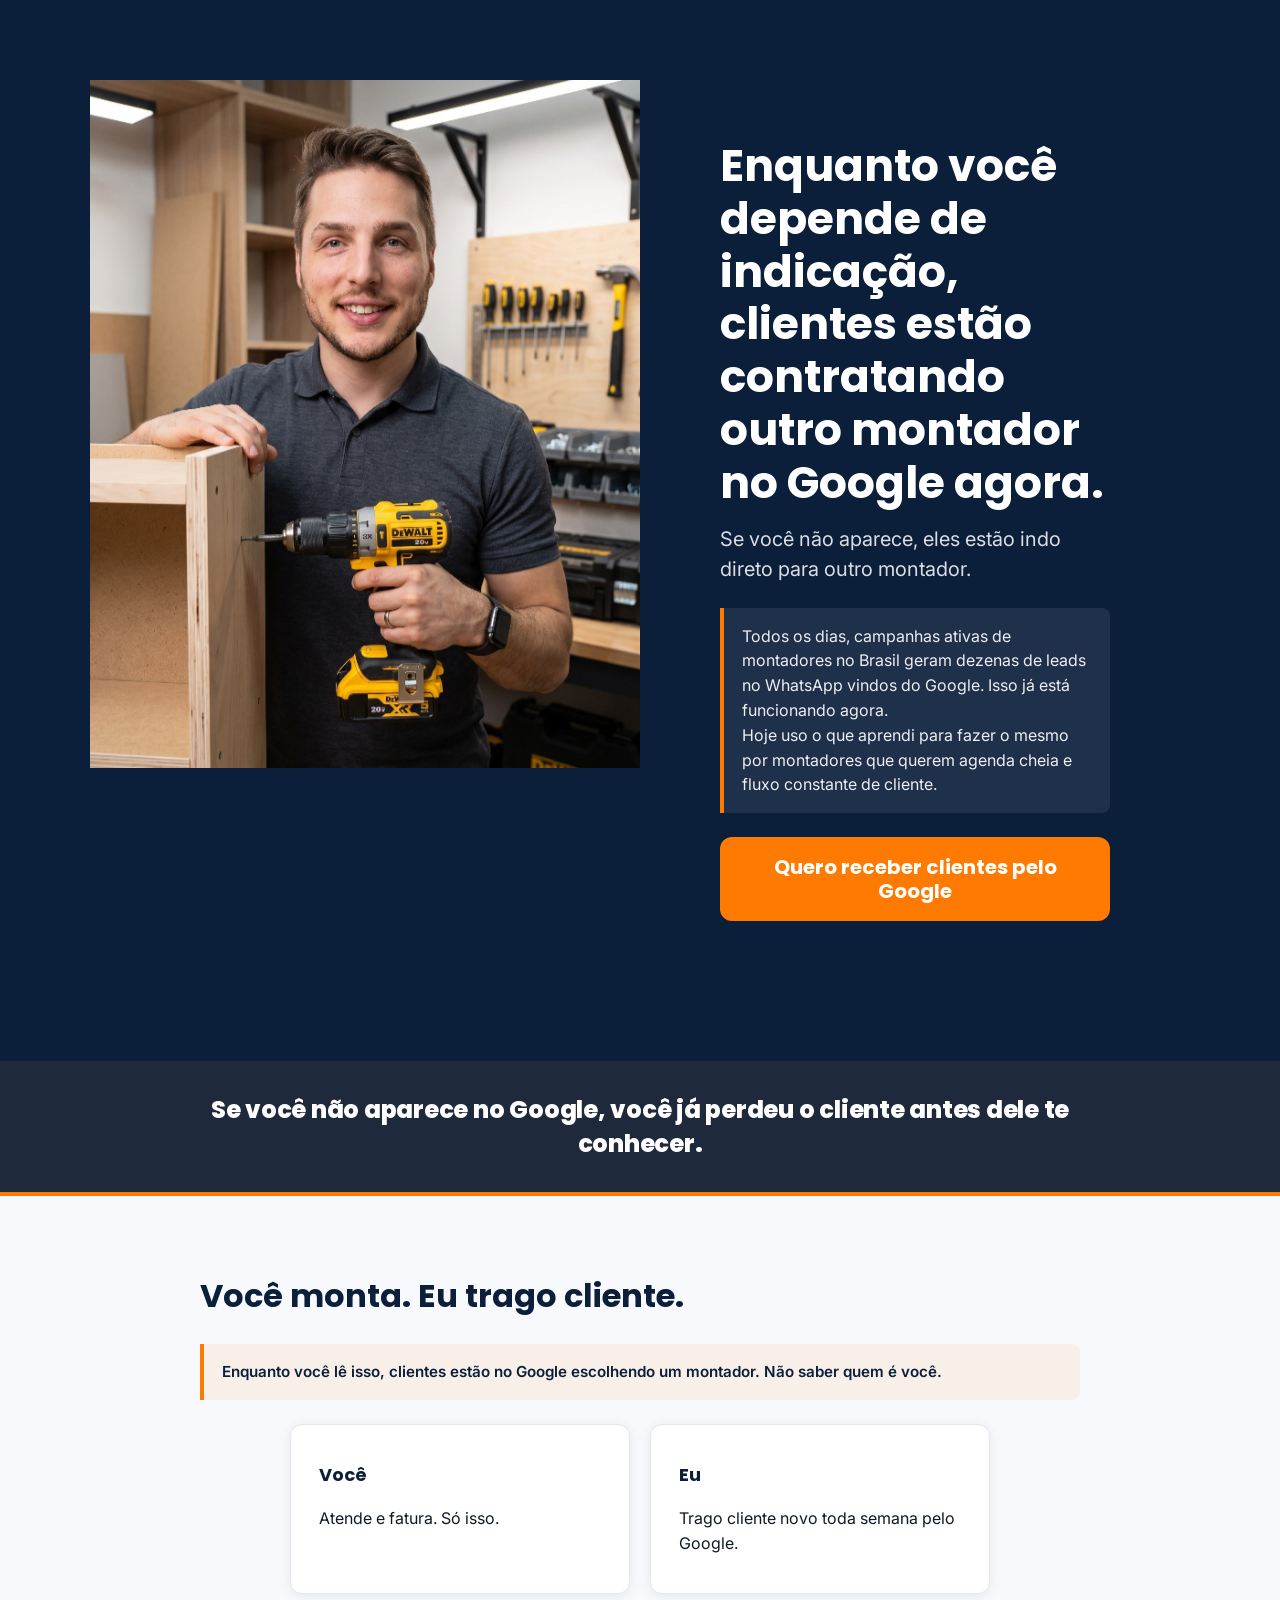
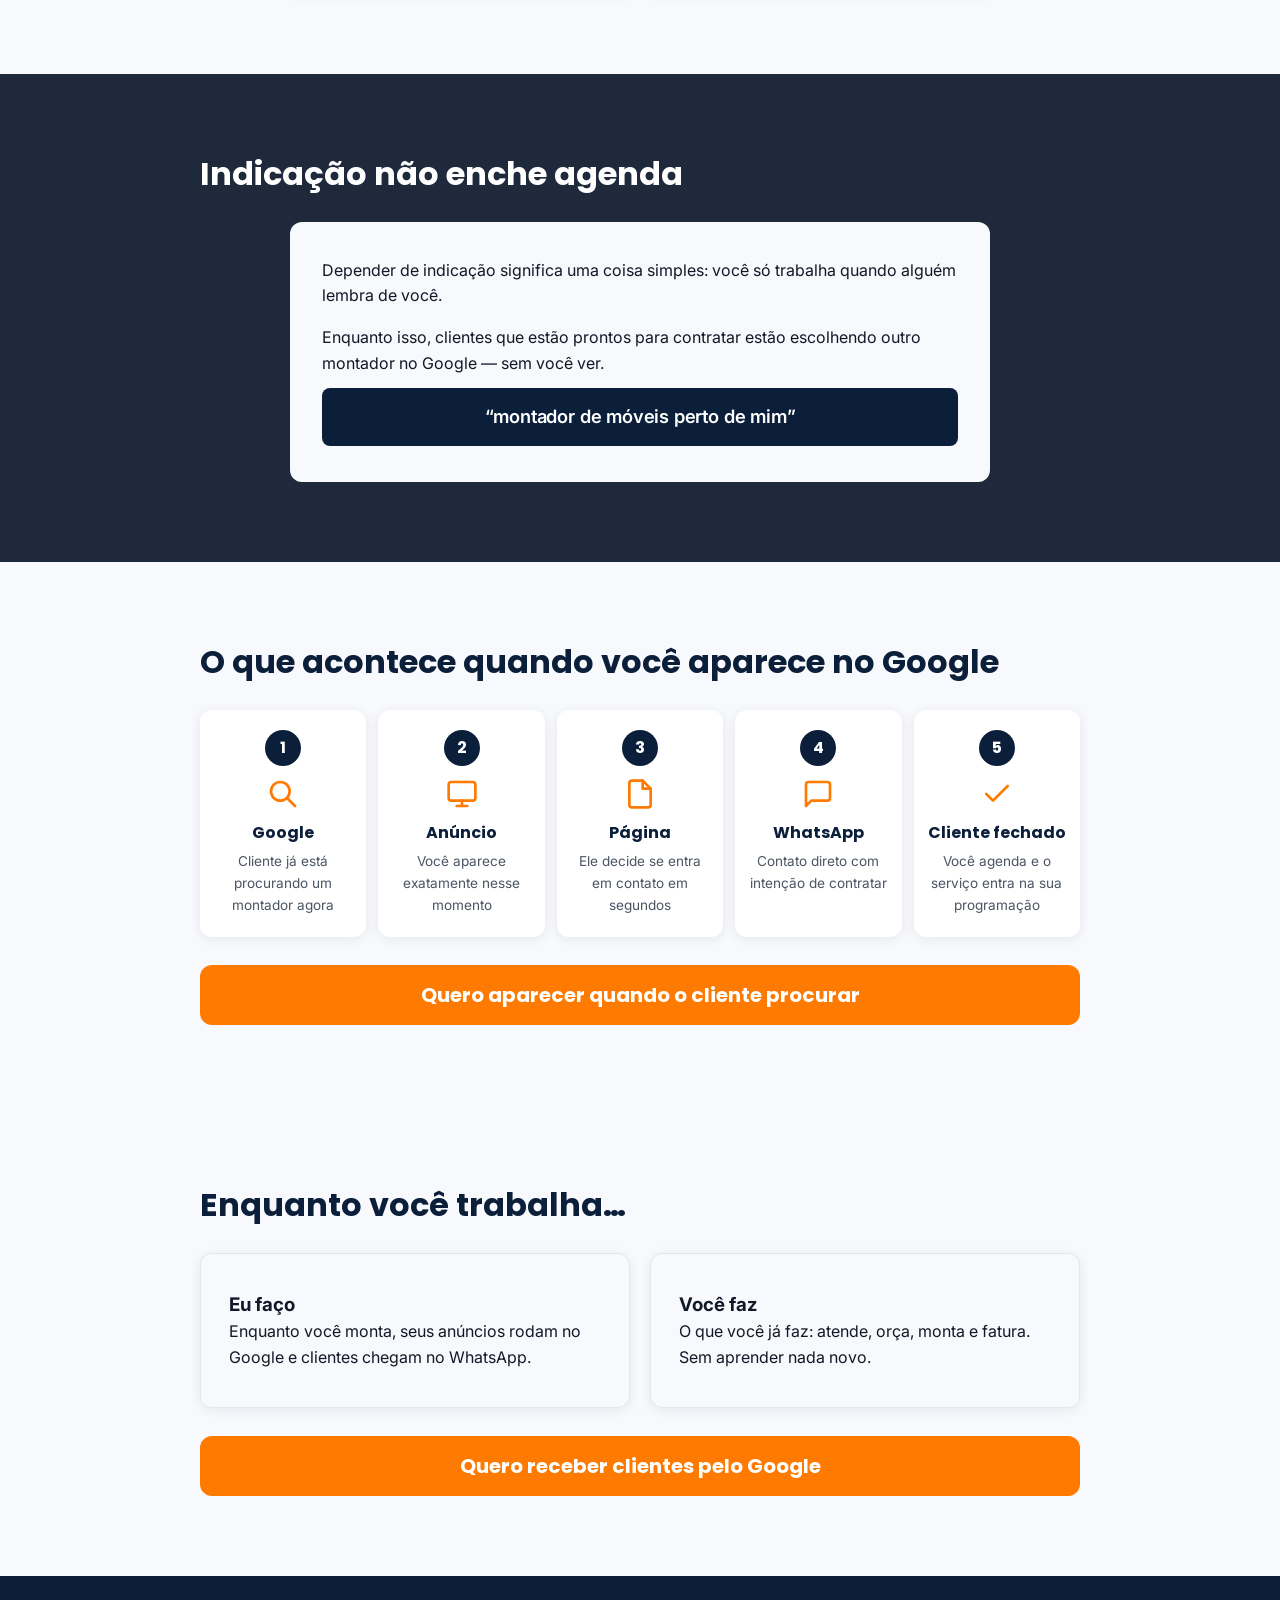
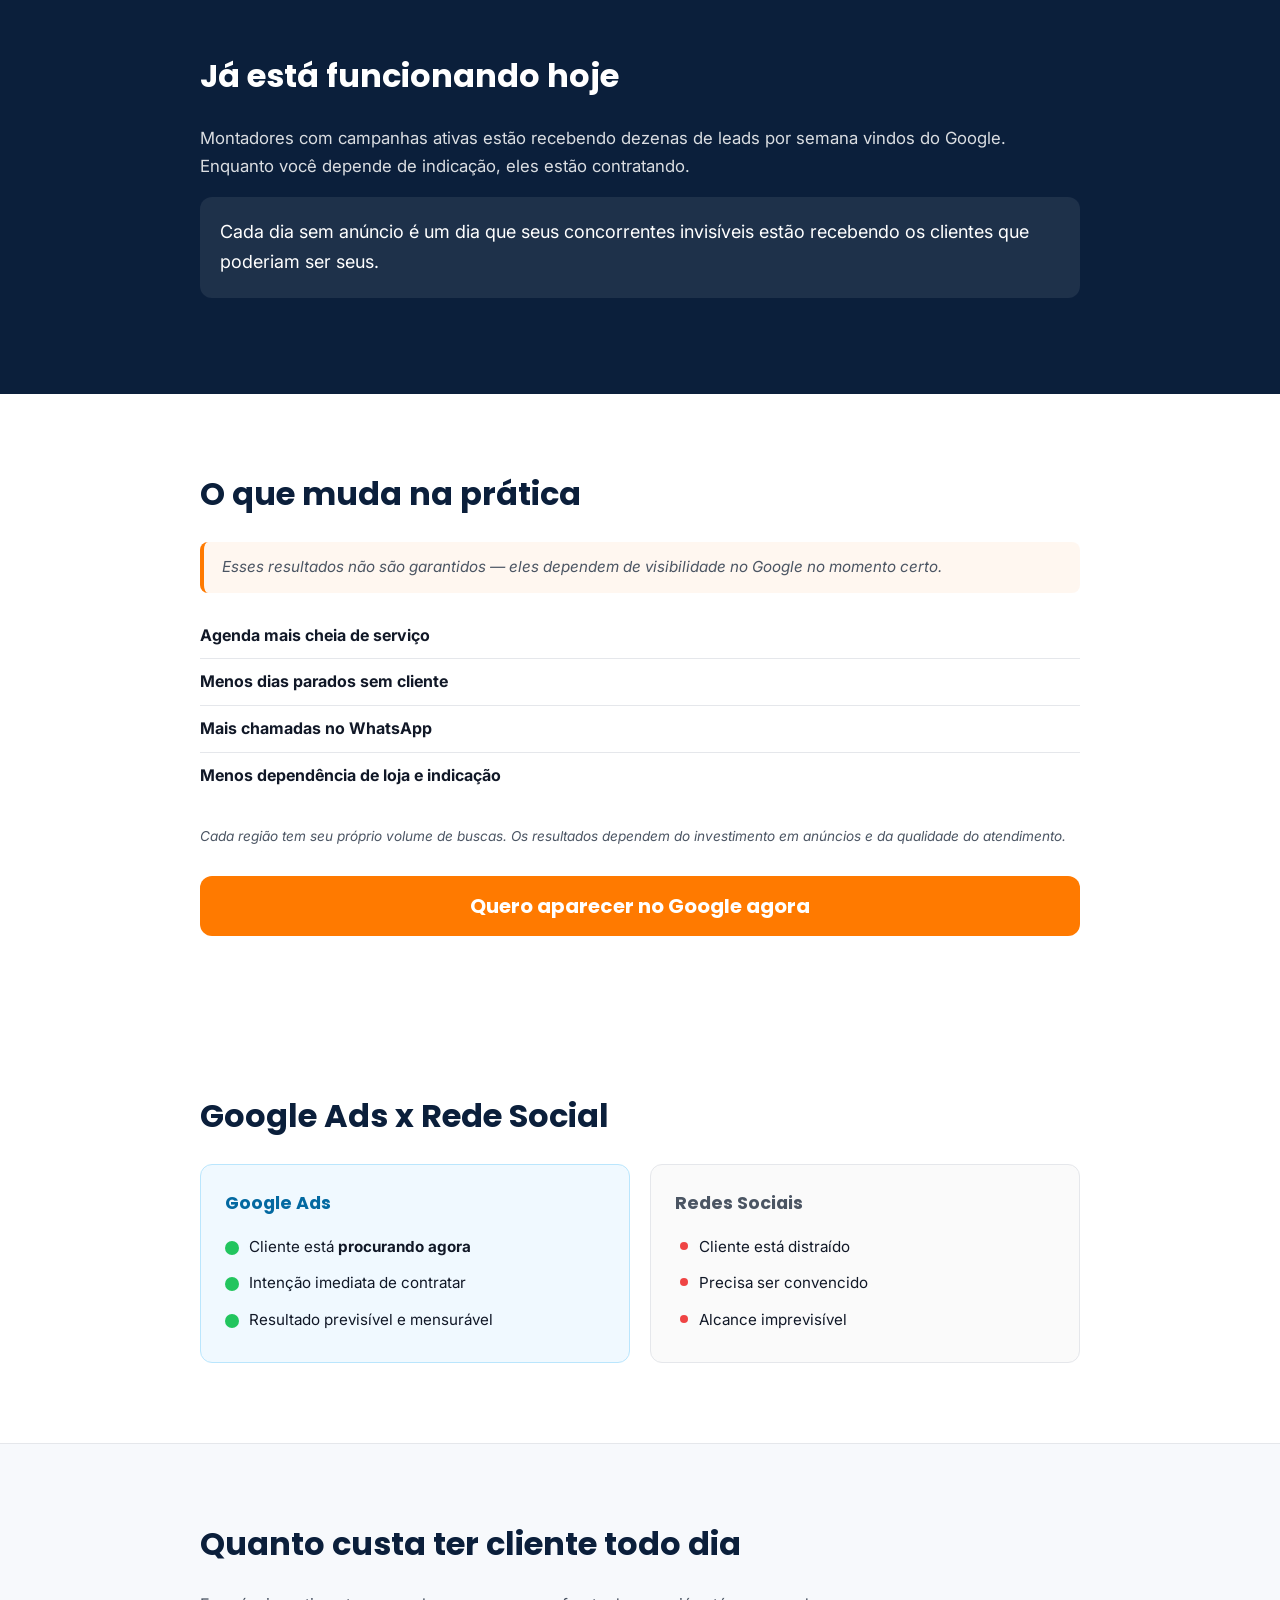
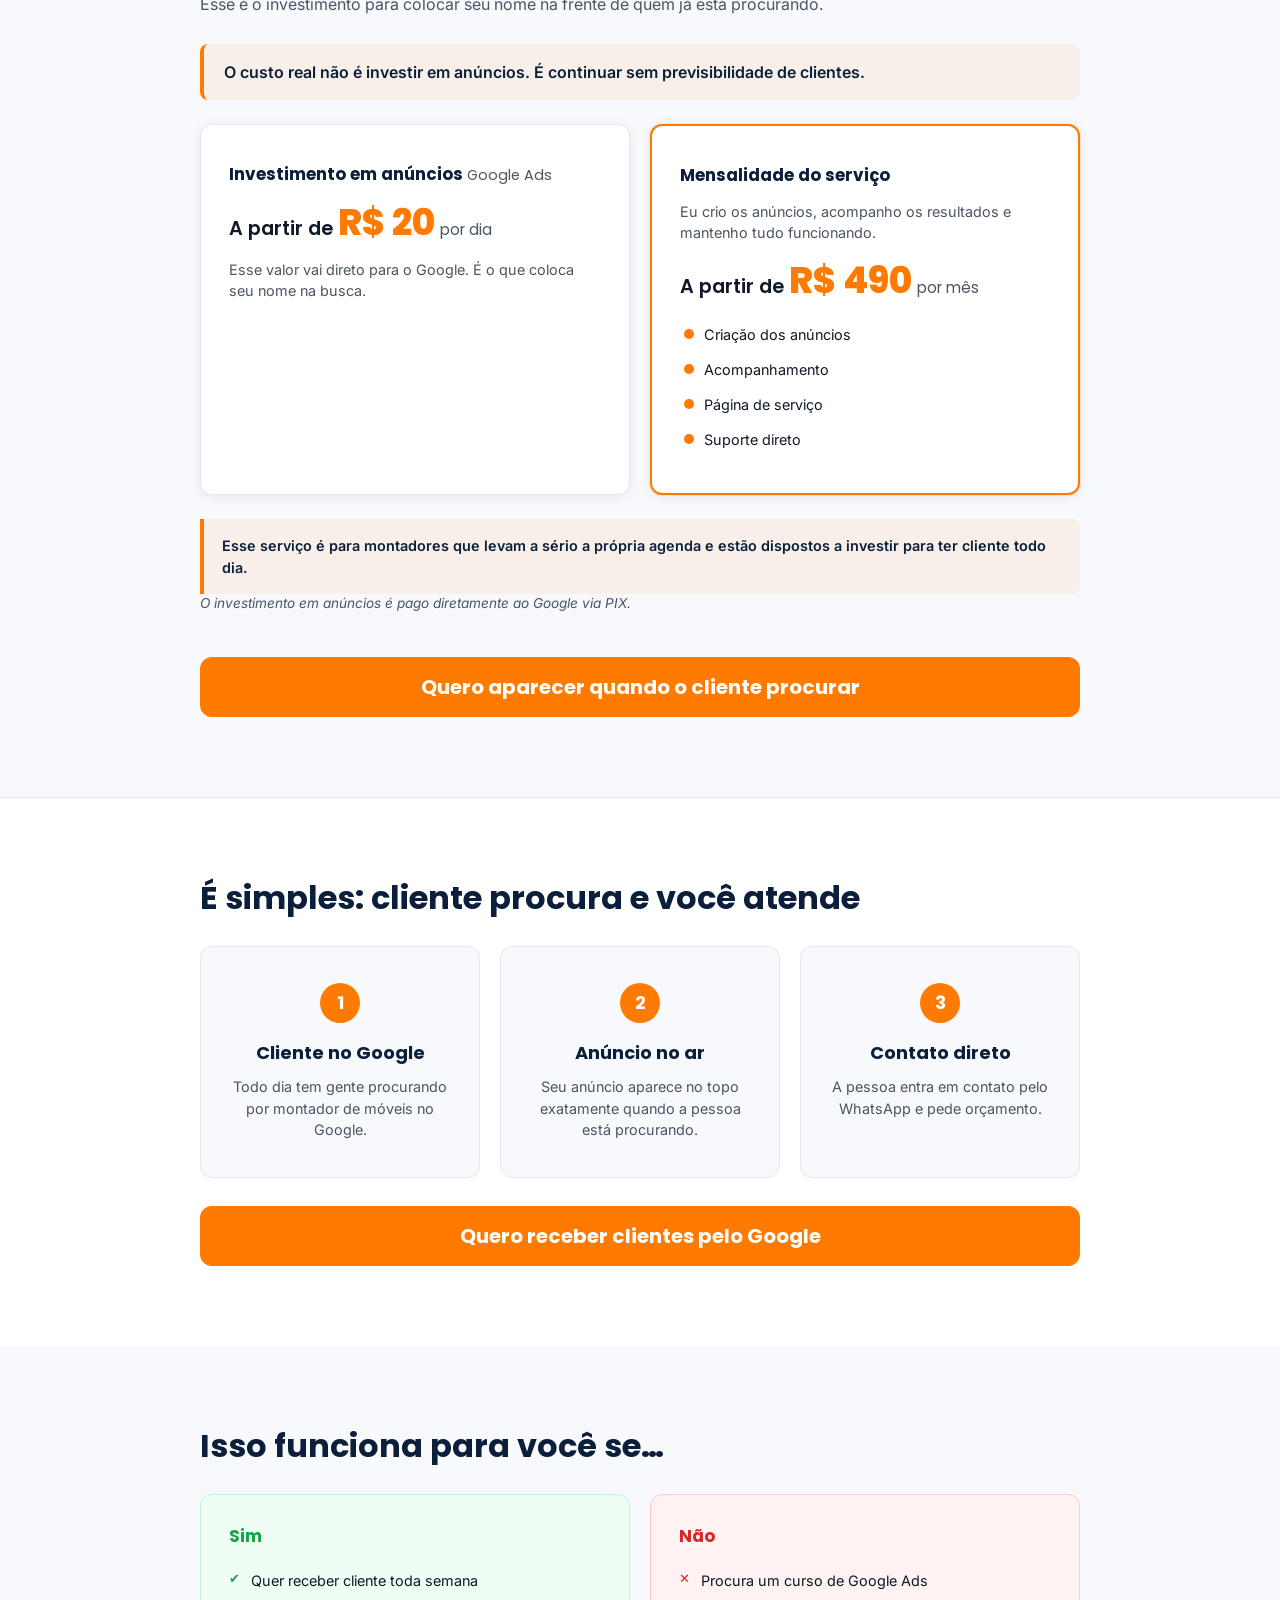
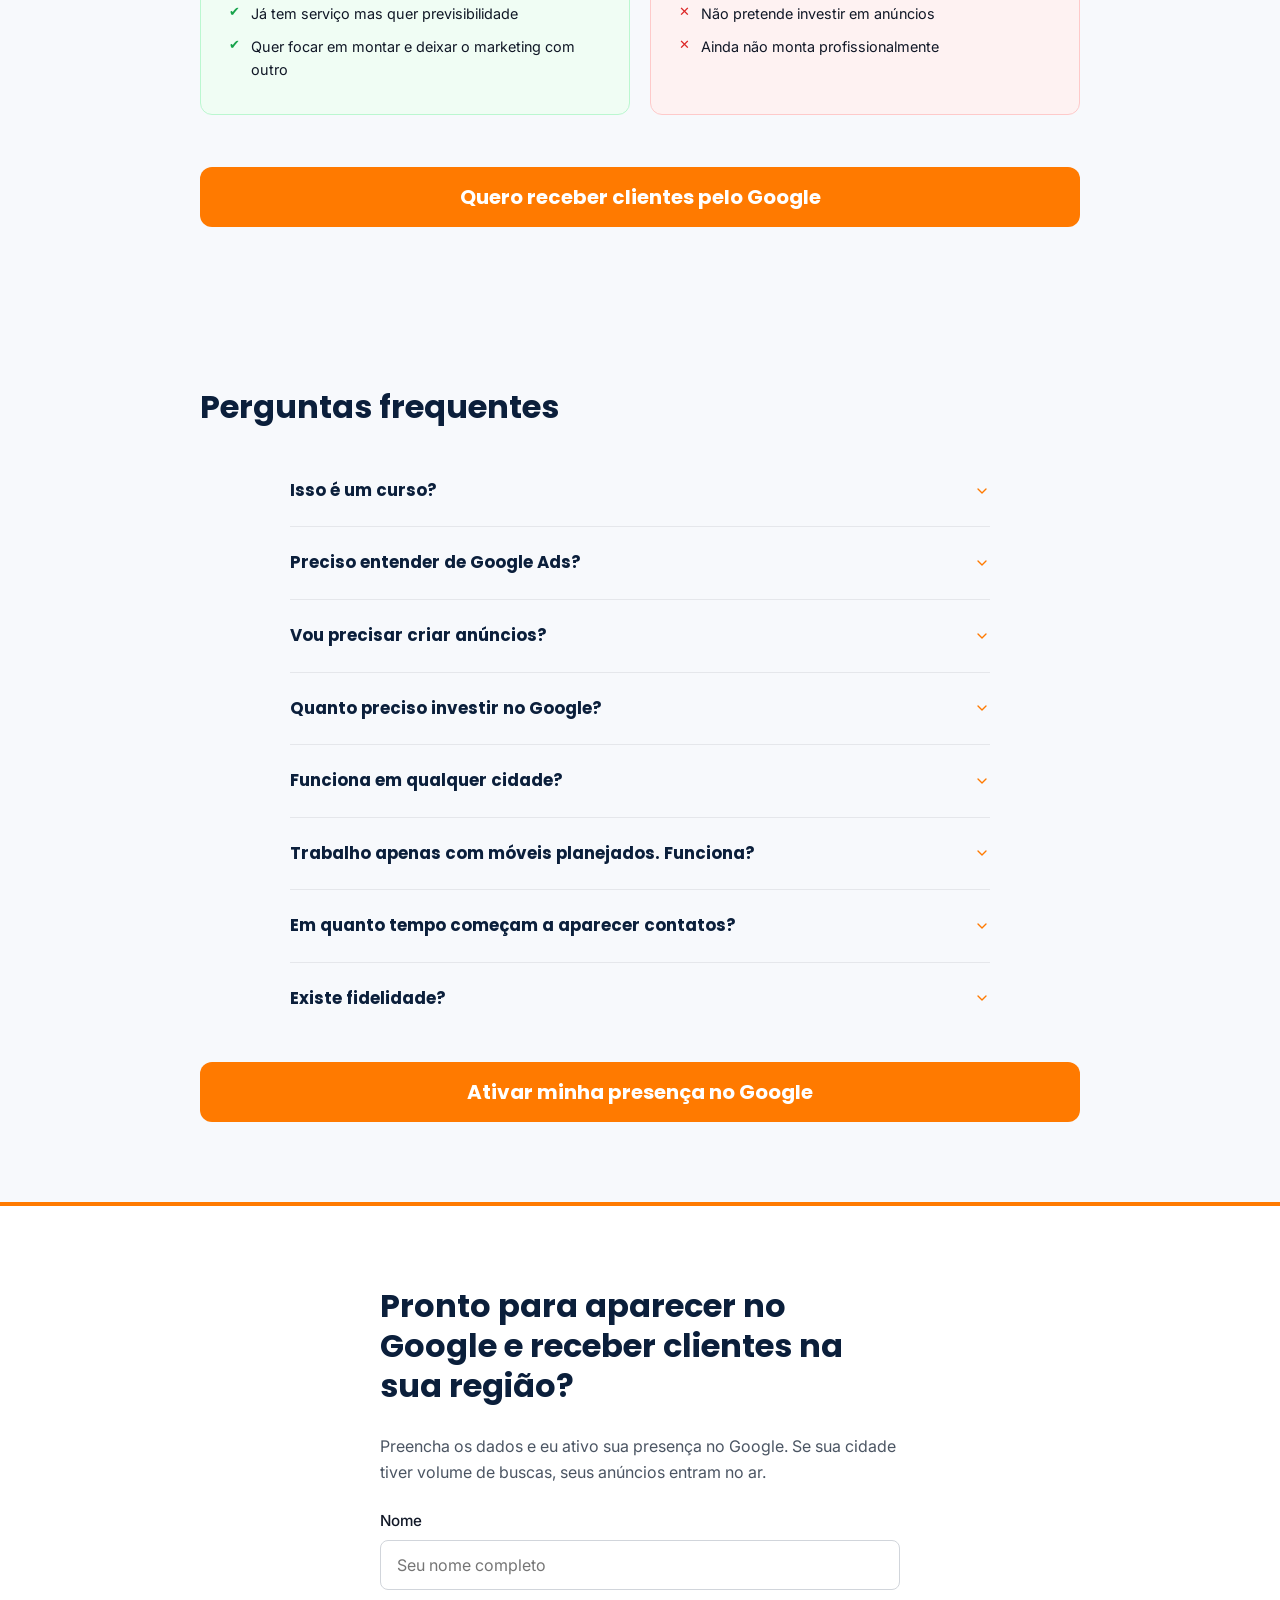
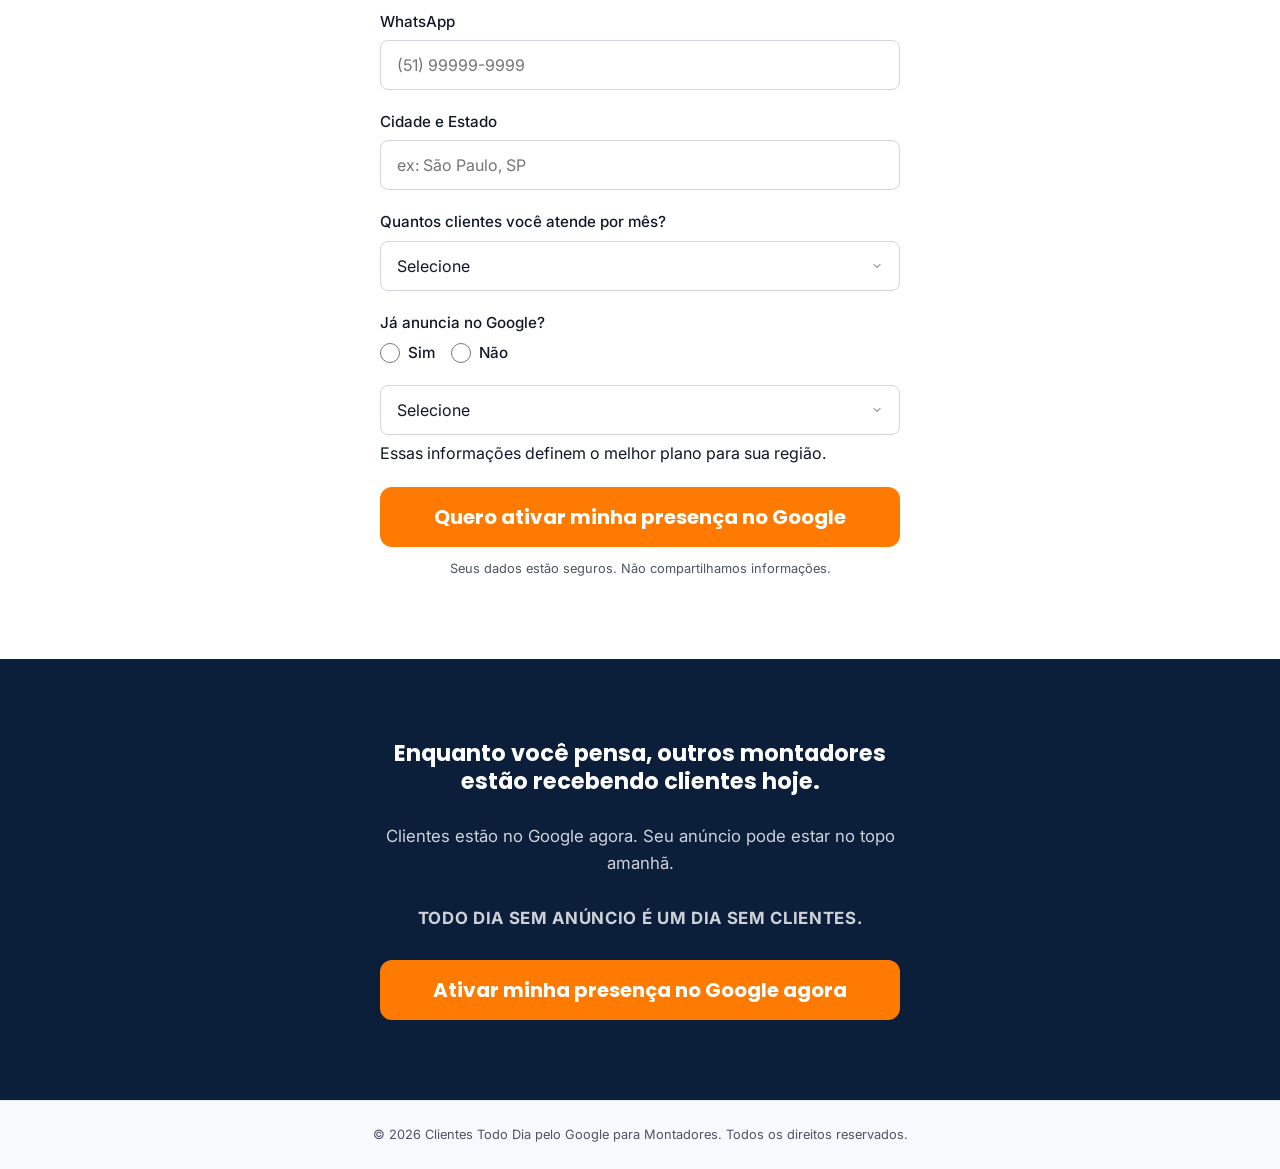
==== commit e824154f: "feat: create stylesheet and define responsive layout structure for landing page" ====
--- a/index.html
+++ b/index.html
@@ -397,8 +397,6 @@
           <span class="error-msg">Selecione Sim ou Não</span>
         </div>
         <div class="form-group">
-          <label for="investimento">Quanto pretende investir em anúncios por semana?</label>
-          <p class="form-context">Qual investimento semanal você consegue manter para aparecer no Google?</p>
           <select id="investimento" name="investimento">
             <option value="">Selecione</option>
             <option value="nao-tenho-dinheiro">Não tenho dinheiro para investir</option>
--- a/css/style.css
+++ b/css/style.css
@@ -361,6 +361,7 @@
 #como-funciona .cta-button,
 #investimento-section .cta-button,
 #enquanto-trabalha .cta-button,
+#mdi-framework .cta-button,
 #indicado .cta-button,
 #faq .cta-button {
   margin-top: 28px;
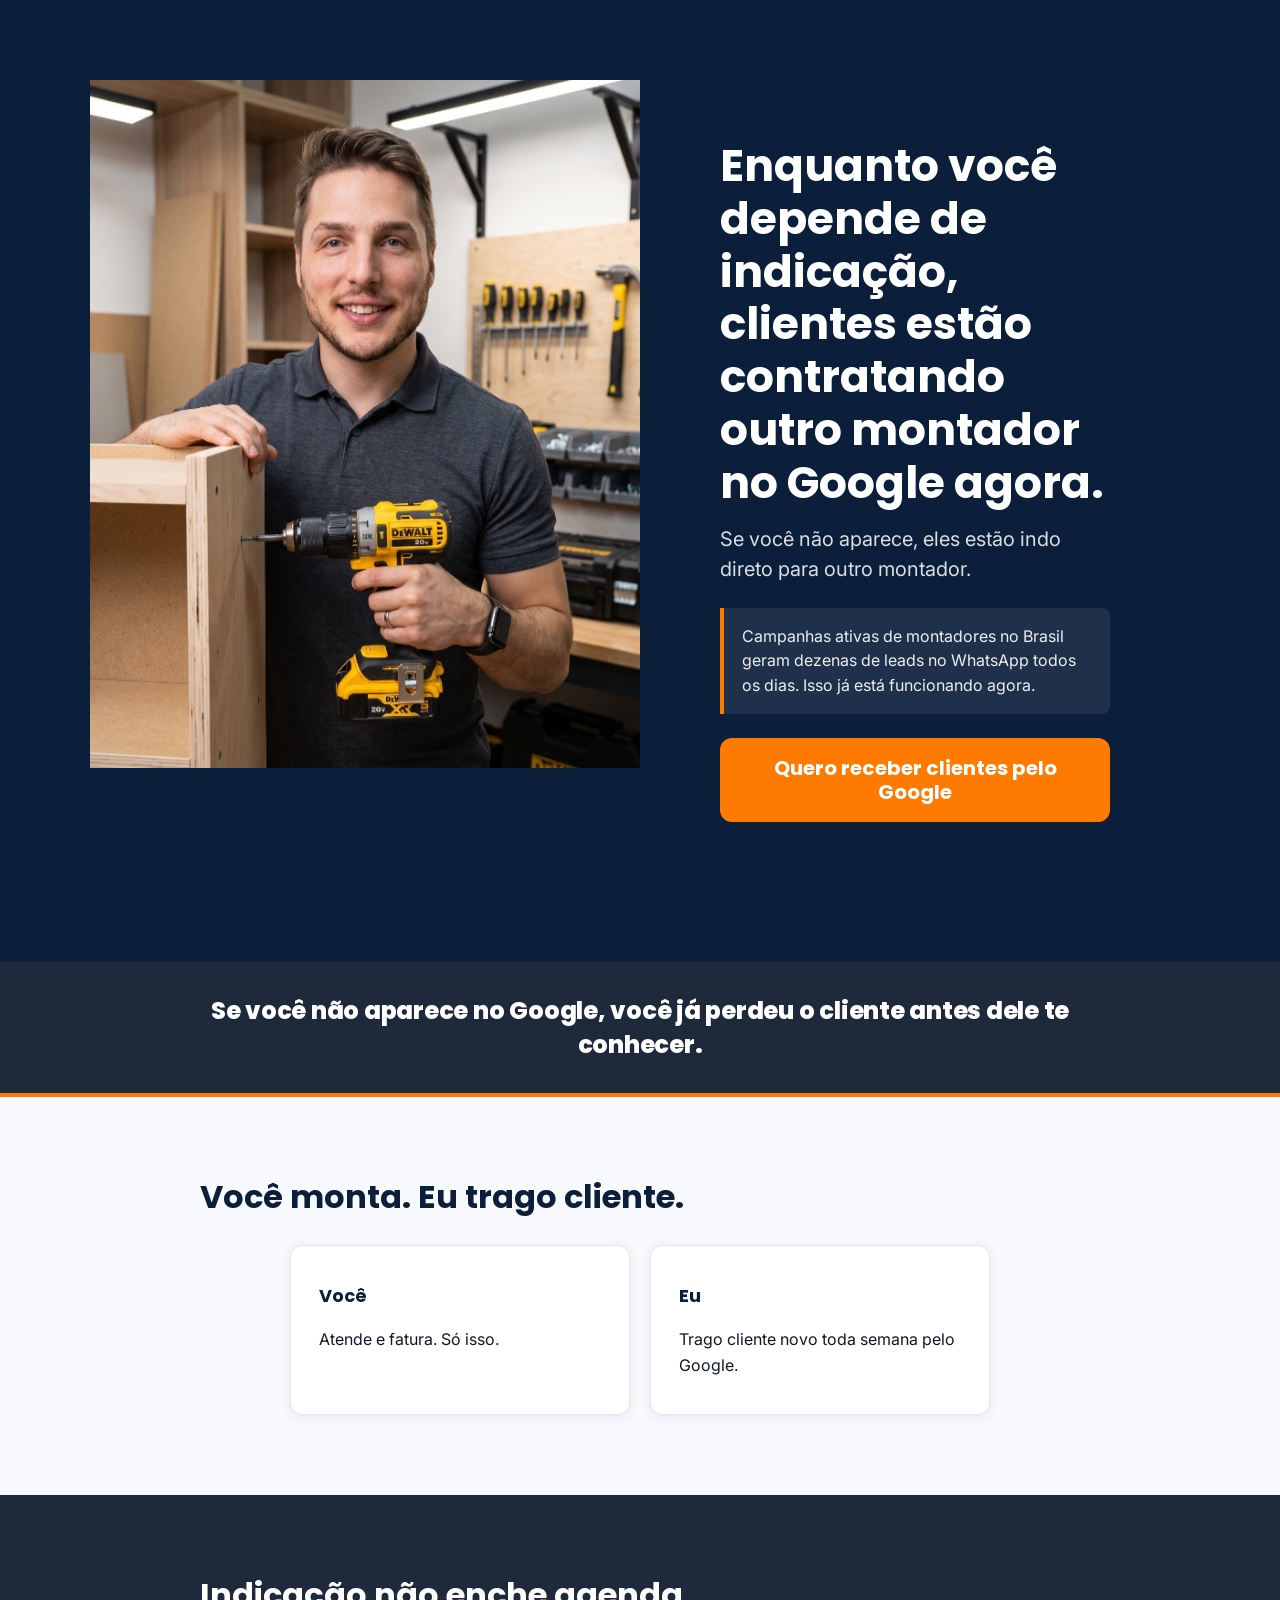
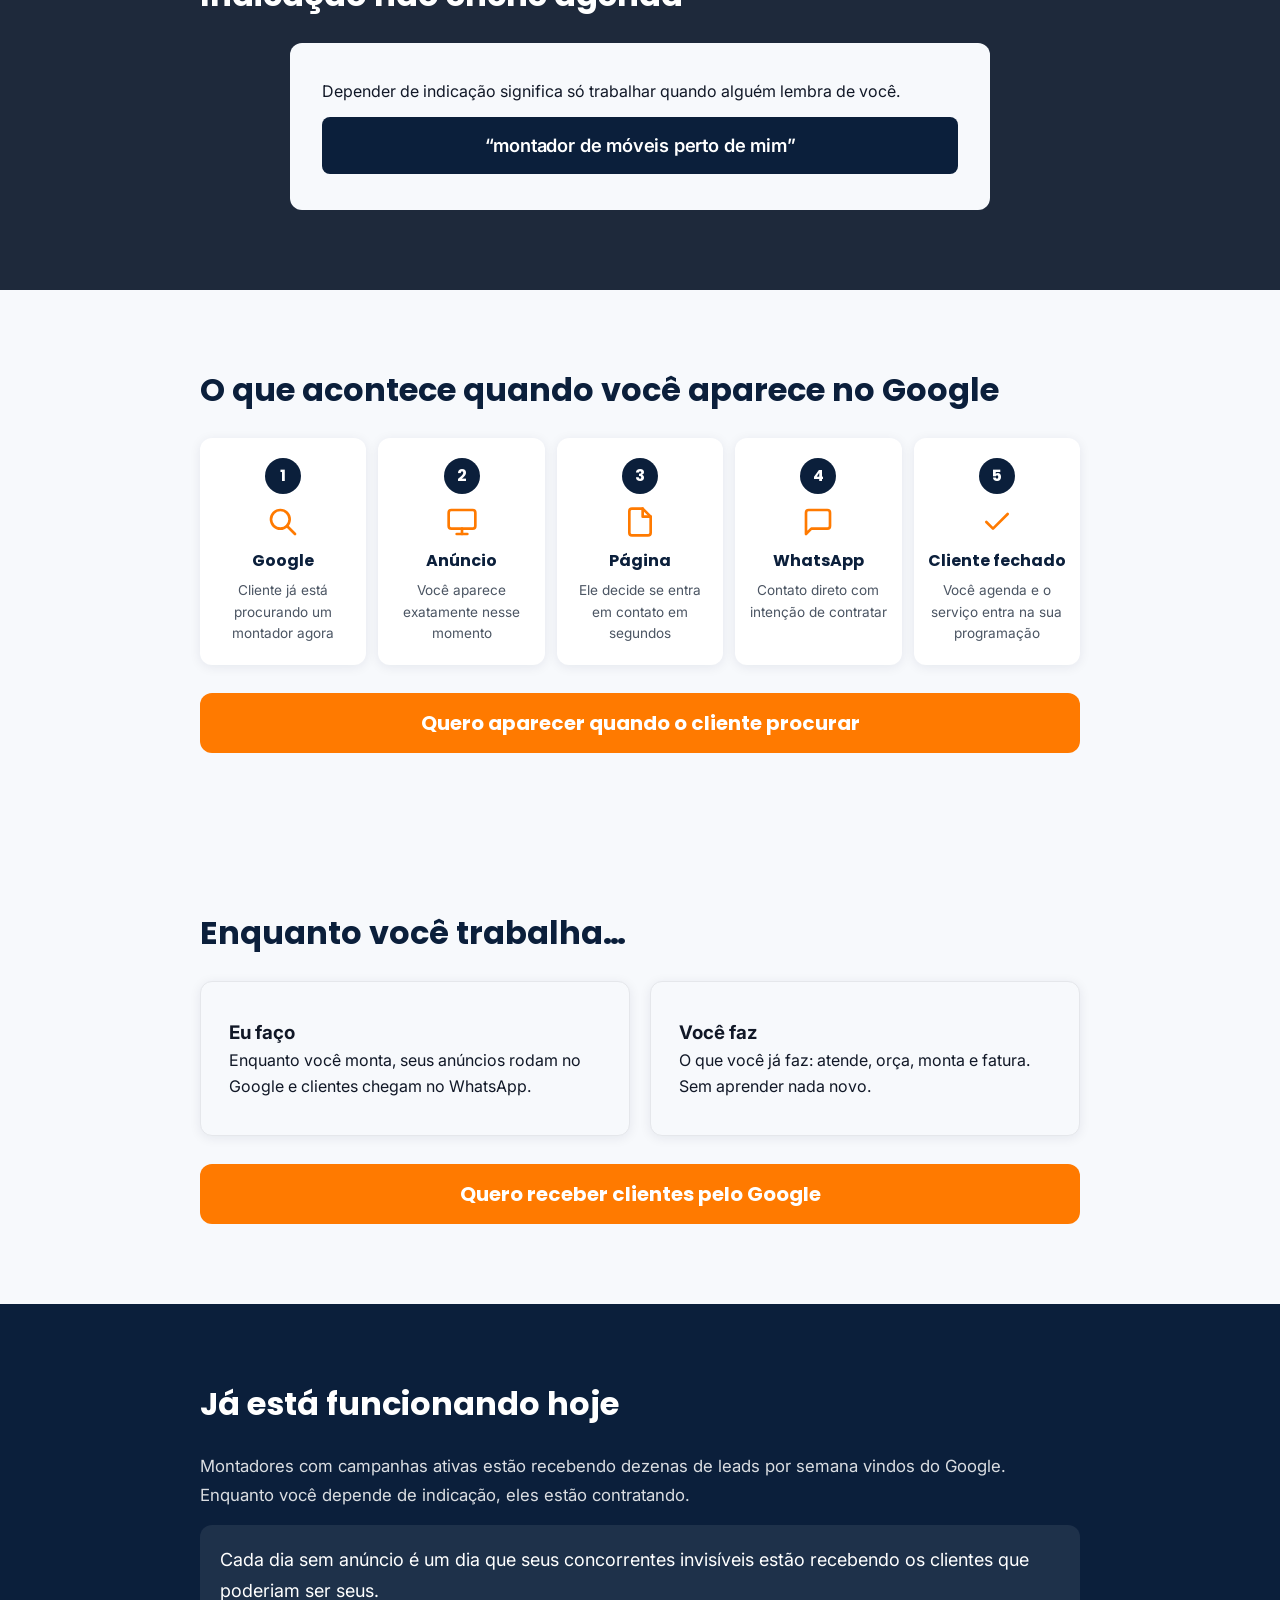
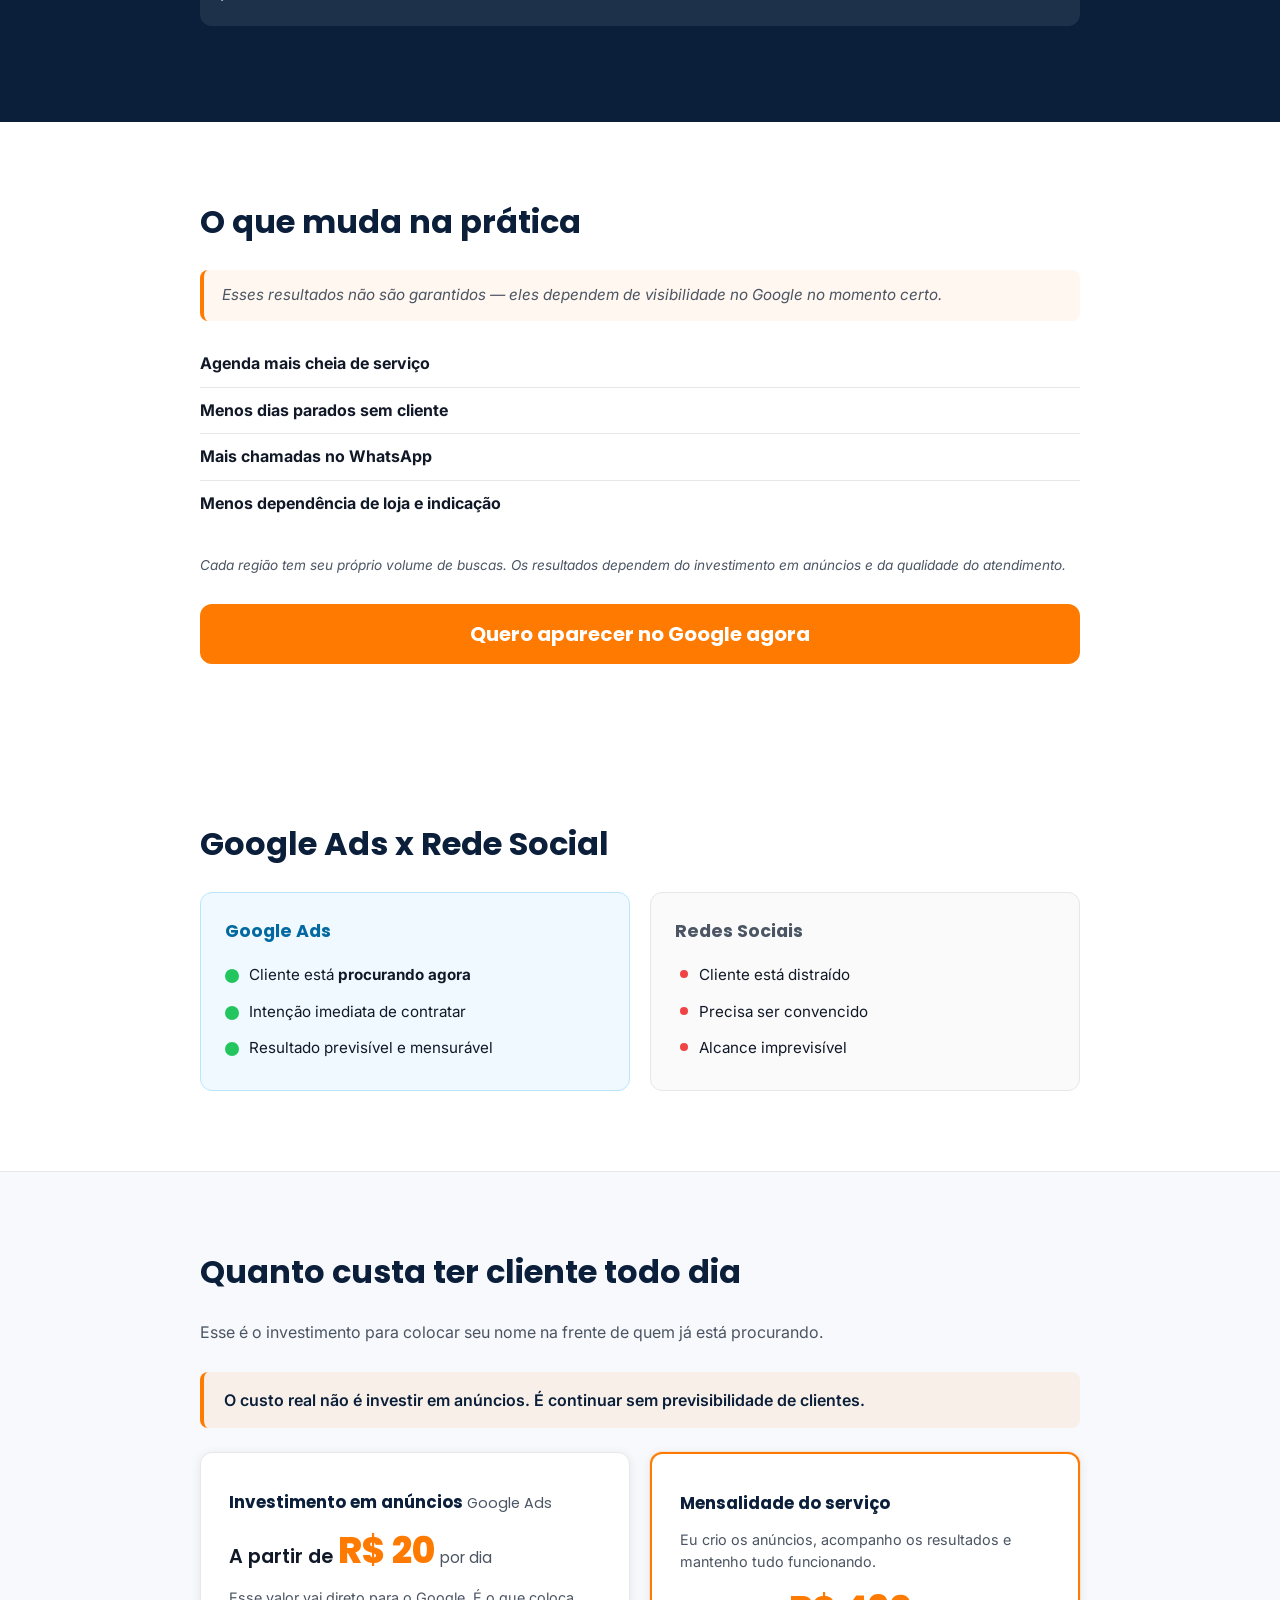
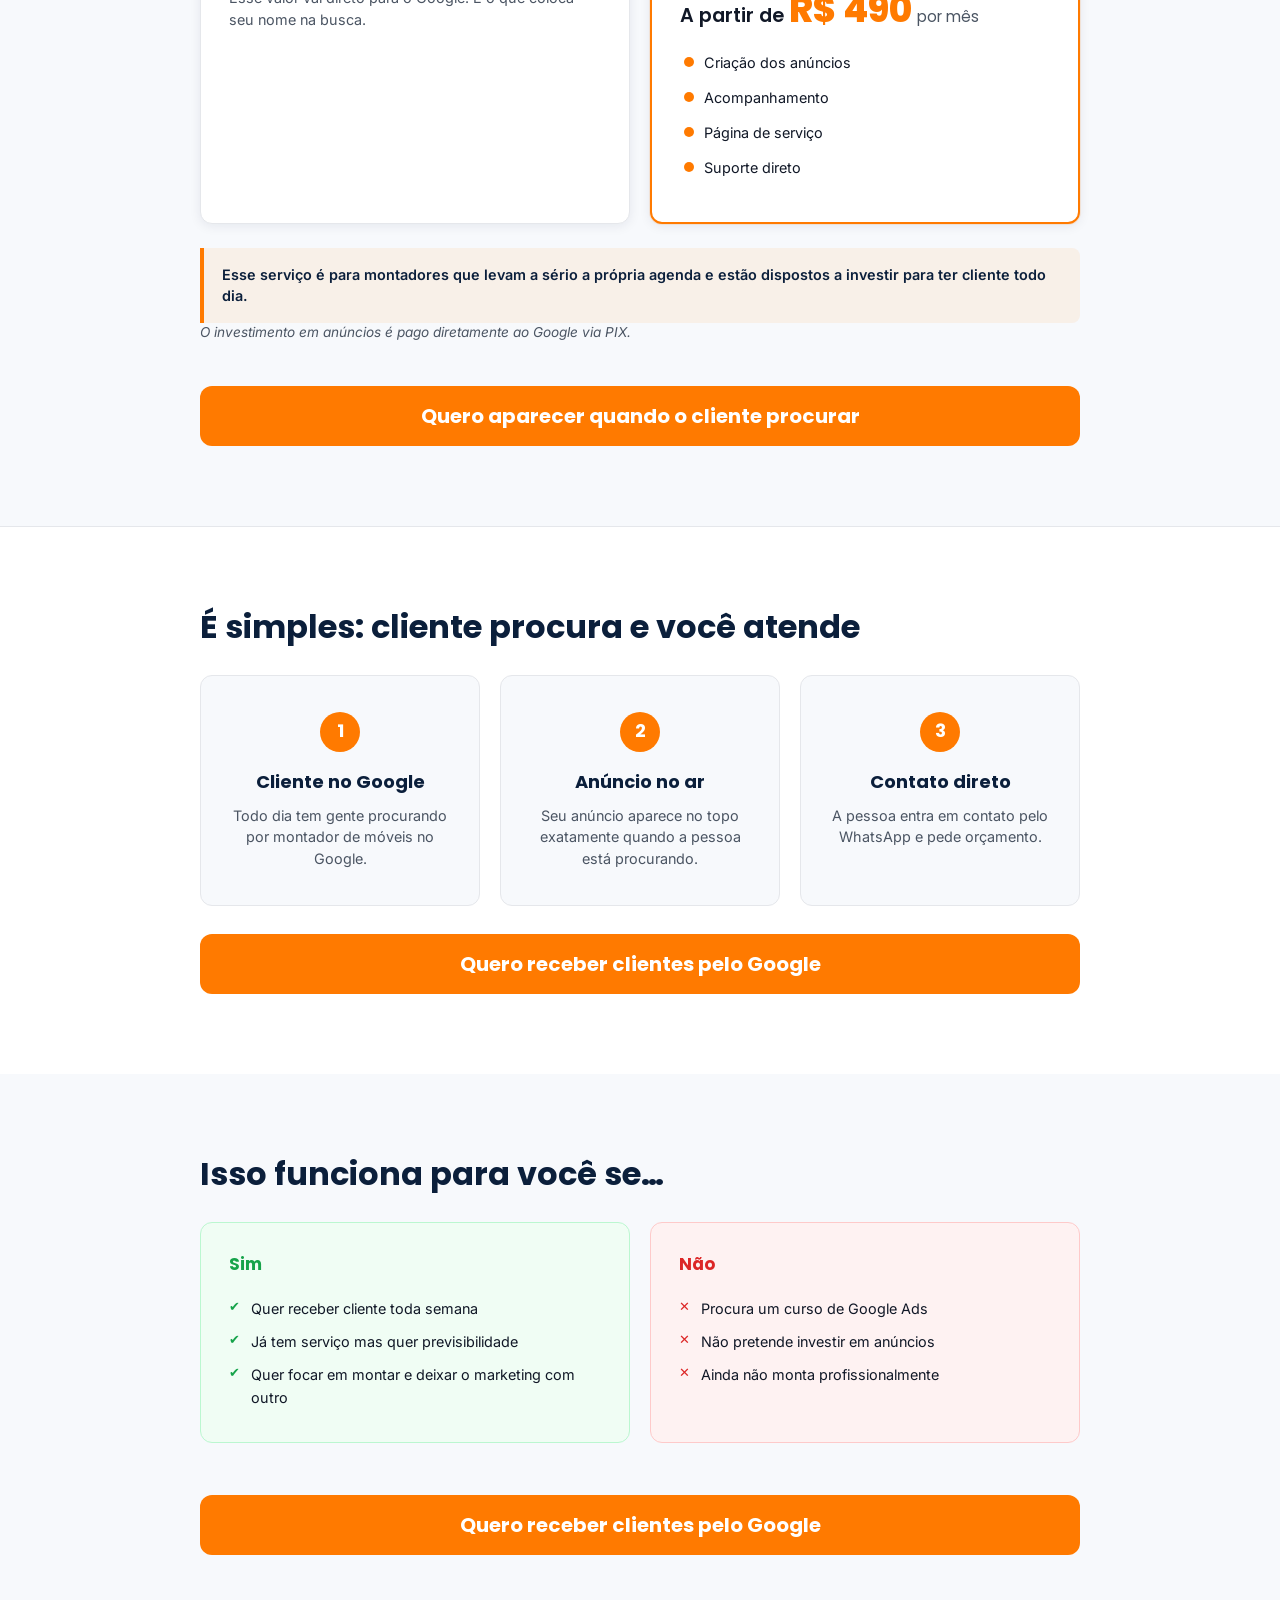
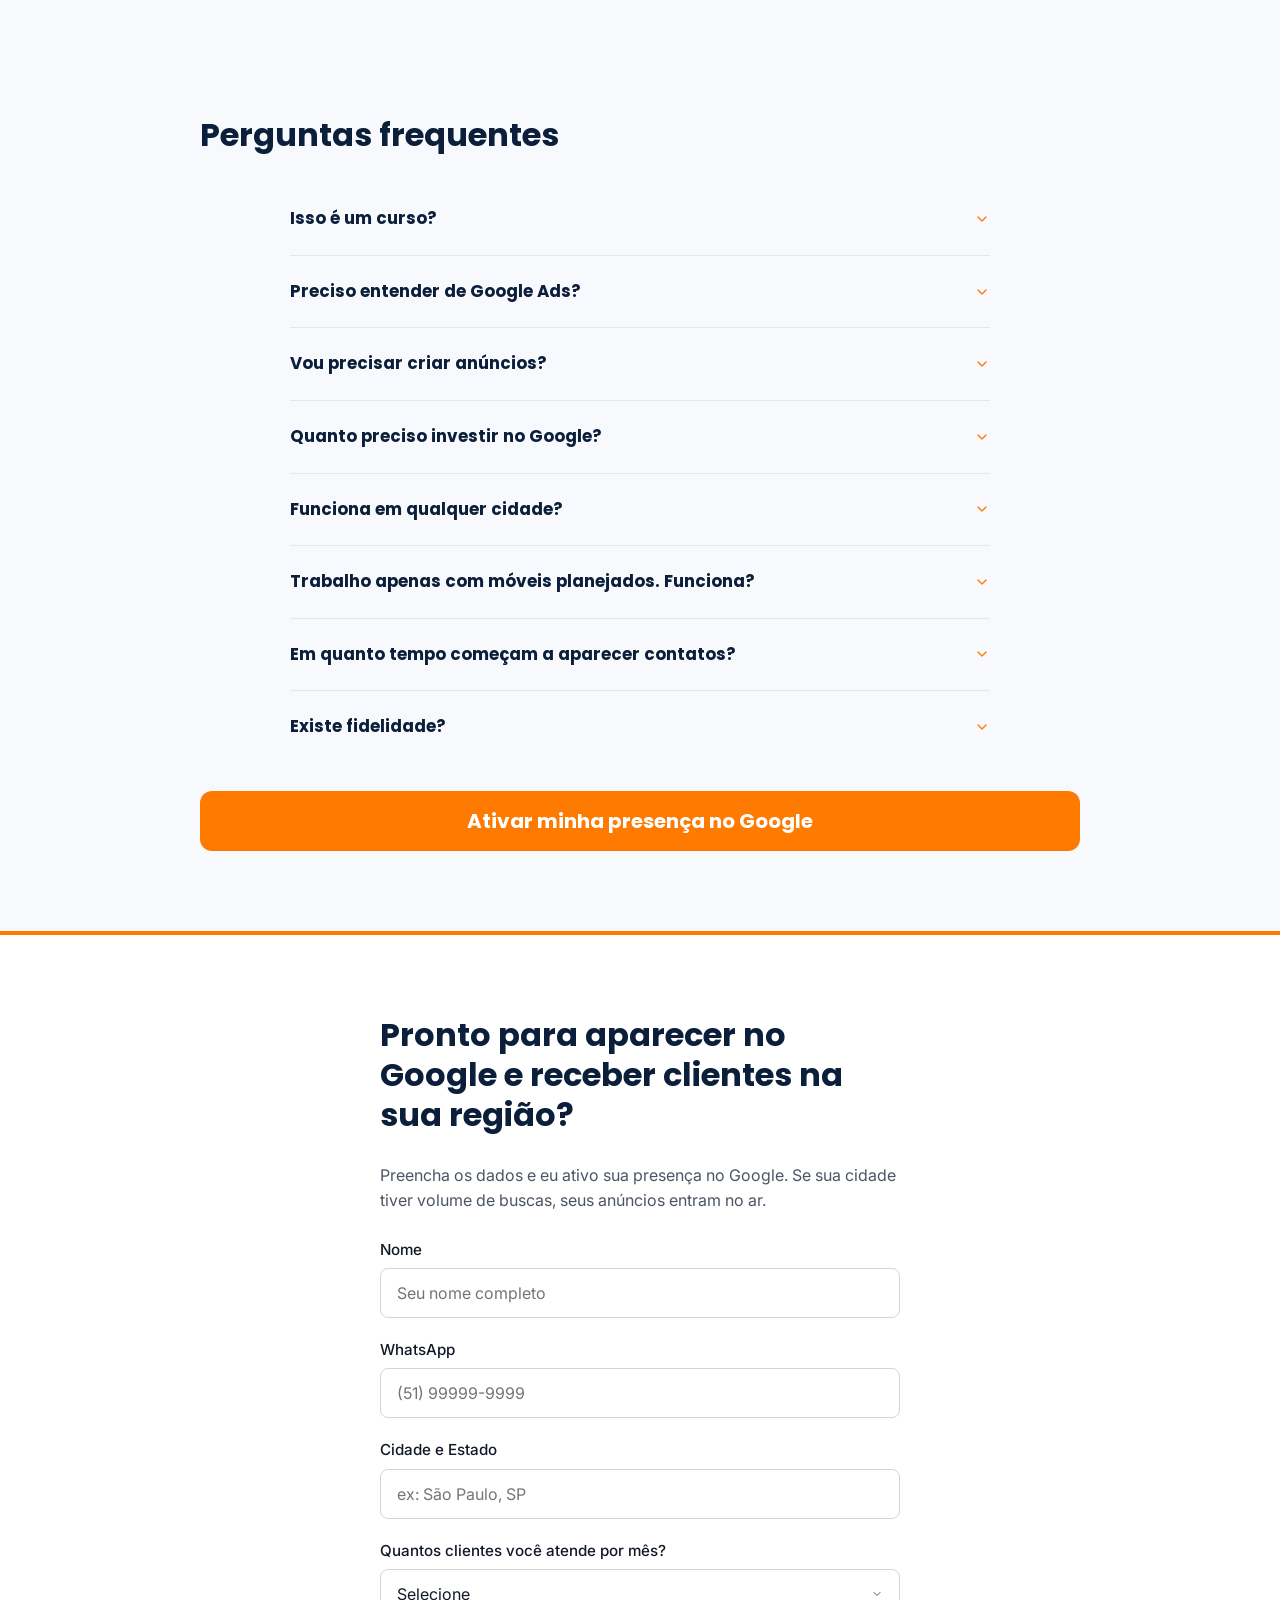
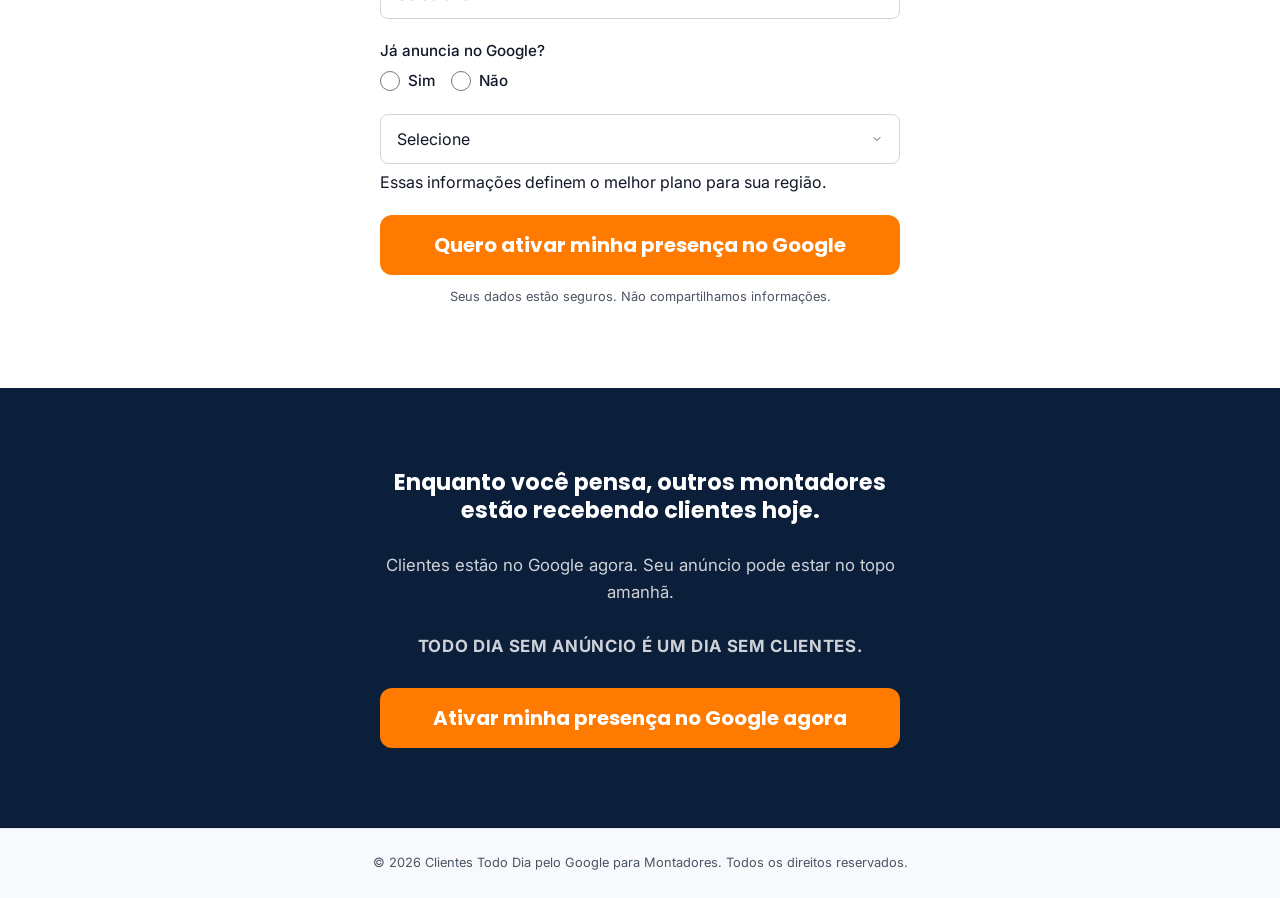
==== commit 0643e17f: "feat: create landing page stylesheet and refine hero and copy content" ====
--- a/index.html
+++ b/index.html
@@ -4,7 +4,7 @@
   <meta charset="UTF-8" />
   <meta name="viewport" content="width=device-width, initial-scale=1.0" />
   <title>Clientes Todo Dia pelo Google para Montadores de Móveis</title>
-  <meta name="description" content="Chega de depender de indicação. Clientes procuram montador de móveis no Google todo dia. Se você não aparece, eles contratam outro montador." />
+  <meta name="description" content="Clientes estão no Google agora procurando montador. Se você não aparece, eles contratam outro." />
   <link rel="preconnect" href="https://fonts.googleapis.com" />
   <link rel="preconnect" href="https://fonts.gstatic.com" crossorigin />
   <link href="https://fonts.googleapis.com/css2?family=Inter:wght@400;500;600&family=Poppins:wght@700;800&display=swap" rel="stylesheet" />
@@ -21,8 +21,7 @@
         <h1>Enquanto você depende de indicação, clientes estão contratando outro montador no Google agora.</h1>
         <p class="hero-sub">Se você não aparece, eles estão indo direto para outro montador.</p>
         <div class="authority-badge">
-          <p>Todos os dias, campanhas ativas de montadores no Brasil geram dezenas de leads no WhatsApp vindos do Google. Isso já está funcionando agora.</p>
-          <p>Hoje uso o que aprendi para fazer o mesmo por montadores que querem agenda cheia e fluxo constante de cliente.</p>
+          <p>Campanhas ativas de montadores no Brasil geram dezenas de leads no WhatsApp todos os dias. Isso já está funcionando agora.</p>
         </div>
         <a href="#divisao" class="cta-button">Quero receber clientes pelo Google</a>
       </div>
@@ -38,7 +37,6 @@
   <section id="divisao">
     <div class="container">
       <h2>Você monta. Eu trago cliente.</h2>
-      <p class="tension-highlight">Enquanto você lê isso, clientes estão no Google escolhendo um montador. Não saber quem é você.</p>
       <div class="divisao-grid">
         <div class="divisao-card">
           <h3>Você</h3>
@@ -56,8 +54,7 @@
     <div class="container">
       <h2>Indicação não enche agenda</h2>
       <div class="card-problema">
-        <p>Depender de indicação significa uma coisa simples: você só trabalha quando alguém lembra de você.</p>
-        <p>Enquanto isso, clientes que estão prontos para contratar estão escolhendo outro montador no Google — sem você ver.</p>
+        <p>Depender de indicação significa só trabalhar quando alguém lembra de você.</p>
         <div class="search-highlight">&ldquo;montador de móveis perto de mim&rdquo;</div>
       </div>
     </div>
@@ -75,10 +72,8 @@
           <h3>Google</h3>
           <p>Cliente já está procurando um montador agora</p>
         </div>
-        <div class="step-arrow">
-          <svg width="24" height="24" viewBox="0 0 24 24" fill="none" stroke="#0B1F3B" stroke-width="2" stroke-linecap="round" stroke-linejoin="round"><polyline points="9 18 15 12 9 6"/></svg>
-        </div>
-        <div class="step-card">
+
+<div class="step-card">
           <div class="step-number">2</div>
           <div class="step-icon">
             <svg width="32" height="32" viewBox="0 0 24 24" fill="none" stroke="#FF7A00" stroke-width="2" stroke-linecap="round" stroke-linejoin="round"><rect x="2" y="3" width="20" height="14" rx="2"/><line x1="8" y1="21" x2="16" y2="21"/><line x1="12" y1="17" x2="12" y2="21"/></svg>
@@ -86,10 +81,8 @@
           <h3>Anúncio</h3>
           <p>Você aparece exatamente nesse momento</p>
         </div>
-        <div class="step-arrow">
-          <svg width="24" height="24" viewBox="0 0 24 24" fill="none" stroke="#0B1F3B" stroke-width="2" stroke-linecap="round" stroke-linejoin="round"><polyline points="9 18 15 12 9 6"/></svg>
-        </div>
-        <div class="step-card">
+
+<div class="step-card">
           <div class="step-number">3</div>
           <div class="step-icon">
             <svg width="32" height="32" viewBox="0 0 24 24" fill="none" stroke="#FF7A00" stroke-width="2" stroke-linecap="round" stroke-linejoin="round"><path d="M14 2H6a2 2 0 0 0-2 2v16a2 2 0 0 0 2 2h12a2 2 0 0 0 2-2V8z"/><polyline points="14 2 14 8 20 8"/></svg>
@@ -97,10 +90,8 @@
           <h3>Página</h3>
           <p>Ele decide se entra em contato em segundos</p>
         </div>
-        <div class="step-arrow">
-          <svg width="24" height="24" viewBox="0 0 24 24" fill="none" stroke="#0B1F3B" stroke-width="2" stroke-linecap="round" stroke-linejoin="round"><polyline points="9 18 15 12 9 6"/></svg>
-        </div>
-        <div class="step-card">
+
+<div class="step-card">
           <div class="step-number">4</div>
           <div class="step-icon">
             <svg width="32" height="32" viewBox="0 0 24 24" fill="none" stroke="#FF7A00" stroke-width="2" stroke-linecap="round" stroke-linejoin="round"><path d="M21 15a2 2 0 0 1-2 2H7l-4 4V5a2 2 0 0 1 2-2h14a2 2 0 0 1 2 2z"/></svg>
@@ -108,10 +99,8 @@
           <h3>WhatsApp</h3>
           <p>Contato direto com intenção de contratar</p>
         </div>
-        <div class="step-arrow">
-          <svg width="24" height="24" viewBox="0 0 24 24" fill="none" stroke="#0B1F3B" stroke-width="2" stroke-linecap="round" stroke-linejoin="round"><polyline points="9 18 15 12 9 6"/></svg>
-        </div>
-        <div class="step-card">
+
+<div class="step-card">
           <div class="step-number">5</div>
           <div class="step-icon">
             <svg width="32" height="32" viewBox="0 0 24 24" fill="none" stroke="#FF7A00" stroke-width="2" stroke-linecap="round" stroke-linejoin="round"><polyline points="20 6 9 17 4 12"/></svg>
--- a/css/style.css
+++ b/css/style.css
@@ -258,14 +258,6 @@
   color: var(--text-light);
 }
 
-.step-arrow {
-  padding: 6px 0;
-  display: flex;
-  justify-content: center;
-  opacity: 0.4;
-  transform: rotate(90deg);
-}
-
 /* === AUTORIDADE === */
 #autoridade {
   background: var(--primary);
@@ -1228,10 +1220,6 @@
     margin: 0;
   }
 
-  .step-arrow {
-    display: none;
-  }
-
   .step-card:first-child {
     grid-column: 1 / -1;
     max-width: 50%;
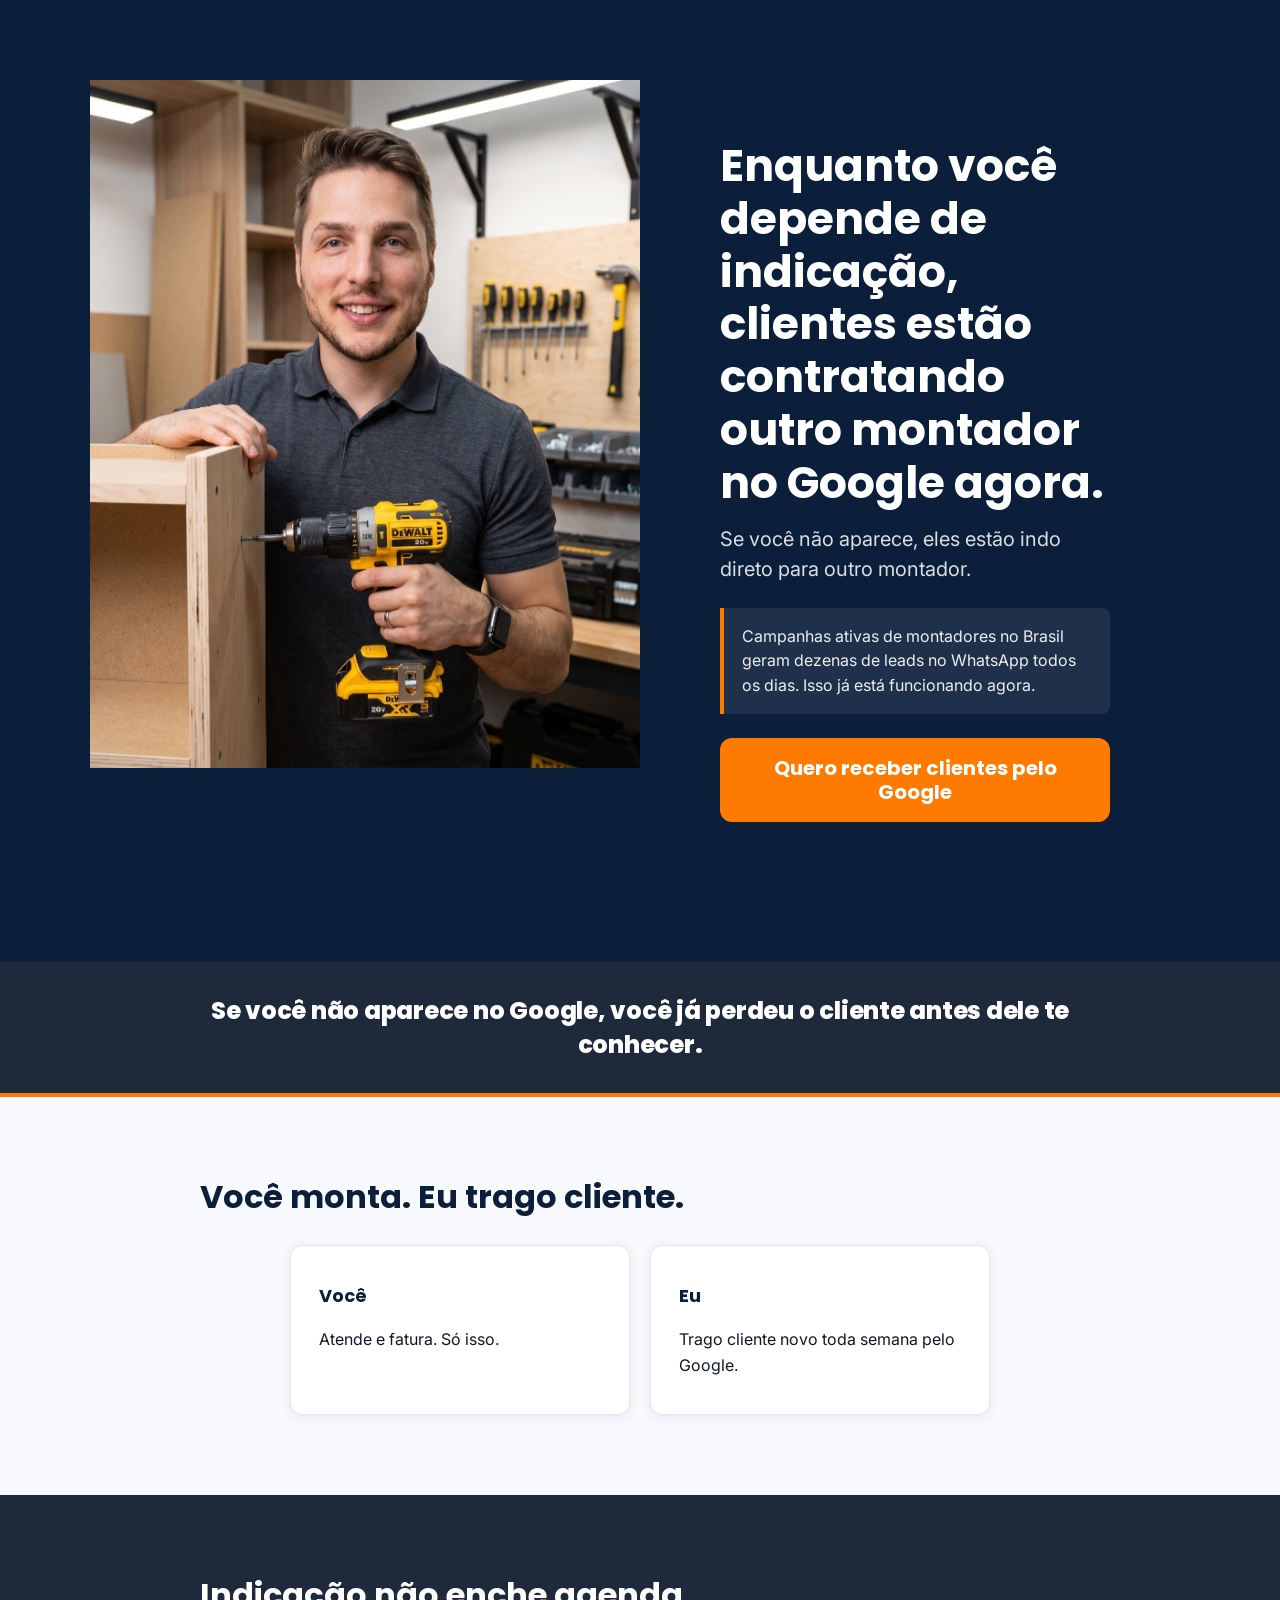
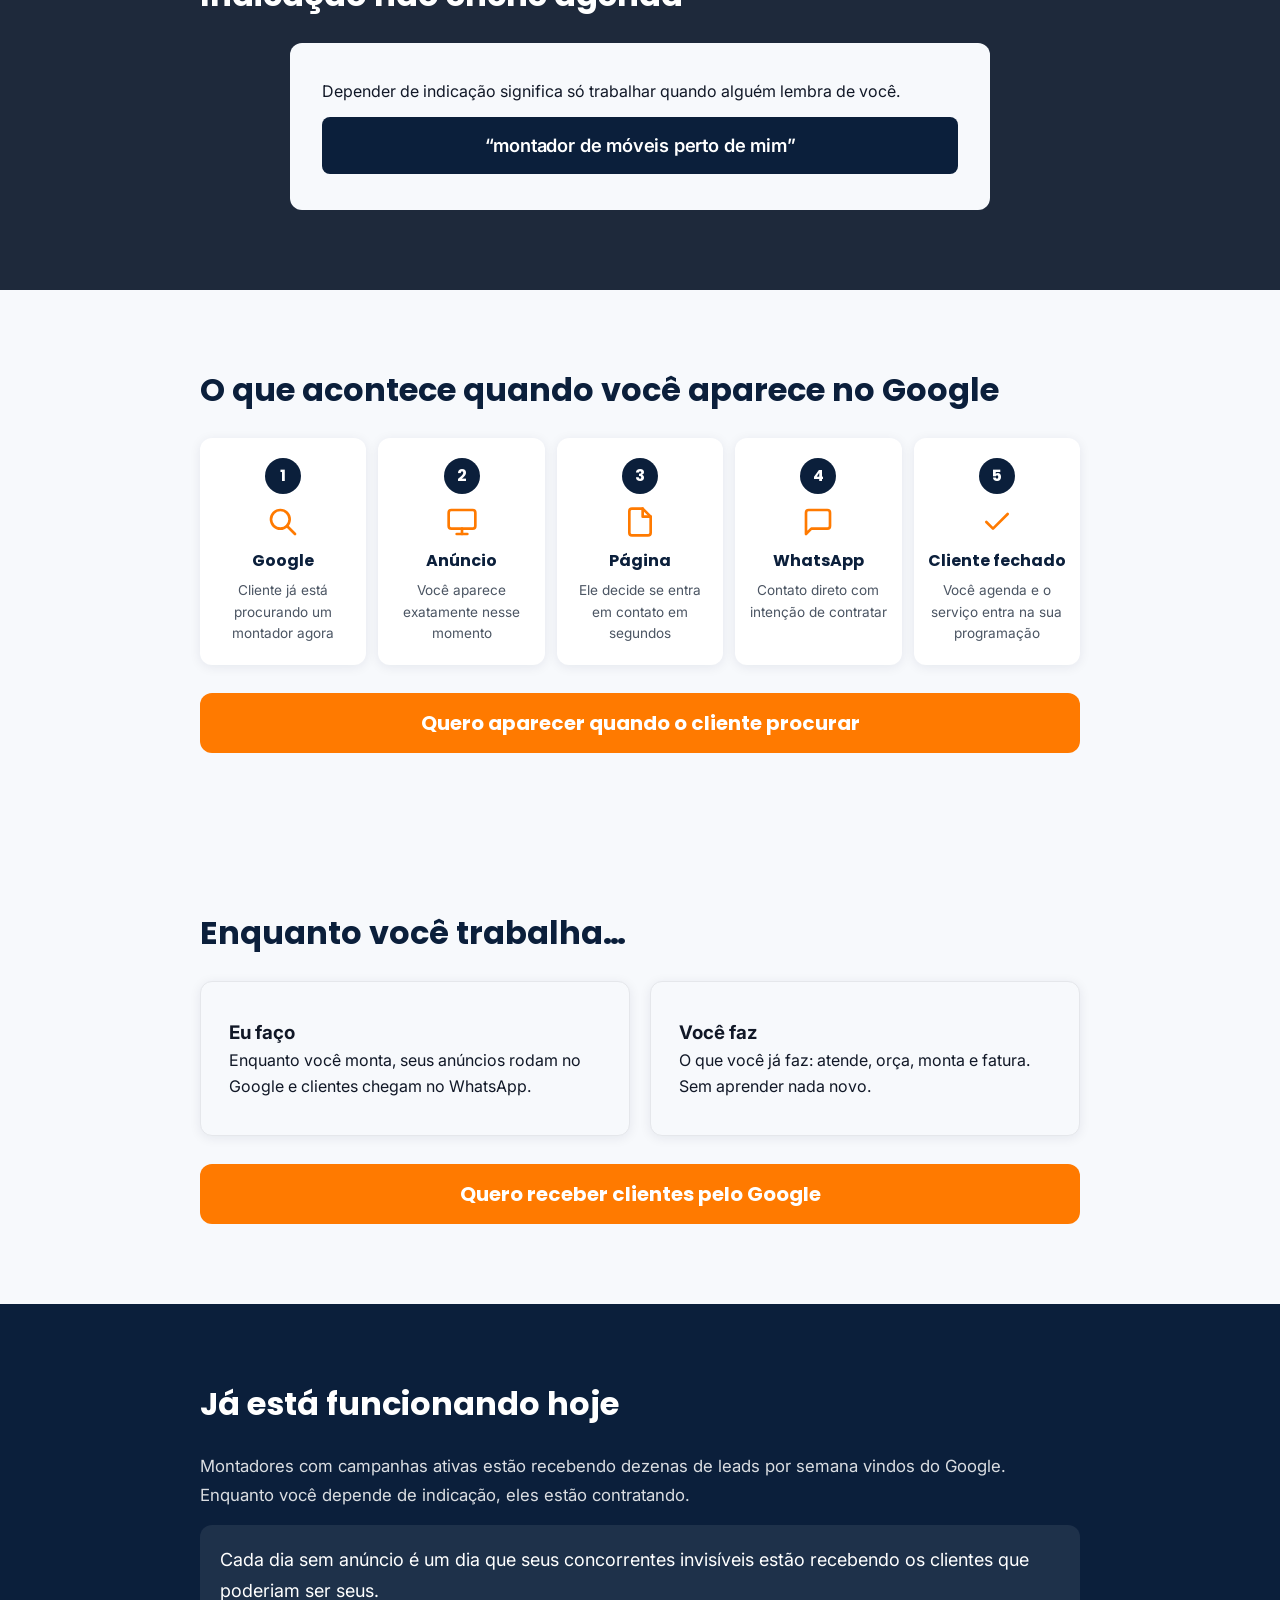
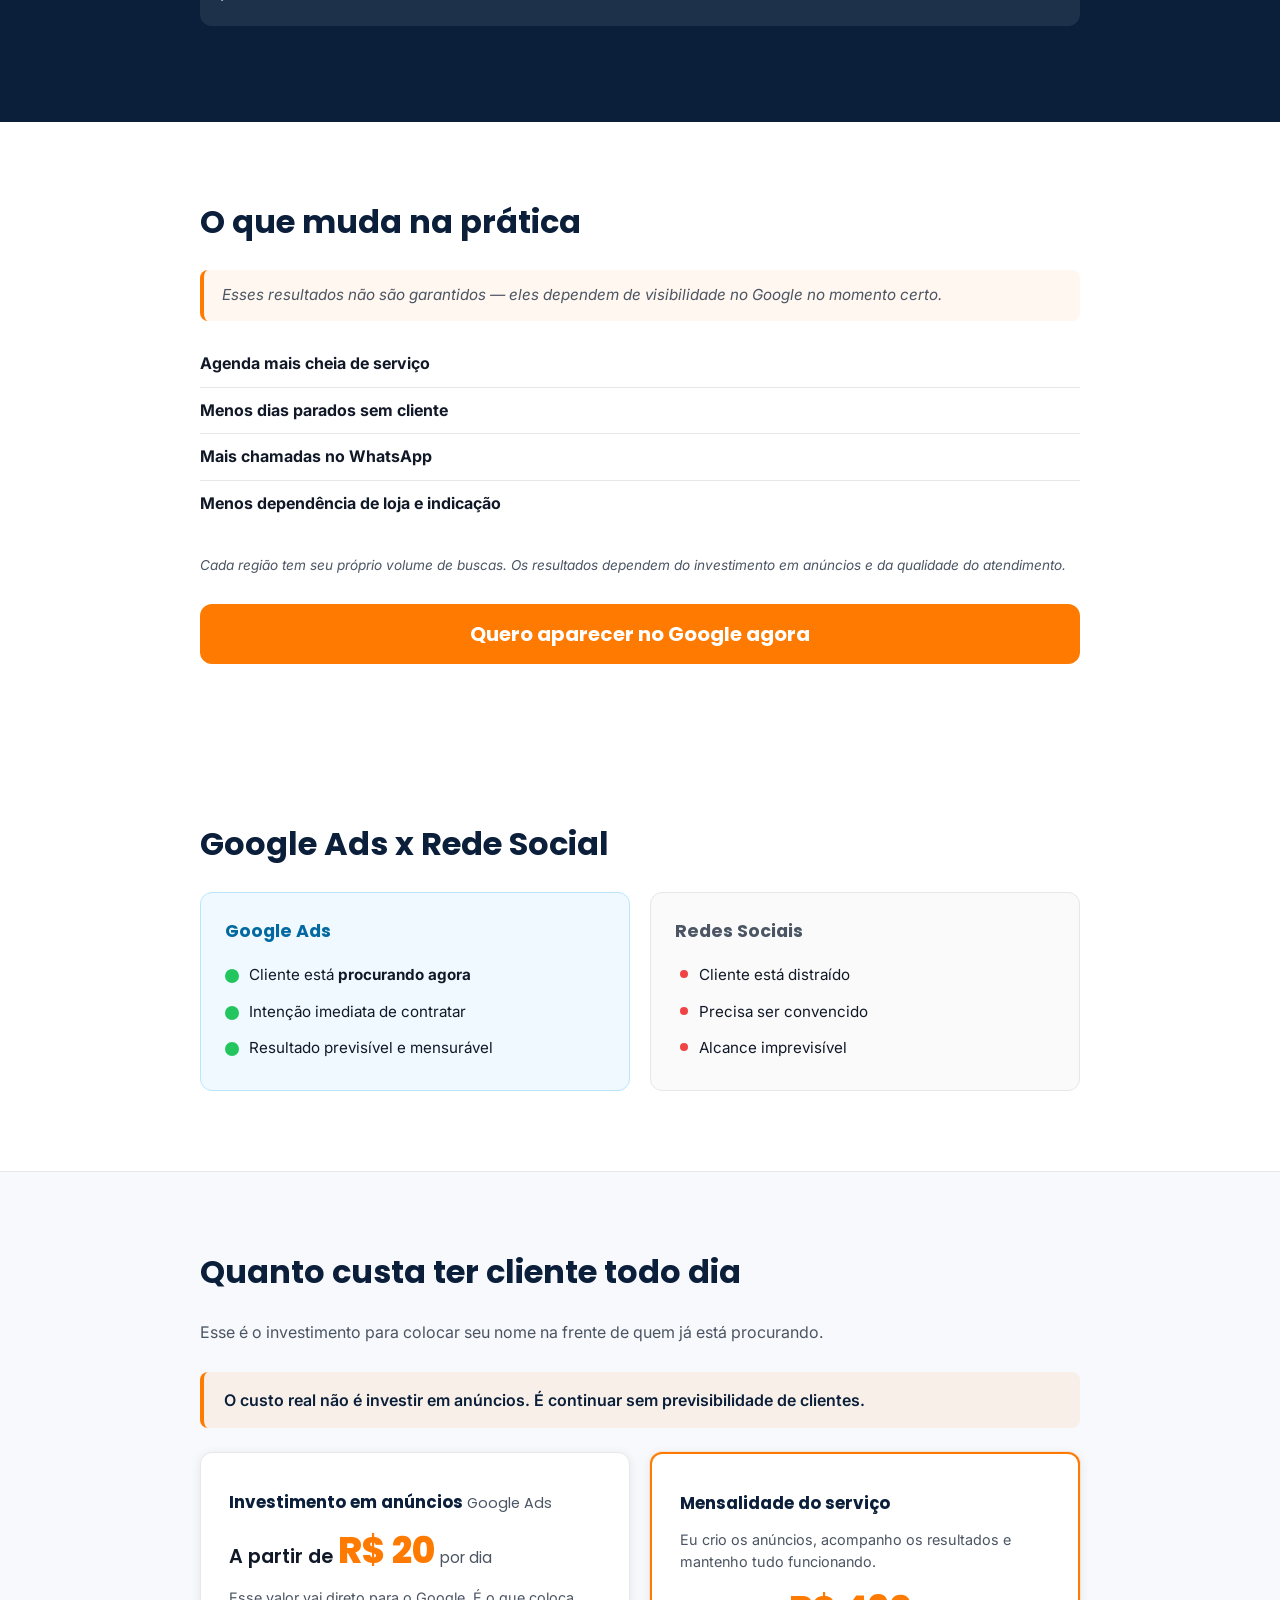
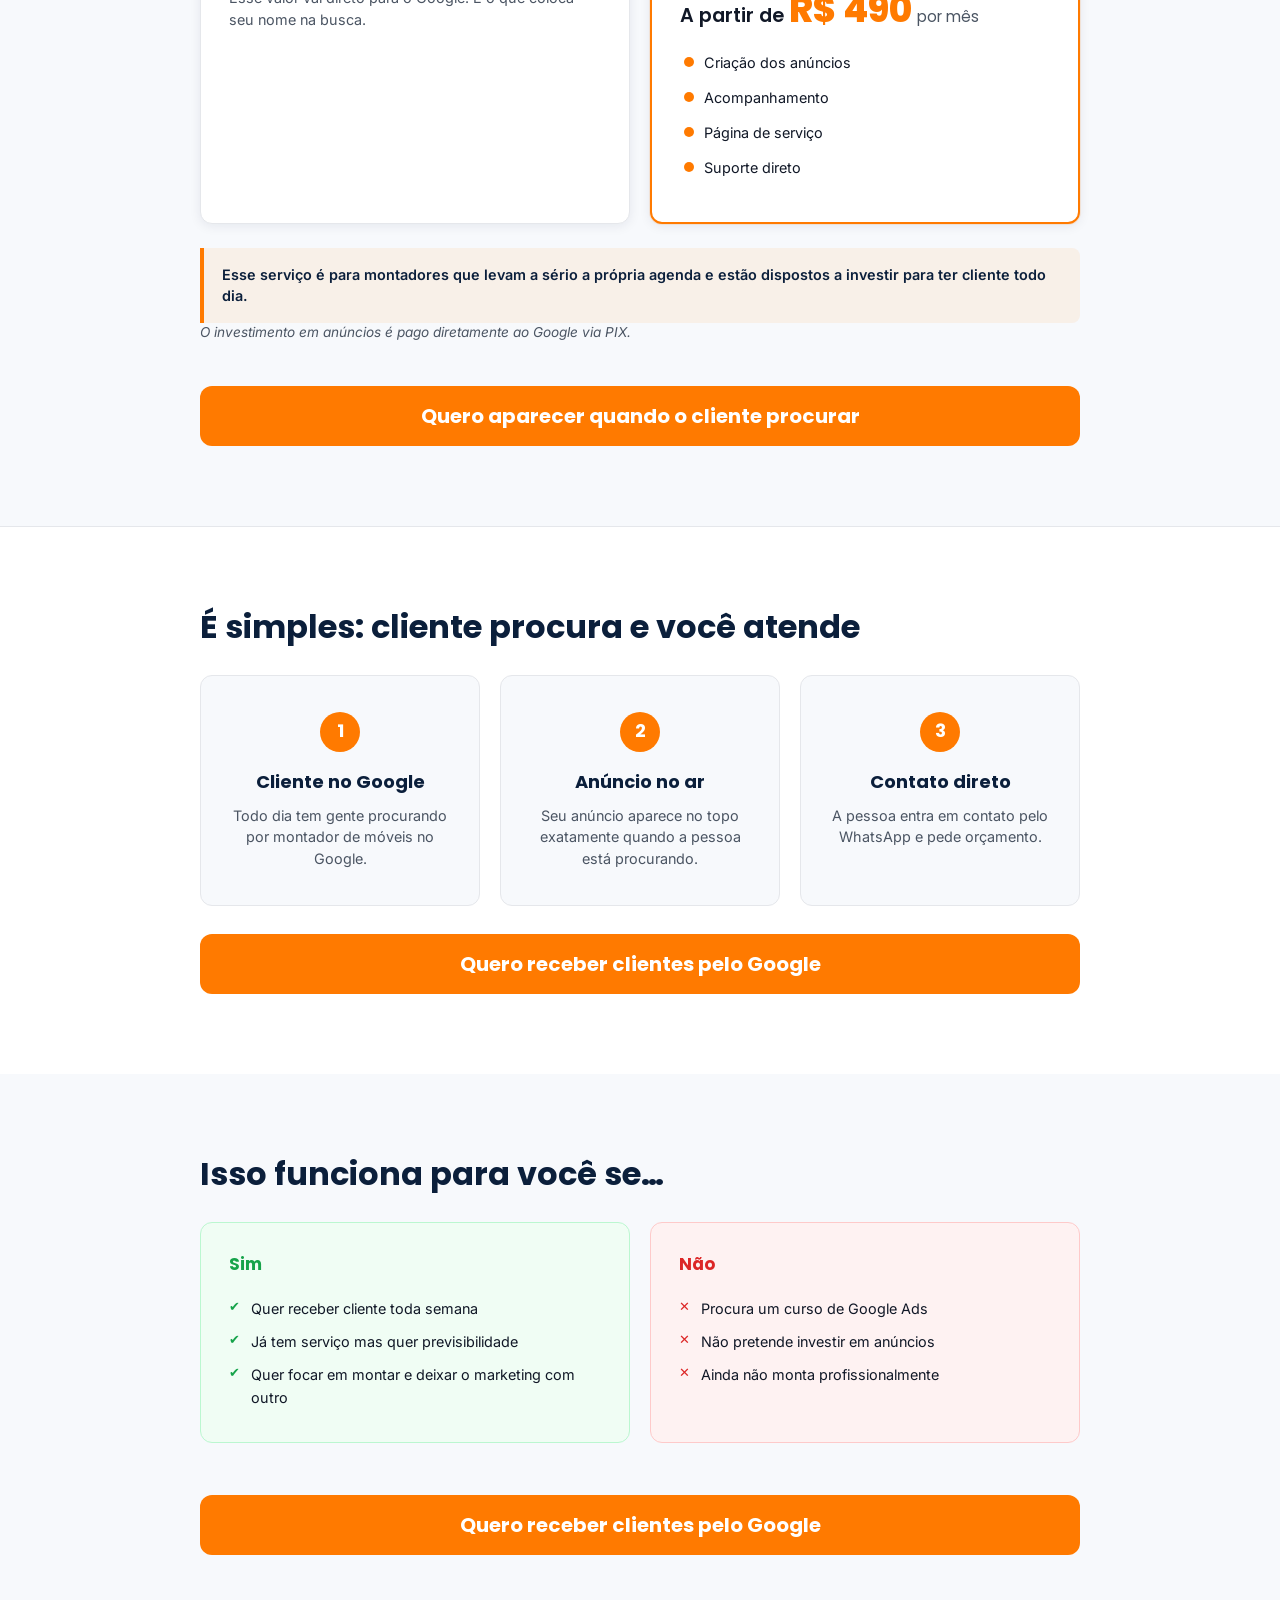
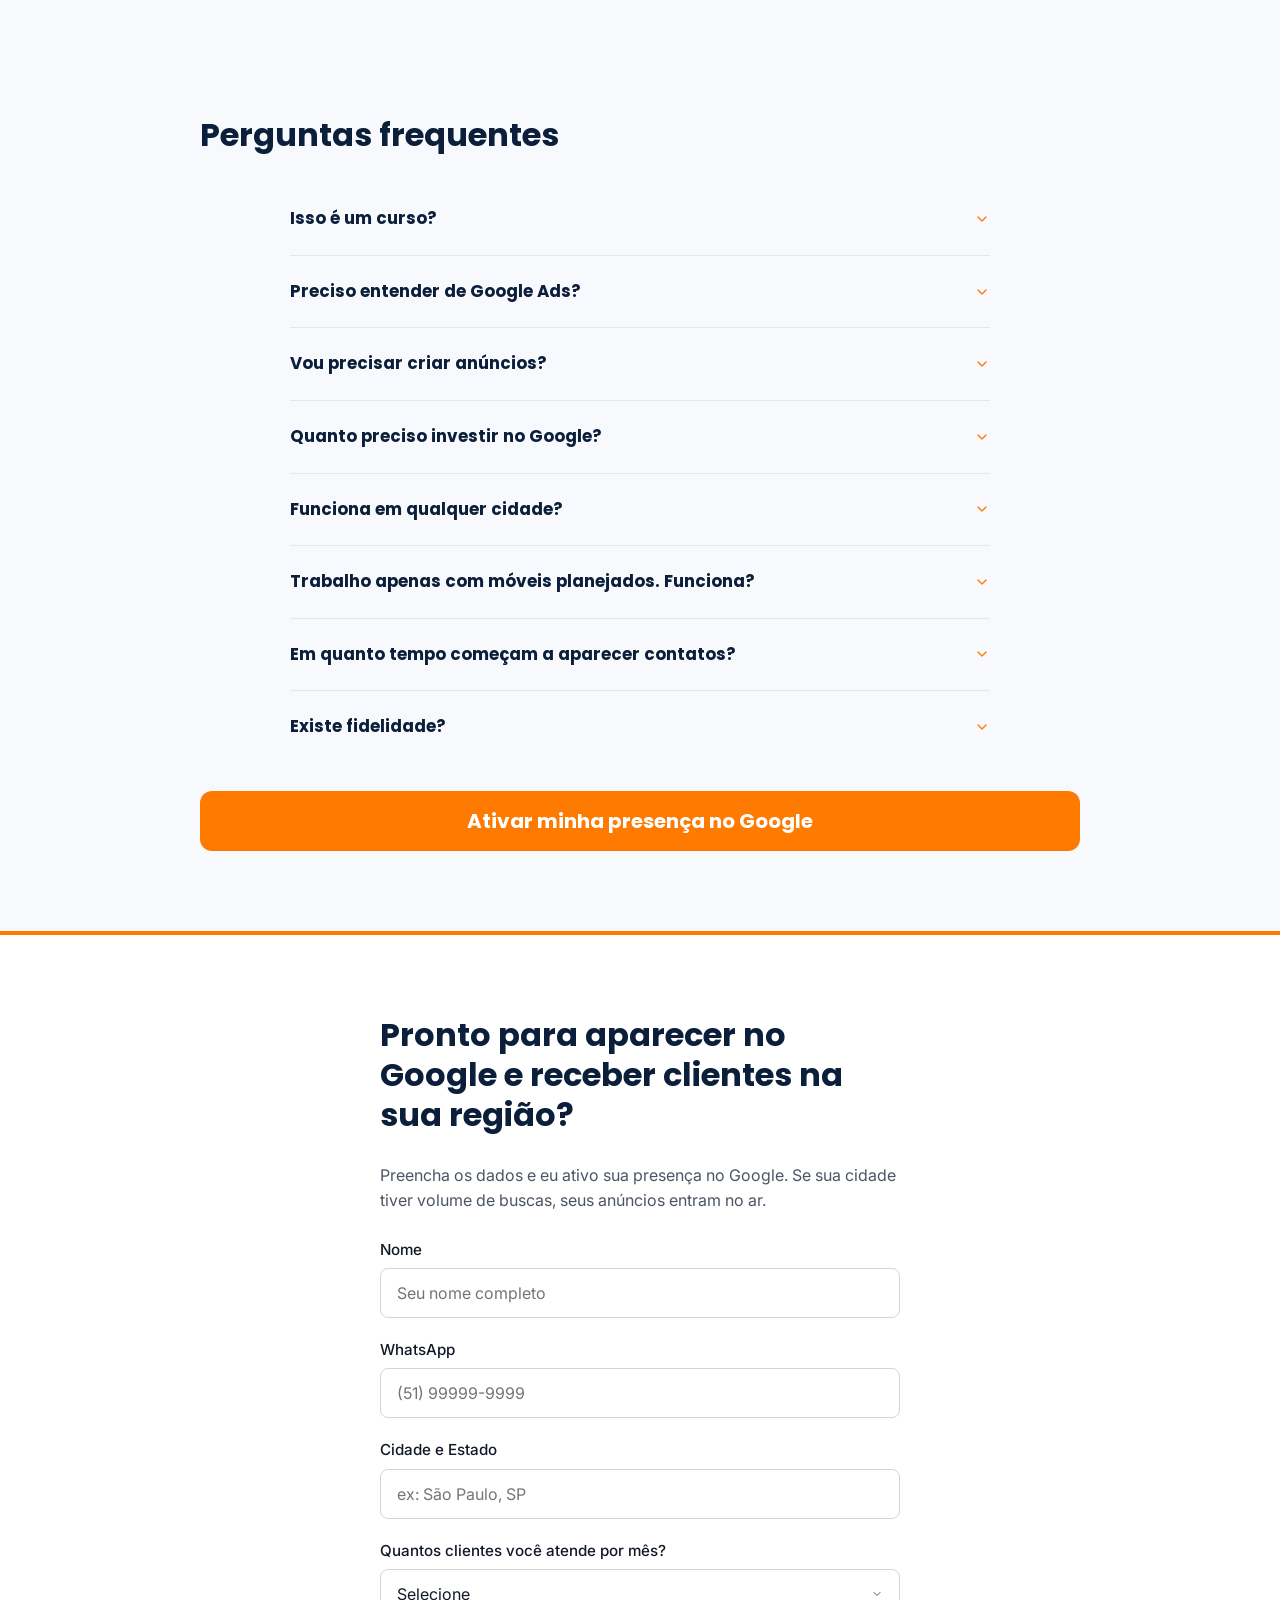
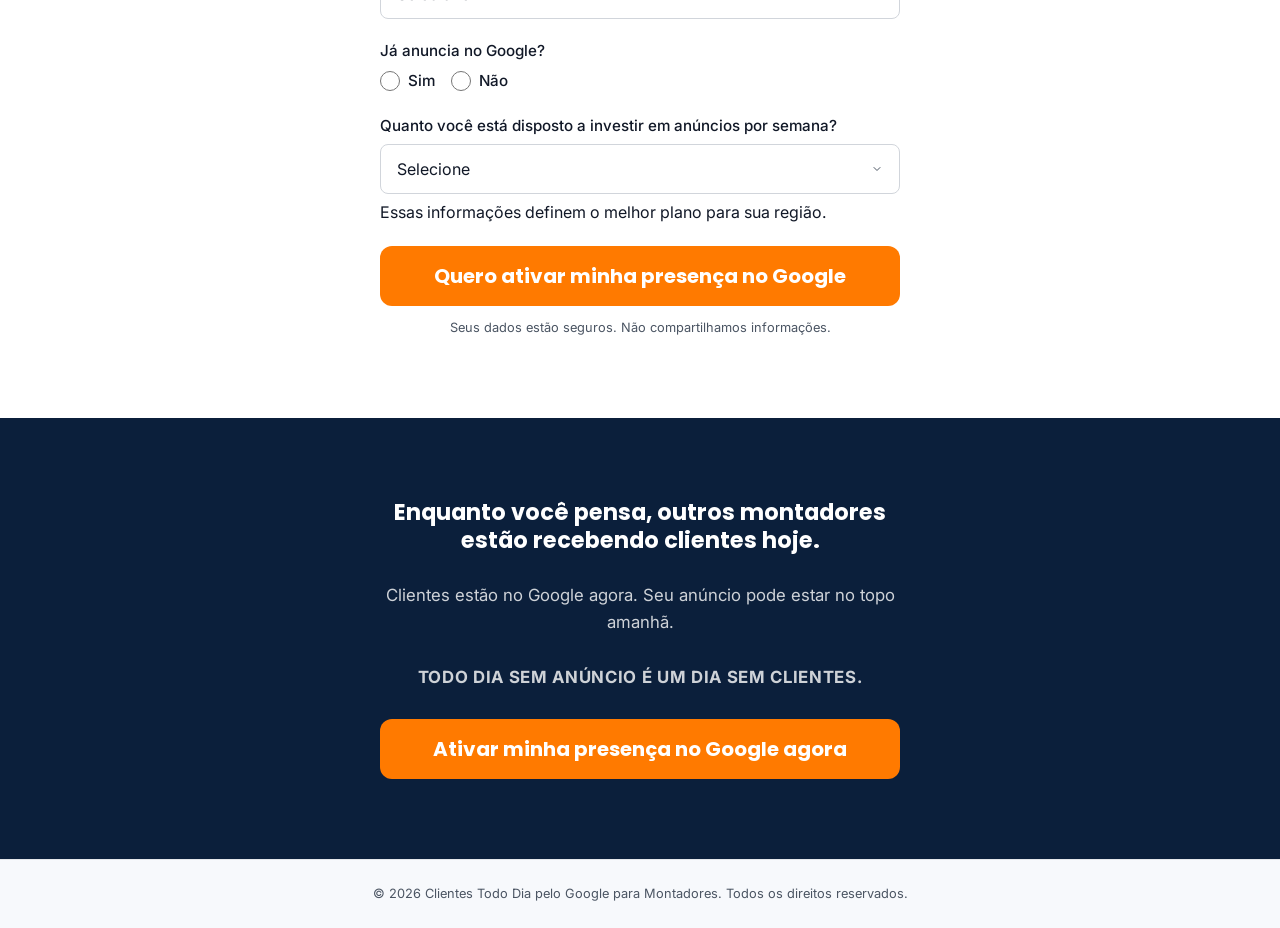
==== commit 3c19e4e0: "feat: add weekly investment question to lead form" ====
--- a/index.html
+++ b/index.html
@@ -5,10 +5,46 @@
   <meta name="viewport" content="width=device-width, initial-scale=1.0" />
   <title>Clientes Todo Dia pelo Google para Montadores de Móveis</title>
   <meta name="description" content="Clientes estão no Google agora procurando montador. Se você não aparece, eles contratam outro." />
+
+  <!-- Favicons -->
+  <link rel="icon" type="image/png" href="favicon.png" sizes="32x32" />
+  <link rel="apple-touch-icon" href="apple-touch-icon.png" />
+
+  <!-- Metadados de Compartilhamento (Open Graph / Facebook / WhatsApp) -->
+  <meta property="og:type" content="website" />
+  <meta property="og:url" content="https://ads.grupows.com/" />
+  <meta property="og:title" content="Clientes Todo Dia pelo Google para Montadores de Móveis" />
+  <meta property="og:description" content="Clientes estão no Google agora procurando montador. Se você não aparece, eles contratam outro." />
+  <meta property="og:image" content="https://ads.grupows.com/og-image.png" />
+
+  <!-- Metadados do Twitter / X -->
+  <meta property="twitter:card" content="summary_large_image" />
+  <meta property="twitter:url" content="https://ads.grupows.com/" />
+  <meta property="twitter:title" content="Clientes Todo Dia pelo Google para Montadores de Móveis" />
+  <meta property="twitter:description" content="Clientes estão no Google agora procurando montador. Se você não aparece, eles contratam outro." />
+  <meta property="twitter:image" content="https://ads.grupows.com/og-image.png" />
+
   <link rel="preconnect" href="https://fonts.googleapis.com" />
   <link rel="preconnect" href="https://fonts.gstatic.com" crossorigin />
   <link href="https://fonts.googleapis.com/css2?family=Inter:wght@400;500;600&family=Poppins:wght@700;800&display=swap" rel="stylesheet" />
   <link rel="stylesheet" href="css/style.css" />
+  <!-- Meta Pixel Code -->
+  <script>
+    !function(f,b,e,v,n,t,s)
+    {if(f.fbq)return;n=f.fbq=function(){n.callMethod?
+    n.callMethod.apply(n,arguments):n.queue.push(arguments)};
+    if(!f._fbq)f._fbq=n;n.push=n;n.loaded=!0;n.version='2.0';
+    n.queue=[];t=b.createElement(e);t.async=!0;
+    t.src=v;s=b.getElementsByTagName(e)[0];
+    s.parentNode.insertBefore(t,s)}(window, document,'script',
+    'https://connect.facebook.net/en_US/fbevents.js');
+    fbq('init', '998042103146586');
+    fbq('track', 'PageView');
+  </script>
+  <noscript><img height="1" width="1" style="display:none"
+    src="https://www.facebook.com/tr?id=998042103146586&ev=PageView&noscript=1"
+  /></noscript>
+  <!-- End Meta Pixel Code -->
 </head>
 <body>
 
@@ -386,6 +422,7 @@
           <span class="error-msg">Selecione Sim ou Não</span>
         </div>
         <div class="form-group">
+          <label for="investimento">Quanto você está disposto a investir em anúncios por semana?</label>
           <select id="investimento" name="investimento">
             <option value="">Selecione</option>
             <option value="nao-tenho-dinheiro">Não tenho dinheiro para investir</option>
